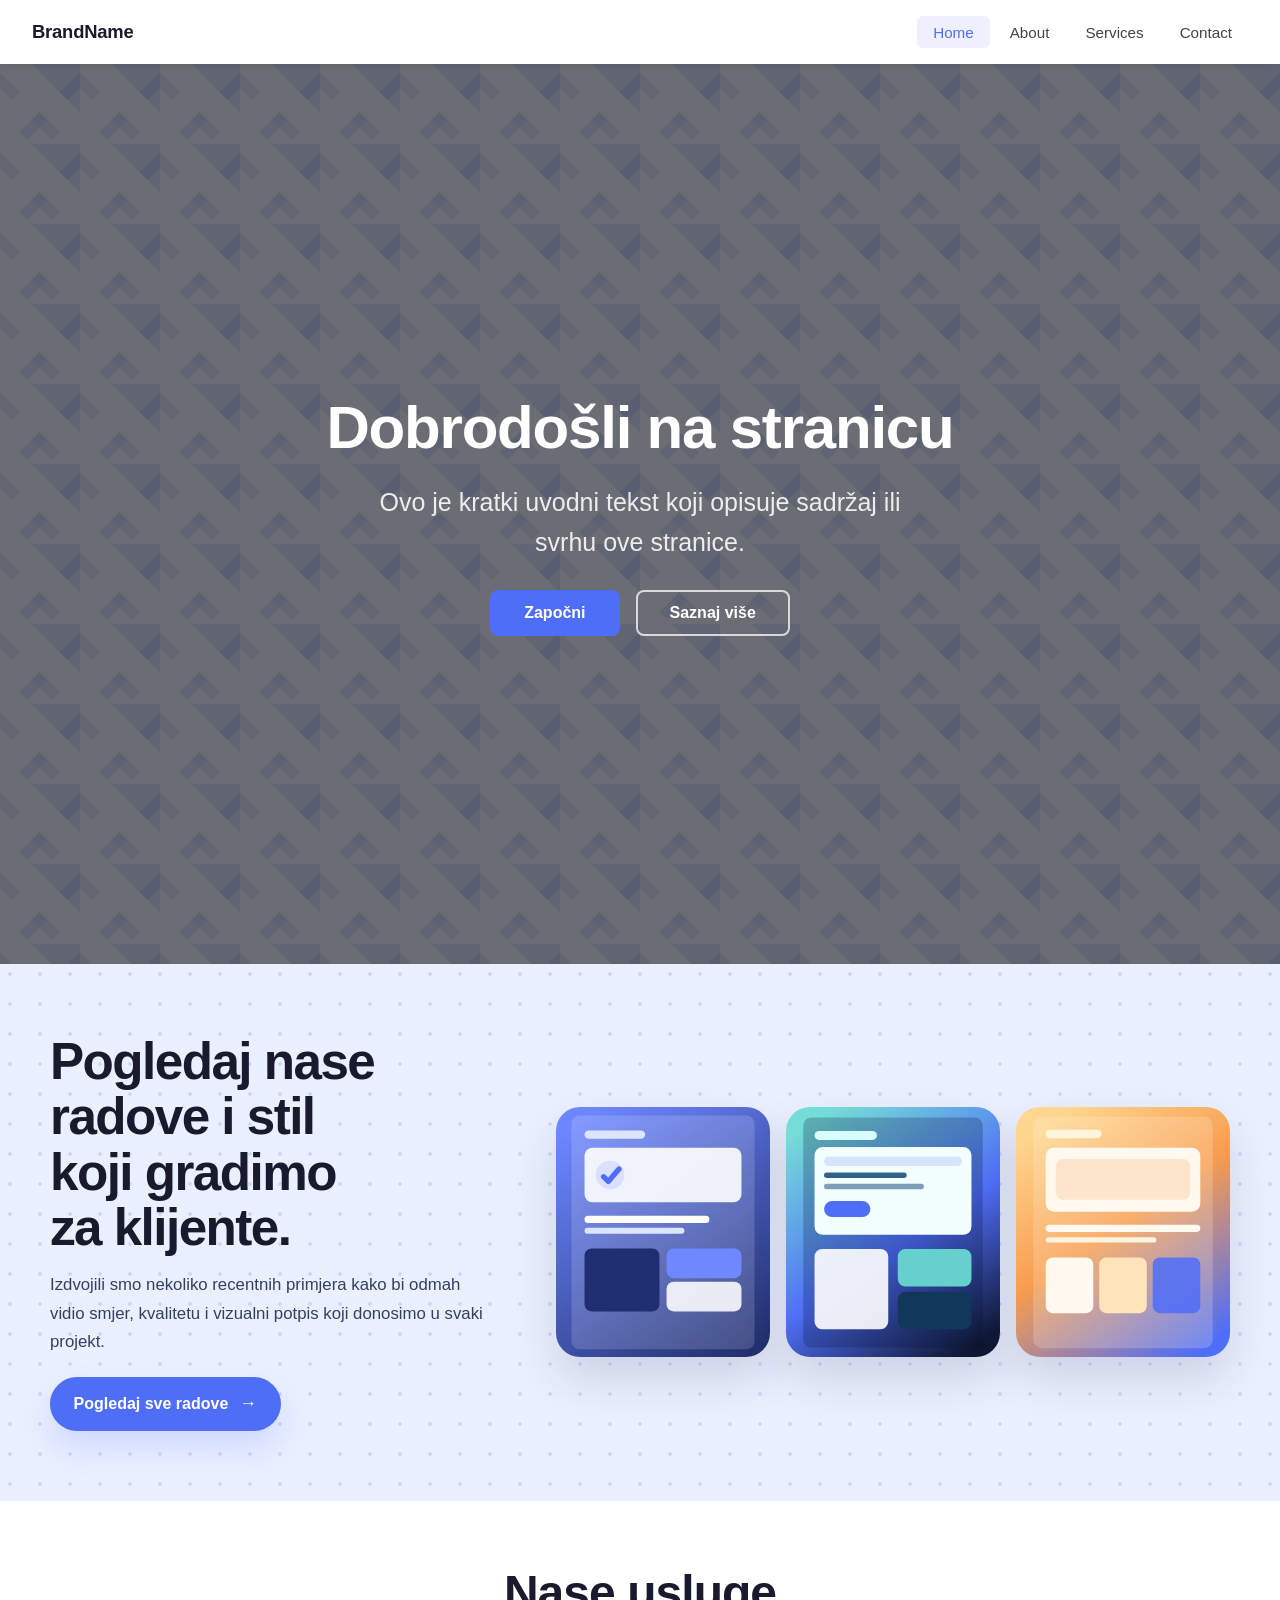
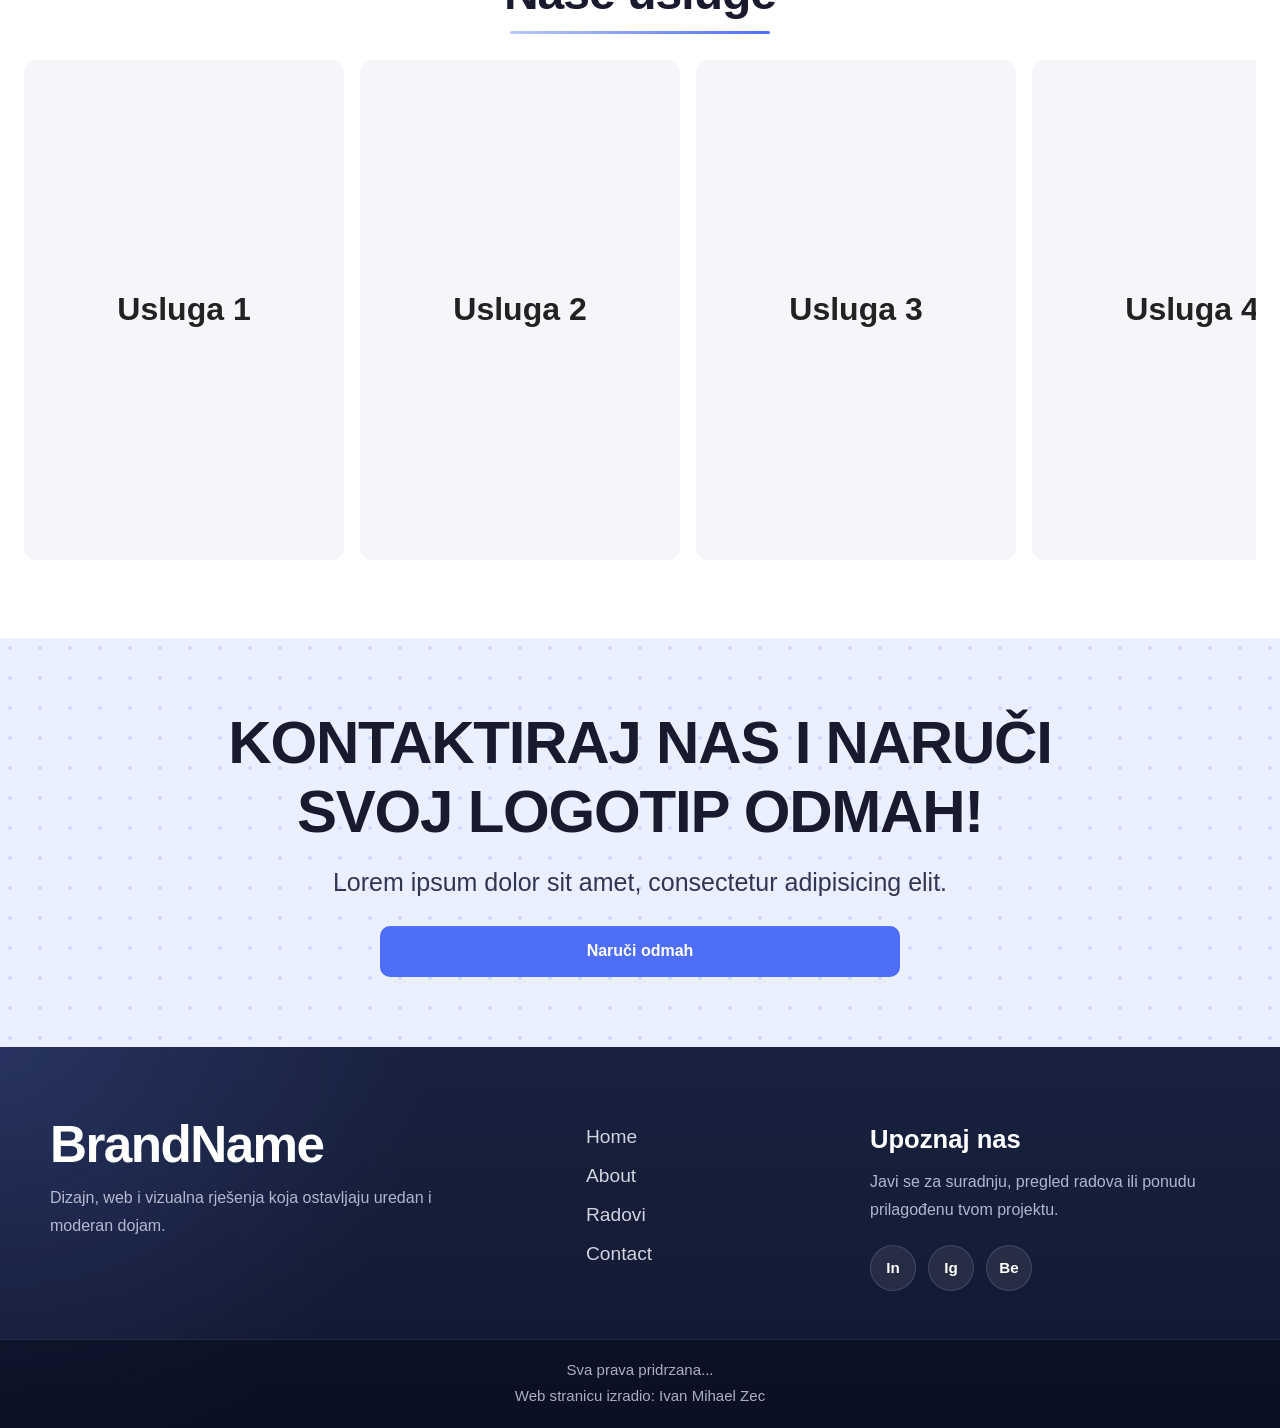
==== index.html @ 3fd078e8 "Add files via upload" ====
<!doctype html>
<html lang="en">
  <head>
    <meta charset="UTF-8" />
    <meta name="viewport" content="width=device-width, initial-scale=1.0" />
    <title>Simple Page</title>
    <link rel="stylesheet" href="src/index.css" />
  </head>
  <body>
    <!-- Navigation Bar -->
    <nav class="navbar">
      <div class="navbar__brand">
        <span class="navbar__brand-name">BrandName</span>
      </div>

      <ul class="navbar__links" id="navLinks">
        <li><a href="#" class="navbar__link active">Home</a></li>
        <li><a href="#" class="navbar__link">About</a></li>
        <li><a href="#" class="navbar__link">Services</a></li>
        <li><a href="#" class="navbar__link">Contact</a></li>
      </ul>

      <button
        class="navbar__hamburger"
        id="hamburgerBtn"
        aria-label="Open navigation"
        aria-expanded="false"
        aria-controls="navOverlay"
      >
        <span></span>
        <span></span>
        <span></span>
      </button>
      <div class="nav-overlay" id="navOverlay" aria-hidden="true">
        <button
          class="nav-overlay__close"
          id="closeOverlay"
          aria-label="Close navigation"
        >
          &times;
        </button>
        <ul class="nav-overlay__links">
          <li><a href="#" class="nav-overlay__link active">Home</a></li>
          <li><a href="#" class="nav-overlay__link">About</a></li>
          <li><a href="#" class="nav-overlay__link">Services</a></li>
          <li><a href="#" class="nav-overlay__link">Contact</a></li>
        </ul>
      </div>
    </nav>
    <!--Dobrodosli sekcija-->
    <div class="dobrodosli">
      <div class="dobrodosli__overlay">
        <div class="dobrodosli__content">
          <h1 class="dobrodosli__title">Dobrodošli na stranicu</h1>
          <p class="dobrodosli__text">
            Ovo je kratki uvodni tekst koji opisuje sadržaj ili svrhu ove
            stranice.
          </p>
          <div class="dobrodosli__actions">
            <a href="#" class="btn btn--primary">Započni</a>
            <a href="#" class="btn btn--outline">Saznaj više</a>
          </div>
        </div>
      </div>
    </div>
    <!--Link na stranicu s radovima-->
    <div class="pog_radove">
      <div class="pog_radove__content">
        <!--Tekst s gumbom-->
        <div class="pog_radove__intro">
          <h2 class="pog_radove__title">
            Pogledaj nase radove i stil koji gradimo za klijente.
          </h2>
          <p class="pog_radove__text">
            Izdvojili smo nekoliko recentnih primjera kako bi odmah vidio smjer,
            kvalitetu i vizualni potpis koji donosimo u svaki projekt.
          </p>
          <a href="radovi.html" class="pog_radove__button">
            Pogledaj sve radove
            <span class="pog_radove__button-arrow" aria-hidden="true"
              >&rarr;</span
            >
          </a>
        </div>
        <!--Galerija radova-->
        <div class="pog_radove__gallery" aria-label="Primjeri radova">
          <!--Slika br. 1-->
          <div class="pog_radove__card">
            <img
              class="pog_radove__image"
              src="src/assets/rad-1.svg"
              alt="Preview rada za vizualni identitet"
            />
          </div>
          <!--Slika br. 2-->
          <div class="pog_radove__card">
            <img
              class="pog_radove__image"
              src="src/assets/rad-2.svg"
              alt="Preview rada za web landing stranicu"
            />
          </div>
          <!--Slika br. 3-->
          <div class="pog_radove__card pog_radove__card--print">
            <img
              class="pog_radove__image"
              src="src/assets/rad-3.svg"
              alt="Preview rada za promotivne materijale"
            />
          </div>
        </div>
      </div>
    </div>
    <!--Usluge sekijca-->
    <div class="usluge">
      <h1 class="usluge__title">Nase usluge</h1>
      <hr class="usluge__line" />
      <div class="usluge__track">
        <div class="kartica">
          <h1>Usluga 1</h1>
        </div>
        <div class="kartica">
          <h1>Usluga 2</h1>
        </div>
        <div class="kartica">
          <h1>Usluga 3</h1>
        </div>
        <div class="kartica">
          <h1>Usluga 4</h1>
        </div>
        <div class="kartica">
          <h1>Usluga 5</h1>
        </div>
        <div class="kartica">
          <h1>Usluga 6</h1>
        </div>
      </div>
    </div>
    <!--Naruci sekcija-->
    <div class="naruci">
      <h1>KONTAKTIRAJ NAS I NARUČI SVOJ LOGOTIP ODMAH!</h1>
      <p>Lorem ipsum dolor sit amet, consectetur adipisicing elit.</p>
      <a href=""> Naruči odmah </a>
    </div>

    <footer class="footer">
      <div class="footer__main">
        <div class="footer__content">
          <div class="footer__brand-block">
            <h2 class="footer__brand">BrandName</h2>
            <p class="footer__brand-text">
              Dizajn, web i vizualna rješenja koja ostavljaju uredan i moderan dojam.
            </p>
          </div>

          <nav class="footer__nav" aria-label="Footer navigacija">
            <a href="#" class="footer__link">Home</a>
            <a href="#" class="footer__link">About</a>
            <a href="radovi.html" class="footer__link">Radovi</a>
            <a href="#" class="footer__link">Contact</a>
          </nav>

          <div class="footer__connect">
            <h3 class="footer__title">Upoznaj nas</h3>
            <p class="footer__connect-text">
              Javi se za suradnju, pregled radova ili ponudu prilagođenu tvom projektu.
            </p>
            <div class="footer__socials" aria-label="Društvene mreže">
              <a href="#" class="footer__social">In</a>
              <a href="#" class="footer__social">Ig</a>
              <a href="#" class="footer__social">Be</a>
            </div>
          </div>
        </div>
      </div>

      <div class="footer__bottom">
        <p>Sva prava pridrzana...</p>
        <p>Web stranicu izradio: Ivan Mihael Zec</p>
      </div>
    </footer>
  </body>

  <script src="src/navbar.js" defer></script>
</html>
---- src/index.css ----
* {
  box-sizing: border-box;
  margin: 0;
  padding: 0;
}

body {
  font-family:
    -apple-system, BlinkMacSystemFont, "Segoe UI", Roboto, sans-serif;
  background: #f5f6fa;
  color: #222;
}

/* ─── Navbar ───────────────────────────────────────────── */
.navbar {
  display: flex;
  align-items: center;
  justify-content: space-between;
  padding: 0 2rem;
  height: 64px;
  background: #ffffff;
  box-shadow: 0 2px 8px rgba(0, 0, 0, 0.08);
  position: sticky;
  top: 0;
  z-index: 100;
}

.navbar__brand {
  display: flex;
  align-items: center;
  gap: 0.6rem;
  text-decoration: none;
}

.navbar__logo {
  flex-shrink: 0;
}

.navbar__brand-name {
  font-size: 1.15rem;
  font-weight: 700;
  color: #1a1a2e;
  letter-spacing: -0.01em;
  white-space: nowrap;
}

/* Desktop links */
.navbar__links {
  display: flex;
  align-items: center;
  gap: 0.25rem;
  list-style: none;
}

.navbar__link {
  display: block;
  padding: 0.45rem 1rem;
  font-size: 0.95rem;
  font-weight: 500;
  color: #444;
  text-decoration: none;
  border-radius: 6px;
  transition:
    background 0.18s,
    color 0.18s;
}

.navbar__link:hover {
  background: #f0f2ff;
  color: #4f6ef7;
}

.navbar__link.active {
  color: #4f6ef7;
  background: #eef0fd;
}

/* Hamburger button — hidden on desktop */
.navbar__hamburger {
  display: none;
  flex-direction: column;
  justify-content: center;
  gap: 5px;
  width: 40px;
  height: 40px;
  padding: 8px;
  background: none;
  border: none;
  cursor: pointer;
  border-radius: 6px;
  transition: background 0.18s;
}

.navbar__hamburger:hover {
  background: #f0f2ff;
}

.navbar__hamburger span {
  display: block;
  width: 100%;
  height: 2px;
  background: #1a1a2e;
  border-radius: 2px;
  transition:
    transform 0.25s,
    opacity 0.25s;
}

/* ─── Overlay navigation ───────────────────────────────── */
.nav-overlay {
  position: fixed;
  inset: 0;
  background: rgba(0, 0, 0, 0.82);
  backdrop-filter: blur(4px);
  -webkit-backdrop-filter: blur(4px);
  display: flex;
  flex-direction: column;
  align-items: center;
  justify-content: center;
  gap: 1.5rem;
  z-index: 200;

  /* Hidden by default */
  opacity: 0;
  pointer-events: none;
  transition: opacity 0.25s ease;
}

.nav-overlay.is-open {
  opacity: 1;
  pointer-events: all;
}

.nav-overlay__close {
  position: absolute;
  top: 1.25rem;
  right: 1.5rem;
  font-size: 2rem;
  line-height: 1;
  color: #fff;
  background: none;
  border: none;
  cursor: pointer;
  padding: 0.25rem 0.5rem;
  border-radius: 4px;
  transition: color 0.18s;
}

.nav-overlay__close:hover {
  color: #4f6ef7;
}

.nav-overlay__links {
  list-style: none;
  display: flex;
  flex-direction: column;
  align-items: center;
  gap: 0.5rem;
}

.nav-overlay__link {
  display: block;
  padding: 0.75rem 2rem;
  font-size: 1.4rem;
  font-weight: 600;
  color: #fff;
  text-decoration: none;
  border-radius: 8px;
  letter-spacing: 0.01em;
  transition:
    background 0.18s,
    color 0.18s;
}

.nav-overlay__link:hover,
.nav-overlay__link.active {
  color: #4f6ef7;
  background: rgba(79, 110, 247, 0.12);
}

.dobrodosli {
  min-height: 100vh;
  width: 100%;
  position: relative;
  --size: 80px;
  --color: #edf2ff;
  --l: var(--color) 20%, #0000 0;
  --bg: 35%, #b7c8ff66 0 45%, var(--color) 0;
  background:
    linear-gradient(45deg, var(--l) 45%, var(--color) 0 70%, #4f6ef722 0),
    linear-gradient(-45deg, var(--l) var(--bg) 70%, #0000 0),
    linear-gradient(45deg, var(--color) var(--bg));
  background-size: var(--size) var(--size);
}

.dobrodosli__overlay {
  position: absolute;
  inset: 0;
  background: rgba(0, 0, 0, 0.55);
  display: flex;
  align-items: center;
  justify-content: center;
  padding: 2rem 1.5rem;
}

.dobrodosli__content {
  display: flex;
  flex-direction: column;
  align-items: center;
  text-align: center;
  gap: 1.25rem;
  max-width: 760px;
  width: 100%;
}

.dobrodosli__title {
  font-size: clamp(
    2rem,
    6vw,
    3.75rem
  ); /* ~60px at large screens, scales down */
  font-weight: 800;
  color: #ffffff;
  line-height: 1.15;
  letter-spacing: -0.02em;
}

.dobrodosli__text {
  font-size: clamp(1rem, 2.5vw, 1.5625rem); /* ~25px at large screens */
  color: rgba(255, 255, 255, 0.88);
  line-height: 1.6;
  max-width: 580px;
}

.dobrodosli__actions {
  display: flex;
  flex-wrap: wrap;
  gap: 1rem;
  justify-content: center;
  margin-top: 0.5rem;
}

/* Buttons */
.btn {
  display: inline-block;
  padding: 0.75rem 2rem;
  font-size: 1rem;
  font-weight: 600;
  border-radius: 8px;
  text-decoration: none;
  cursor: pointer;
  transition:
    background 0.2s,
    color 0.2s,
    border-color 0.2s,
    transform 0.15s;
}

.btn:hover {
  transform: translateY(-2px);
}

.btn--primary {
  background: #4f6ef7;
  color: #fff;
  border: 2px solid #4f6ef7;
}

.btn--primary:hover {
  background: #3a57e8;
  border-color: #3a57e8;
}

.btn--outline {
  background: transparent;
  color: #fff;
  border: 2px solid rgba(255, 255, 255, 0.75);
}

.btn--outline:hover {
  background: rgba(255, 255, 255, 0.12);
  border-color: #fff;
}
/* ─── Pogledajte naše radove sekcija ──────────────────────────────── */
.pog_radove {
  width: 100%;
  height: auto;
  padding: 70px 1.5rem;
  background-color: #eaf0ff;
  background-image: radial-gradient(
    rgba(79, 110, 247, 0.18) 2px,
    transparent 0
  );
  background-size: 30px 30px;
  background-position: -5px -5px;
}

.pog_radove__content {
  width: min(1180px, 100%);
  margin: 0 auto;
  display: grid;
  grid-template-columns: minmax(260px, 0.95fr) minmax(0, 1.35fr);
  gap: 2rem;
  align-items: center;
}

.pog_radove__intro {
  display: flex;
  flex-direction: column;
  align-items: flex-start;
  gap: 1rem;
}

.pog_radove__eyebrow {
  display: inline-flex;
  align-items: center;
  padding: 0.45rem 0.9rem;
  border-radius: 999px;
  background: rgba(79, 110, 247, 0.1);
  color: #3b55cb;
  font-size: 0.85rem;
  font-weight: 700;
  letter-spacing: 0.08em;
  text-transform: uppercase;
}

.pog_radove__title {
  font-size: clamp(2rem, 4vw, 3.2rem);
  line-height: 1.08;
  letter-spacing: -0.03em;
  color: #1a1a2e;
  max-width: 12ch;
}

.pog_radove__text {
  font-size: 1.05rem;
  line-height: 1.7;
  color: #33405f;
  max-width: 48ch;
}

.pog_radove__button {
  display: inline-flex;
  align-items: center;
  gap: 0.7rem;
  margin-top: 0.25rem;
  padding: 0.9rem 1.35rem;
  border-radius: 999px;
  background: #4f6ef7;
  color: #fff;
  border: 2px solid #4f6ef7;
  text-decoration: none;
  font-weight: 700;
  transition:
    background 0.2s,
    border-color 0.2s,
    transform 0.2s,
    box-shadow 0.2s;
  box-shadow: 0 16px 32px rgba(79, 110, 247, 0.18);
}

.pog_radove__button:hover {
  background: #3a57e8;
  border-color: #3a57e8;
  transform: translateY(-2px);
}

.pog_radove__button-arrow {
  font-size: 1.1rem;
  transition: transform 0.2s ease;
}

.pog_radove__button:hover .pog_radove__button-arrow {
  transform: translateX(6px);
}

.pog_radove__gallery {
  display: grid;
  grid-template-columns: repeat(3, minmax(0, 1fr));
  gap: 1rem;
}

.pog_radove__card {
  min-height: 250px;
  max-height: 320px;
  max-width: 400px;
  border-radius: 24px;
  padding: 0.8rem;
  display: flex;
  align-items: flex-end;
  position: relative;
  overflow: hidden;
  box-shadow: 0 22px 45px rgba(26, 34, 66, 0.14);
}

.pog_radove__image {
  position: absolute;
  inset: 0;
  width: 100%;
  height: 100%;
  object-fit: cover;
}
/* ─── Usluge sekcija ───────────────────────────────── */
.usluge {
  width: 100%;
  padding: 4rem 1.5rem;
  background-color: #fff;
}

.usluge__title {
  font-size: clamp(1.8rem, 4.5vw, 3rem);
  font-weight: 800;
  color: #1a1a2e;
  line-height: 1.15;
  letter-spacing: -0.02em;
  text-align: center;
}

.usluge__line {
  width: min(260px, 70%);
  height: 3px;
  border: 0;
  margin: 0.7rem auto 1.6rem;
  border-radius: 999px;
  background: linear-gradient(90deg, #b7c8ff 0%, #4f6ef7 100%);
}

.usluge__track {
  display: flex;
  flex-wrap: nowrap;
  gap: 1rem;
  overflow-x: auto;
  overflow-y: hidden;
  scroll-behavior: smooth;
  padding-bottom: 0.9rem;
  scrollbar-width: thin;
  scrollbar-color: #4f6ef7 #dfe6ff;
}

.usluge__track::-webkit-scrollbar {
  height: 12px;
}

.usluge__track::-webkit-scrollbar-track {
  background: #dfe6ff;
  border-radius: 999px;
}

.usluge__track::-webkit-scrollbar-thumb {
  background: linear-gradient(90deg, #4f6ef7, #6d86fb);
  border-radius: 999px;
  border: 2px solid #dfe6ff;
}

.usluge .kartica {
  position: relative;
  flex: 0 0 320px;
  min-height: 500px;
  background-color: #f5f6fa;
  border-radius: 12px;
  padding: 1.5rem;
  display: flex;
  flex-direction: column;
  align-items: center;
  justify-content: center;
  text-align: center;
  gap: 0.75rem;
}


.naruci {
  width: 100%;
  height: auto;
  padding: 70px 1.5rem;
  background-color: #eaf0ff;
  background-image: radial-gradient(
    rgba(79, 110, 247, 0.18) 2px,
    transparent 0
  );
  background-size: 30px 30px;
  background-position: -5px -5px;
  display: flex;
  flex-direction: column;
  align-items: center;
  justify-content: center;
  text-align: center;
  gap: 1rem;
}

.naruci h1 {
  font-size: clamp(2rem, 6vw, 3.75rem);
  font-weight: 800;
  color: #1a1a2e;
  line-height: 1.15;
  letter-spacing: -0.02em;
  max-width: 900px;
}

.naruci p {
  font-size: clamp(1rem, 2.5vw, 1.5625rem);
  color: #303652;
  line-height: 1.6;
  max-width: 680px;
}

.naruci a {
  width: 60vw;
  max-width: 520px;
  min-width: 220px;
  display: inline-block;
  padding: 0.9rem 1.2rem;
  margin-top: 0.5rem;
  border-radius: 10px;
  text-decoration: none;
  background: #4f6ef7;
  border: 2px solid #4f6ef7;
  color: #fff;
  font-size: 1rem;
  font-weight: 700;
  transition:
    background 0.2s,
    border-color 0.2s,
    transform 0.15s;
}

.naruci a:hover {
  background: #3a57e8;
  border-color: #3a57e8;
  transform: translateY(-2px);
}

.radovi-page {
  min-height: calc(100vh - 64px);
  padding: 3rem 1.5rem 4.5rem;
  background:
    radial-gradient(circle at top, rgba(79, 110, 247, 0.12), transparent 35%),
    linear-gradient(180deg, #f7f9ff 0%, #edf2ff 100%);
}

.radovi-hero {
  width: min(1040px, 100%);
  margin: 0 auto 2.5rem;
  text-align: center;
}

.radovi-hero__eyebrow {
  display: inline-flex;
  padding: 0.45rem 0.9rem;
  margin-bottom: 1rem;
  border-radius: 999px;
  background: rgba(79, 110, 247, 0.1);
  color: #3b55cb;
  font-size: 0.85rem;
  font-weight: 700;
  letter-spacing: 0.08em;
  text-transform: uppercase;
}

.radovi-hero h1 {
  font-size: clamp(2.1rem, 5vw, 4rem);
  line-height: 1.08;
  letter-spacing: -0.03em;
  color: #1a1a2e;
  max-width: 14ch;
  margin: 0 auto 1rem;
}

.radovi-hero p {
  max-width: 60ch;
  margin: 0 auto;
  font-size: 1.05rem;
  line-height: 1.7;
  color: #33405f;
}

.radovi-grid {
  width: min(1040px, 100%);
  margin: 0 auto;
  display: grid;
  grid-template-columns: repeat(12, minmax(0, 1fr));
  gap: 1rem;
}

.radovi-tile {
  min-height: 260px;
  padding: 1.5rem;
  border-radius: 26px;
  box-shadow: 0 22px 44px rgba(26, 34, 66, 0.12);
  color: #fff;
  display: flex;
  flex-direction: column;
  justify-content: flex-end;
}

.radovi-tile__tag {
  display: inline-flex;
  width: fit-content;
  margin-bottom: 0.9rem;
  padding: 0.38rem 0.72rem;
  border-radius: 999px;
  background: rgba(255, 255, 255, 0.18);
  font-size: 0.72rem;
  letter-spacing: 0.08em;
  text-transform: uppercase;
  font-weight: 700;
}

.radovi-tile h2 {
  font-size: 1.5rem;
  line-height: 1.14;
  margin-bottom: 0.6rem;
}

.radovi-tile p {
  font-size: 0.98rem;
  line-height: 1.6;
  max-width: 34ch;
  color: rgba(255, 255, 255, 0.84);
}

.radovi-tile--large {
  grid-column: span 7;
  background:
    radial-gradient(circle at top left, rgba(255, 255, 255, 0.25), transparent 32%),
    linear-gradient(155deg, #4f6ef7 0%, #24398f 100%);
}

.radovi-tile--accent {
  grid-column: span 5;
  background:
    radial-gradient(circle at top right, rgba(255, 255, 255, 0.25), transparent 35%),
    linear-gradient(155deg, #58c7c3 0%, #245f93 100%);
}

.radovi-tile--light {
  grid-column: span 4;
  color: #1a1a2e;
  background:
    radial-gradient(circle at top left, rgba(255, 255, 255, 0.55), transparent 34%),
    linear-gradient(160deg, #fff4dd 0%, #ffd89e 100%);
}

.radovi-tile--light .radovi-tile__tag {
  background: rgba(255, 255, 255, 0.58);
}

.radovi-tile--light p {
  color: rgba(26, 26, 46, 0.78);
}

.radovi-tile--dark {
  grid-column: span 8;
  background:
    radial-gradient(circle at top right, rgba(255, 255, 255, 0.12), transparent 30%),
    linear-gradient(145deg, #1b2448 0%, #4f6ef7 100%);
}

.footer {
  width: 100%;
  color: #f5f7ff;
  background:
    radial-gradient(circle at top left, rgba(109, 134, 251, 0.18), transparent 32%),
    linear-gradient(180deg, #18213f 0%, #11182f 100%);
}

.footer__main {
  padding: 4.5rem 1.5rem 3rem;
}

.footer__content {
  width: min(1180px, 100%);
  margin: 0 auto;
  display: grid;
  grid-template-columns: minmax(0, 1.4fr) minmax(160px, 0.7fr) minmax(0, 1fr);
  gap: 2rem;
  align-items: start;
}

.footer__brand-block {
  max-width: 440px;
}

.footer__brand {
  font-size: clamp(2rem, 4vw, 3.3rem);
  line-height: 1;
  letter-spacing: -0.03em;
  color: #ffffff;
  margin-bottom: 0.9rem;
}

.footer__brand-text,
.footer__connect-text {
  font-size: 1rem;
  line-height: 1.75;
  color: rgba(231, 236, 255, 0.74);
}

.footer__nav {
  display: flex;
  flex-direction: column;
  gap: 1rem;
  padding-top: 0.4rem;
}

.footer__link {
  width: fit-content;
  color: rgba(245, 247, 255, 0.84);
  text-decoration: none;
  font-size: 1.2rem;
  line-height: 1.2;
  transition: color 0.18s ease, transform 0.18s ease;
}

.footer__link:hover {
  color: #8ea4ff;
  transform: translateX(4px);
}

.footer__connect {
  padding-top: 0.4rem;
}

.footer__title {
  font-size: 1.6rem;
  font-weight: 700;
  color: #ffffff;
  margin-bottom: 0.85rem;
}

.footer__socials {
  display: flex;
  flex-wrap: wrap;
  gap: 0.75rem;
  margin-top: 1.3rem;
}

.footer__social {
  width: 46px;
  height: 46px;
  border-radius: 50%;
  display: inline-flex;
  align-items: center;
  justify-content: center;
  text-decoration: none;
  color: #ffffff;
  font-size: 0.95rem;
  font-weight: 700;
  background: rgba(255, 255, 255, 0.08);
  border: 1px solid rgba(183, 200, 255, 0.18);
  transition:
    transform 0.18s ease,
    background 0.18s ease,
    border-color 0.18s ease;
}

.footer__social:hover {
  transform: translateY(-2px);
  background: rgba(79, 110, 247, 0.3);
  border-color: rgba(142, 164, 255, 0.6);
}

.footer__bottom {
  padding: 1.1rem 1.5rem 1.25rem;
  background: rgba(6, 10, 22, 0.48);
  border-top: 1px solid rgba(183, 200, 255, 0.12);
  text-align: center;
}

.footer__bottom p {
  width: min(1180px, 100%);
  margin: 0 auto;
  font-size: 0.94rem;
  line-height: 1.7;
  color: rgba(231, 236, 255, 0.72);
}

/* ─── Responsive — below 768 px ───────────────────────── */
@media (max-width: 767px) {
  .navbar__links {
    display: none;
  }

  .navbar__hamburger {
    display: flex;
  }

  .naruci {
    padding: 56px 1rem;
  }

  .pog_radove {
    padding: 56px 1rem;
  }

  .pog_radove__content {
    grid-template-columns: 1fr;
    gap: 1.5rem;
  }

  .pog_radove__title {
    max-width: none;
  }

  .pog_radove__gallery {
    display: flex;
    width: 100%;
    flex-direction: row;
    align-items: center;
    justify-content: center;
    gap: 1.5rem;
  }

  .pog_radove__card {
    min-height: 280px;
    width: 25%;
  }

  .naruci a {
    width: 60vw;
  }

  .usluge {
    padding: 3rem 1rem;
  }

  .usluge__line {
    margin-bottom: 1.2rem;
  }

  .usluge__track {
    scrollbar-width: none;
    -ms-overflow-style: none;
  }

  .usluge__track::-webkit-scrollbar {
    display: none;
  }

  .radovi-page {
    padding: 2rem 1rem 3rem;
  }

  .radovi-grid {
    grid-template-columns: 1fr;
  }

  .radovi-tile,
  .radovi-tile--large,
  .radovi-tile--accent,
  .radovi-tile--light,
  .radovi-tile--dark {
    grid-column: auto;
    min-height: 220px;
  }

  .footer__main {
    padding: 3rem 1rem 2rem;
  }

  .footer__content {
    grid-template-columns: 1fr;
    gap: 2rem;
  }

  .footer__nav {
    gap: 0.85rem;
  }

  .footer__link {
    font-size: 1.05rem;
  }

  .footer__bottom {
    padding: 1rem;
  }
}
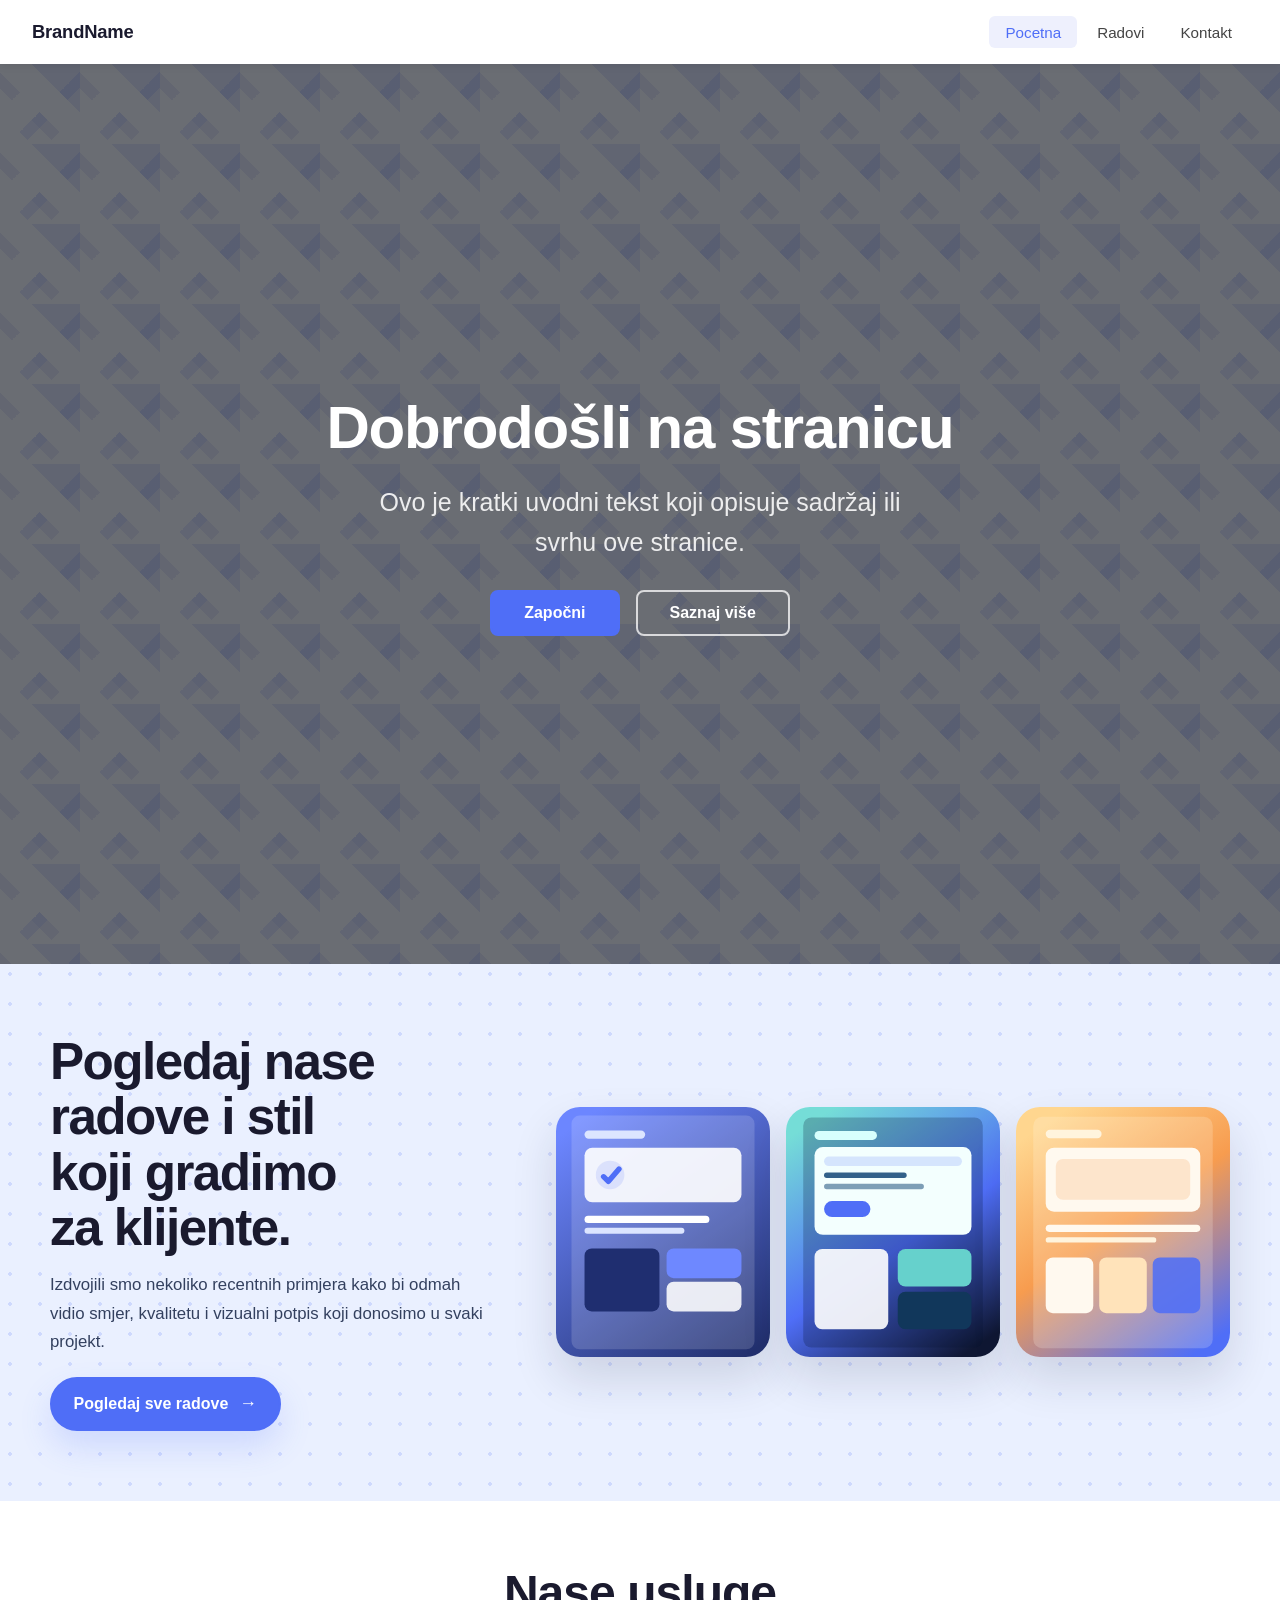
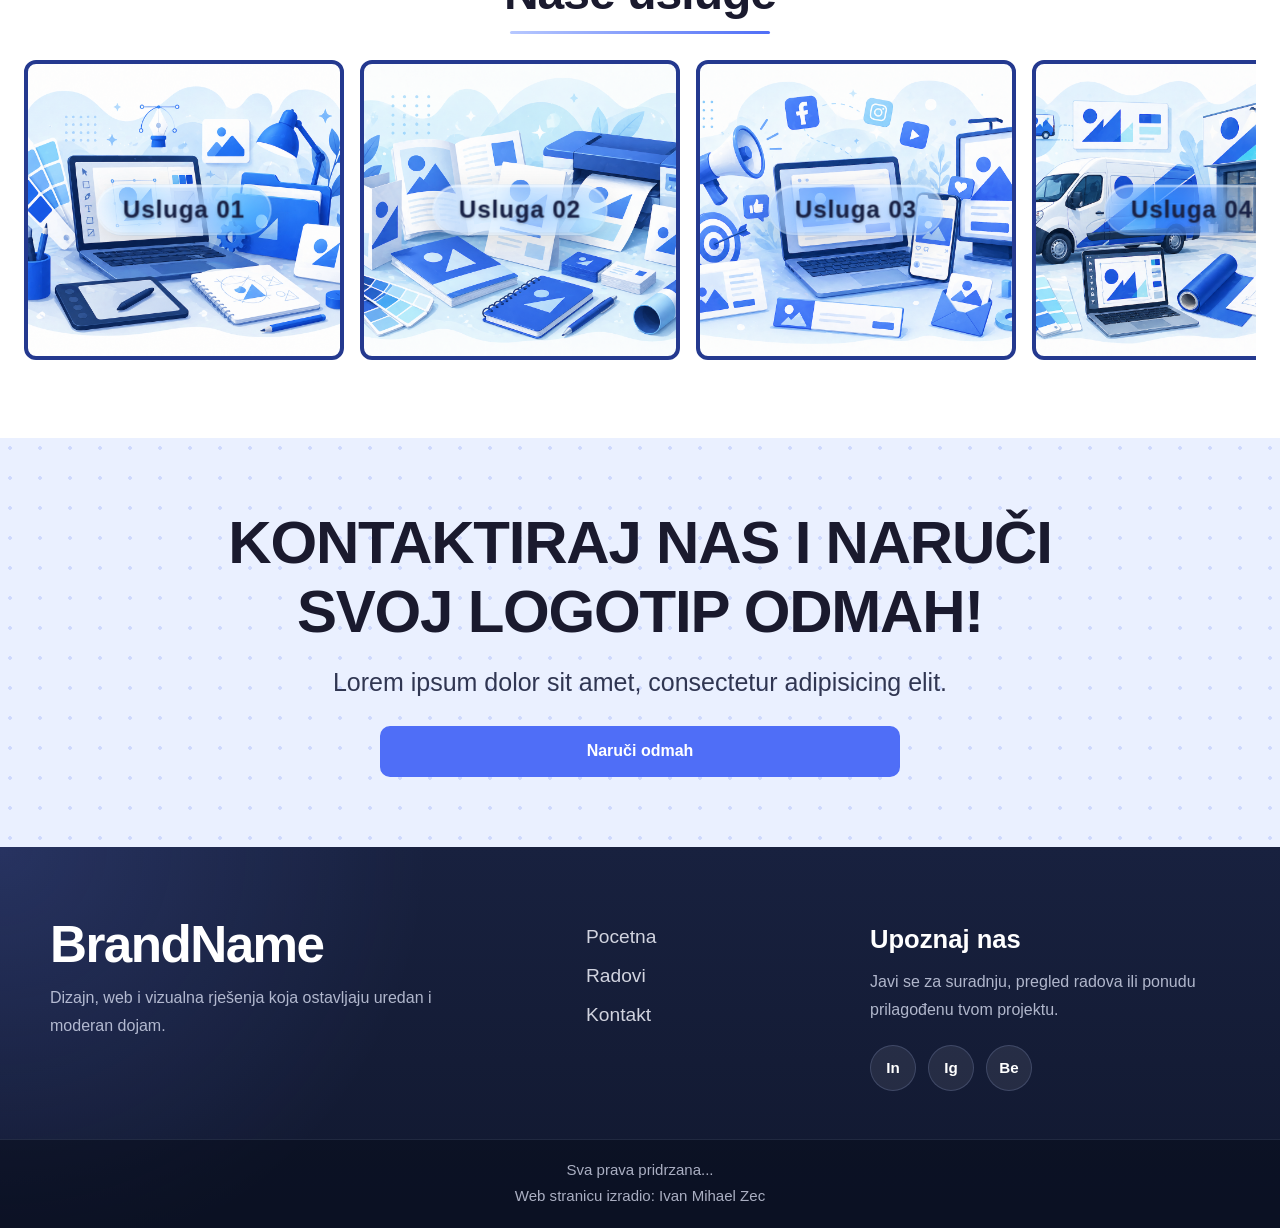
==== commit 47446c02: "Add files via upload" ====
--- a/index.html
+++ b/index.html
@@ -1,5 +1,5 @@
 <!doctype html>
-<html lang="en">
+<html lang="hr">
   <head>
     <meta charset="UTF-8" />
     <meta name="viewport" content="width=device-width, initial-scale=1.0" />
@@ -12,14 +12,13 @@
       <div class="navbar__brand">
         <span class="navbar__brand-name">BrandName</span>
       </div>
-
+      <!--NORMALNA NAVIGACIJA-->
       <ul class="navbar__links" id="navLinks">
-        <li><a href="#" class="navbar__link active">Home</a></li>
-        <li><a href="#" class="navbar__link">About</a></li>
-        <li><a href="#" class="navbar__link">Services</a></li>
-        <li><a href="#" class="navbar__link">Contact</a></li>
+        <li><a  class="navbar__link active">Pocetna</a></li>
+        <li><a href="radovi.html" class="navbar__link">Radovi</a></li>
+        <li><a href="kontakt.html" class="navbar__link">Kontakt</a></li>
       </ul>
-
+      <!--HAMBURGER MENU-->
       <button
         class="navbar__hamburger"
         id="hamburgerBtn"
@@ -40,10 +39,9 @@
           &times;
         </button>
         <ul class="nav-overlay__links">
-          <li><a href="#" class="nav-overlay__link active">Home</a></li>
-          <li><a href="#" class="nav-overlay__link">About</a></li>
-          <li><a href="#" class="nav-overlay__link">Services</a></li>
-          <li><a href="#" class="nav-overlay__link">Contact</a></li>
+          <li><a href="#" class="nav-overlay__link active">Pocetna</a></li>
+          <li><a href="radovi.html" class="nav-overlay__link">Radovi</a></li>
+          <li><a href="kontakt.html" class="nav-overlay__link">Kontakt</a></li>
         </ul>
       </div>
     </nav>
@@ -116,23 +114,35 @@
       <h1 class="usluge__title">Nase usluge</h1>
       <hr class="usluge__line" />
       <div class="usluge__track">
-        <div class="kartica">
-          <h1>Usluga 1</h1>
+        <div class="kartica" id="usluga1">
+          <section class="usluga-tekst">
+            <span>Usluga 01</span>
+          </section>
         </div>
-        <div class="kartica">
-          <h1>Usluga 2</h1>
+        <div class="kartica" id="usluga2">
+          <section class="usluga-tekst">
+            <span>Usluga 02</span>
+          </section>
         </div>
-        <div class="kartica">
-          <h1>Usluga 3</h1>
+        <div class="kartica" id="usluga3">
+          <section class="usluga-tekst">
+            <span>Usluga 03</span>
+          </section>
         </div>
-        <div class="kartica">
-          <h1>Usluga 4</h1>
+        <div class="kartica" id="usluga4">
+          <section class="usluga-tekst">
+            <span>Usluga 04</span>
+          </section>
         </div>
-        <div class="kartica">
-          <h1>Usluga 5</h1>
+        <div class="kartica" id="usluga5">
+          <section class="usluga-tekst">
+            <span>Usluga 05</span>
+          </section>
         </div>
-        <div class="kartica">
-          <h1>Usluga 6</h1>
+        <div class="kartica" id="usluga6">
+          <section class="usluga-tekst">
+            <span>Usluga 06</span>
+          </section>
         </div>
       </div>
     </div>
@@ -142,7 +152,6 @@
       <p>Lorem ipsum dolor sit amet, consectetur adipisicing elit.</p>
       <a href=""> Naruči odmah </a>
     </div>
-
     <footer class="footer">
       <div class="footer__main">
         <div class="footer__content">
@@ -154,10 +163,9 @@
           </div>
 
           <nav class="footer__nav" aria-label="Footer navigacija">
-            <a href="#" class="footer__link">Home</a>
-            <a href="#" class="footer__link">About</a>
+            <a href="#" class="footer__link">Pocetna</a>
             <a href="radovi.html" class="footer__link">Radovi</a>
-            <a href="#" class="footer__link">Contact</a>
+            <a href="kontakt.html" class="footer__link">Kontakt</a>
           </nav>
 
           <div class="footer__connect">
--- a/src/index.css
+++ b/src/index.css
@@ -455,7 +455,8 @@
 .usluge .kartica {
   position: relative;
   flex: 0 0 320px;
-  min-height: 500px;
+  min-height: 300px;
+  max-height: 400px;
   background-color: #f5f6fa;
   border-radius: 12px;
   padding: 1.5rem;
@@ -465,8 +466,72 @@
   justify-content: center;
   text-align: center;
   gap: 0.75rem;
-}
-
+  border: 4px solid #24398f;
+}
+.usluga-tekst {
+  position: absolute;
+  top: 50%;
+  left: 50%;
+  transform: translate(-50%, -50%);
+  padding: 0.65rem 1.6rem;
+  border-radius: 999px;
+
+  /* Liquid glass */
+  background: rgba(255, 255, 255, 0.18);
+  backdrop-filter: blur(18px) saturate(200%);
+  -webkit-backdrop-filter: blur(18px) saturate(200%);
+  border: 1px solid rgba(255, 255, 255, 0.4);
+  box-shadow:
+    0 8px 32px rgba(0, 0, 0, 0.14),
+    inset 0 1.5px 0 rgba(255, 255, 255, 0.55),
+    inset 0 -1px 0 rgba(0, 0, 0, 0.06);
+
+  display: flex;
+  align-items: center;
+  justify-content: center;
+  white-space: nowrap;
+  gap: 0.5rem;
+}
+.usluga-tekst span {
+  font-size: 1.5rem;
+  font-weight: 700;
+  color: #1b2448;
+  letter-spacing: 0.04em;
+  text-shadow: 0 1px 3px rgba(0, 0, 0, 0.25);
+} 
+#usluga1{
+  background-image: url(assets/usluga_priv1.png);
+  background-size: cover;
+  background-position: center;  
+}
+#usluga2{
+  background-image: url(assets/usluga_priv2.png);
+  background-size: cover;
+  background-position: center;  
+}
+#usluga3{
+  background-image: url(assets/usluga_priv3.png);
+  background-size: cover;
+  background-position: center;  
+}
+#usluga4
+{
+  background-image: url(assets/usluga_priv4.png);
+  background-size: cover;
+  background-position: center;  
+}
+#usluga5
+{
+  background-image: url(assets/usluga_priv5.png);
+  background-size: cover;
+  background-position: center;  
+}
+#usluga6
+{
+  background-image: url(assets/usluga_priv6.png);
+  background-size: cover;
+  background-position: center;  
+}
 
 .naruci {
   width: 100%;
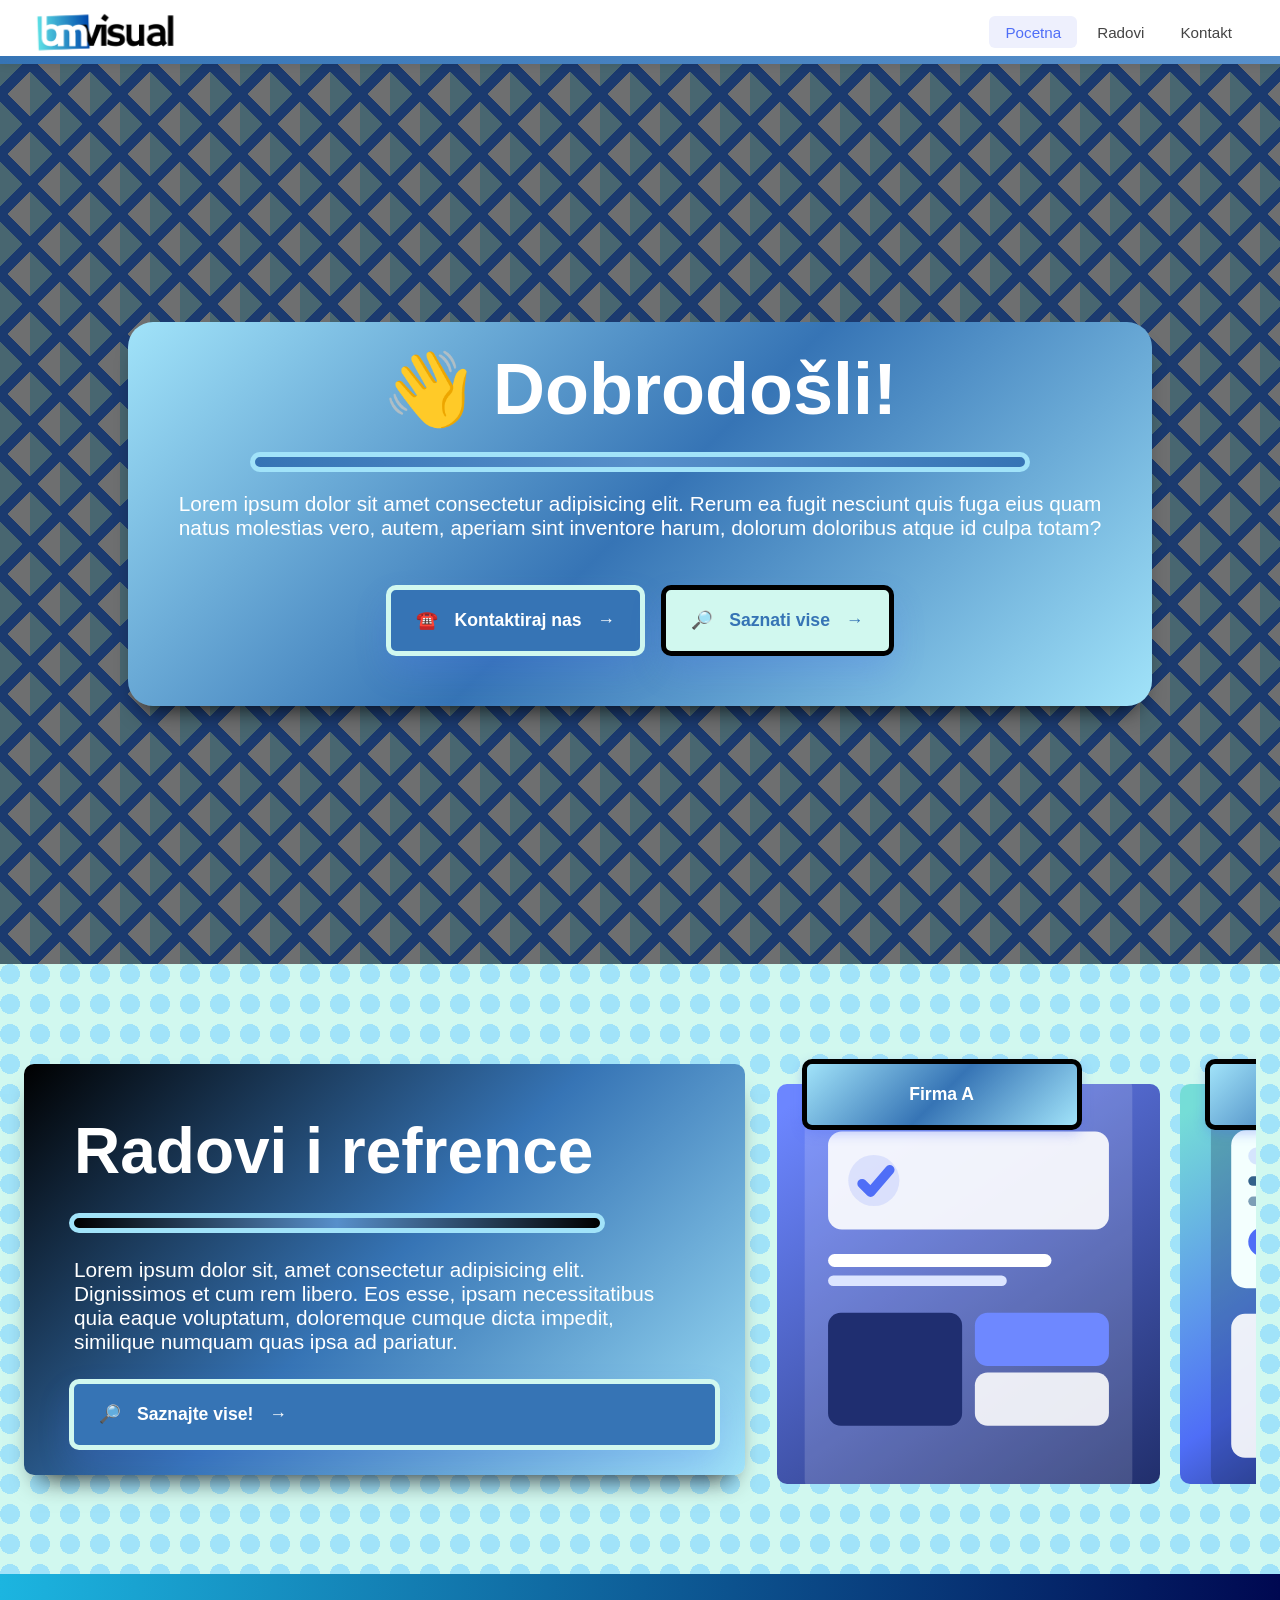
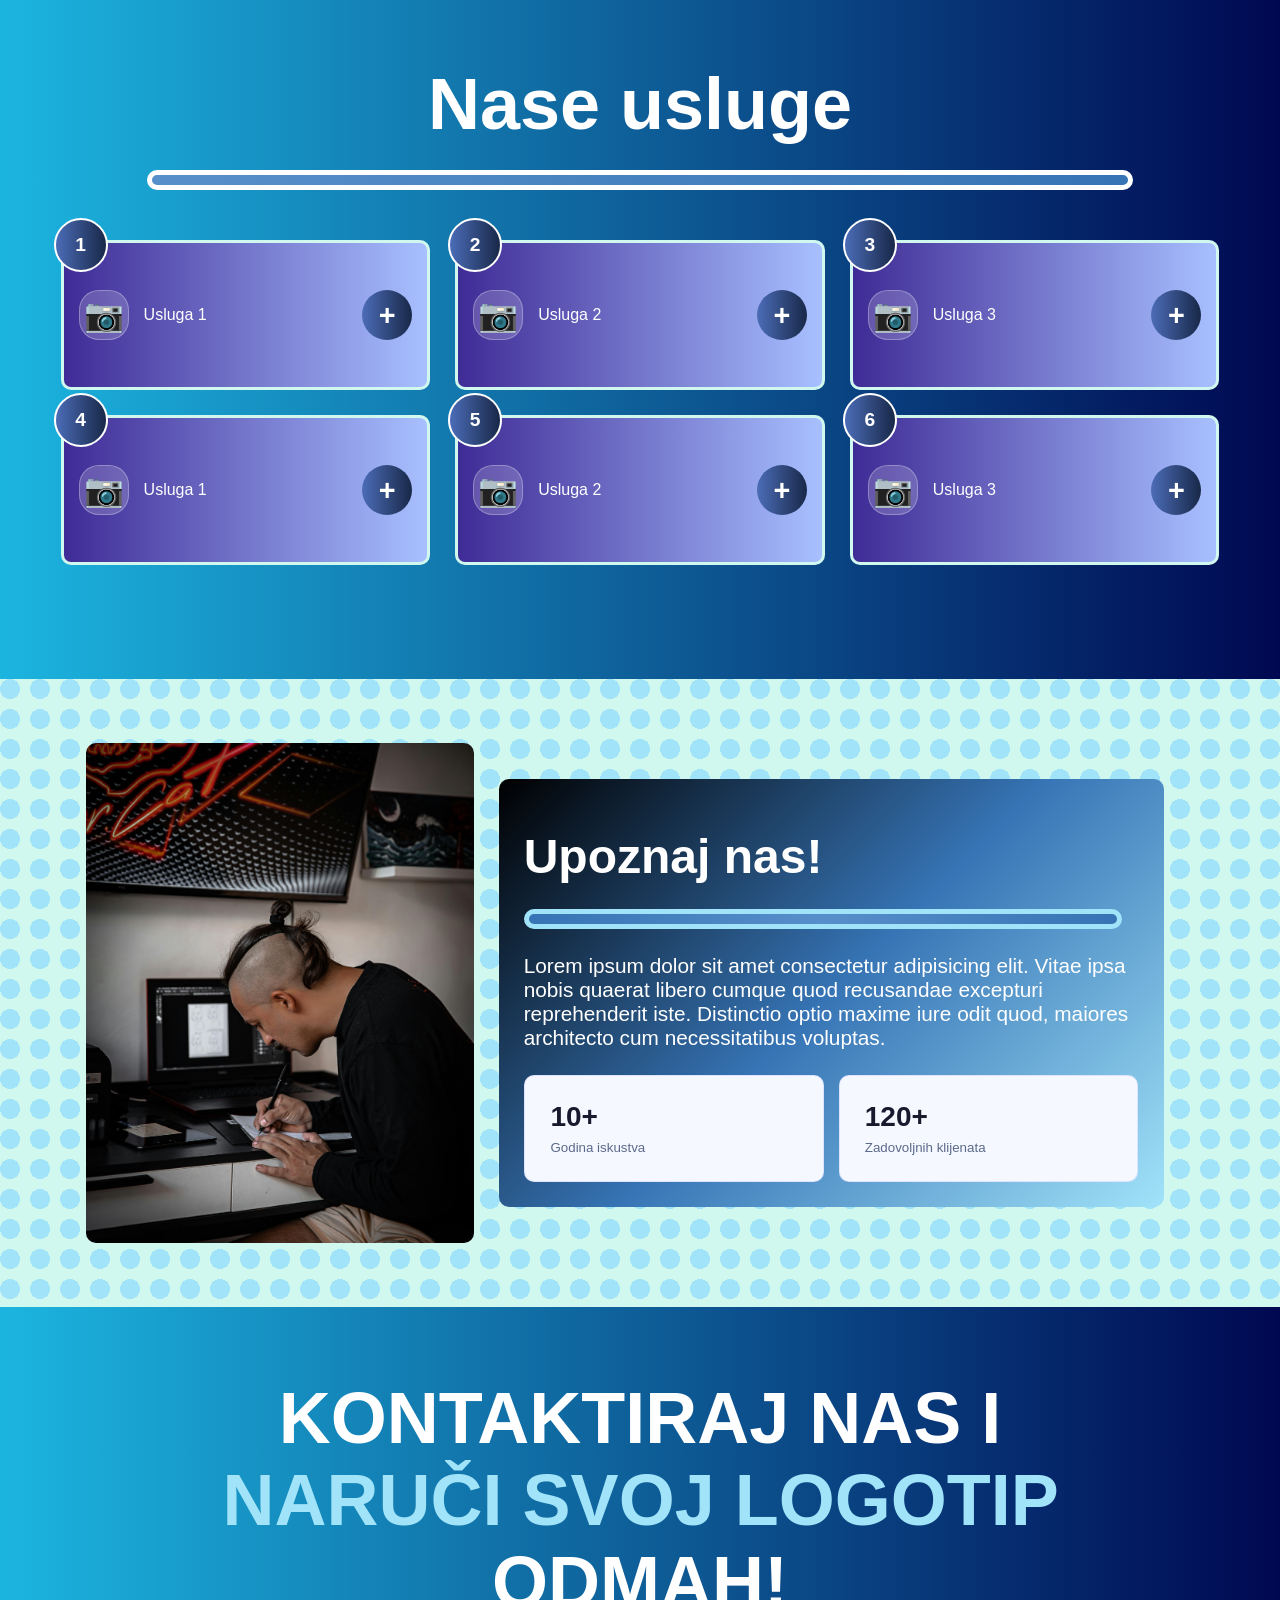
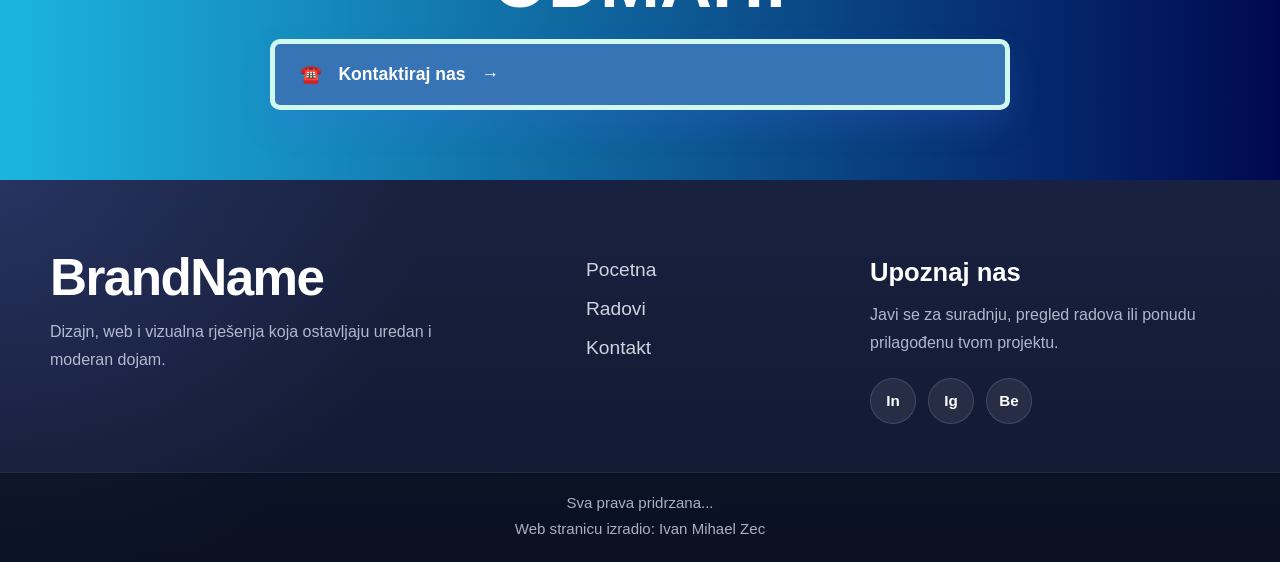
==== commit 61dc225f: "Add files via upload" ====
--- a/index.html
+++ b/index.html
@@ -3,18 +3,18 @@
   <head>
     <meta charset="UTF-8" />
     <meta name="viewport" content="width=device-width, initial-scale=1.0" />
-    <title>Simple Page</title>
+    <title>BMVisual</title>
     <link rel="stylesheet" href="src/index.css" />
   </head>
   <body>
     <!-- Navigation Bar -->
     <nav class="navbar">
       <div class="navbar__brand">
-        <span class="navbar__brand-name">BrandName</span>
+        <img src="src/assets/logo.jpeg" alt="Logo firem BMVisual" />
       </div>
       <!--NORMALNA NAVIGACIJA-->
       <ul class="navbar__links" id="navLinks">
-        <li><a  class="navbar__link active">Pocetna</a></li>
+        <li><a class="navbar__link active">Pocetna</a></li>
         <li><a href="radovi.html" class="navbar__link">Radovi</a></li>
         <li><a href="kontakt.html" class="navbar__link">Kontakt</a></li>
       </ul>
@@ -49,14 +49,26 @@
     <div class="dobrodosli">
       <div class="dobrodosli__overlay">
         <div class="dobrodosli__content">
-          <h1 class="dobrodosli__title">Dobrodošli na stranicu</h1>
+          <h1 class="dobrodosli__title">👋 Dobrodošli!</h1>
+          <hr />
           <p class="dobrodosli__text">
-            Ovo je kratki uvodni tekst koji opisuje sadržaj ili svrhu ove
-            stranice.
+            Lorem ipsum dolor sit amet consectetur adipisicing elit. Rerum ea
+            fugit nesciunt quis fuga eius quam natus molestias vero, autem,
+            aperiam sint inventore harum, dolorum doloribus atque id culpa
+            totam?
           </p>
           <div class="dobrodosli__actions">
-            <a href="#" class="btn btn--primary">Započni</a>
-            <a href="#" class="btn btn--outline">Saznaj više</a>
+            <!--Gumb 1-->
+            <a href="radovi.html" class="gumb1">
+              <span>☎️</span>
+              Kontaktiraj nas
+              <span class="gumb-strelica" aria-hidden="true">&rarr;</span>
+            </a>
+            <a href="radovi.html" class="gumb2">
+              <span>🔎</span>
+              Saznati vise
+              <span class="gumb-strelica" aria-hidden="true">&rarr;</span>
+            </a>
           </div>
         </div>
       </div>
@@ -66,91 +78,121 @@
       <div class="pog_radove__content">
         <!--Tekst s gumbom-->
         <div class="pog_radove__intro">
-          <h2 class="pog_radove__title">
-            Pogledaj nase radove i stil koji gradimo za klijente.
-          </h2>
-          <p class="pog_radove__text">
-            Izdvojili smo nekoliko recentnih primjera kako bi odmah vidio smjer,
-            kvalitetu i vizualni potpis koji donosimo u svaki projekt.
+          <h2 class="pog_radove__title">Radovi i <span>refrence</span></h2>
+          <hr />
+          <p>
+            Lorem ipsum dolor sit, amet consectetur adipisicing elit.
+            Dignissimos et cum rem libero. Eos esse, ipsam necessitatibus quia
+            eaque voluptatum, doloremque cumque dicta impedit, similique numquam
+            quas ipsa ad pariatur.
           </p>
-          <a href="radovi.html" class="pog_radove__button">
-            Pogledaj sve radove
-            <span class="pog_radove__button-arrow" aria-hidden="true"
-              >&rarr;</span
-            >
+          <a href="radovi.html" class="gumb1">
+            <span>🔎</span>Saznajte vise!
+            <span class="gumb-strelica" aria-hidden="true">&rarr;</span>
           </a>
         </div>
         <!--Galerija radova-->
         <div class="pog_radove__gallery" aria-label="Primjeri radova">
-          <!--Slika br. 1-->
-          <div class="pog_radove__card">
-            <img
-              class="pog_radove__image"
-              src="src/assets/rad-1.svg"
-              alt="Preview rada za vizualni identitet"
-            />
-          </div>
-          <!--Slika br. 2-->
-          <div class="pog_radove__card">
-            <img
-              class="pog_radove__image"
-              src="src/assets/rad-2.svg"
-              alt="Preview rada za web landing stranicu"
-            />
-          </div>
-          <!--Slika br. 3-->
-          <div class="pog_radove__card pog_radove__card--print">
-            <img
-              class="pog_radove__image"
-              src="src/assets/rad-3.svg"
-              alt="Preview rada za promotivne materijale"
-            />
+          <div class="pog_radove_track">
+            <a href="radovi.html#rad1" class="radovi_card" data-label="Firma A">
+              <img src="src/assets/rad-1.svg" alt="Primjer rada" />
+            </a>
+            <a href="radovi.html#rad2" class="radovi_card" data-label="Firma B">
+              <img src="src/assets/rad-2.svg" alt="Primjer rada" />
+            </a>
+            <a href="radovi.html#rad3" class="radovi_card" data-label="Firma C">
+              <img src="src/assets/rad-3.svg" alt="Primjer rada" />
+            </a>
           </div>
         </div>
       </div>
     </div>
     <!--Usluge sekijca-->
     <div class="usluge">
-      <h1 class="usluge__title">Nase usluge</h1>
-      <hr class="usluge__line" />
-      <div class="usluge__track">
-        <div class="kartica" id="usluga1">
-          <section class="usluga-tekst">
-            <span>Usluga 01</span>
-          </section>
-        </div>
-        <div class="kartica" id="usluga2">
-          <section class="usluga-tekst">
-            <span>Usluga 02</span>
-          </section>
-        </div>
-        <div class="kartica" id="usluga3">
-          <section class="usluga-tekst">
-            <span>Usluga 03</span>
-          </section>
-        </div>
-        <div class="kartica" id="usluga4">
-          <section class="usluga-tekst">
-            <span>Usluga 04</span>
-          </section>
-        </div>
-        <div class="kartica" id="usluga5">
-          <section class="usluga-tekst">
-            <span>Usluga 05</span>
-          </section>
-        </div>
-        <div class="kartica" id="usluga6">
-          <section class="usluga-tekst">
-            <span>Usluga 06</span>
-          </section>
+      <h1>Nase usluge</h1>
+      <hr />
+      <!--Red 1-->
+      <section class="usluge_red">
+        <div class="usluge_card" data-label="1">
+          <div class="usluge_card__left">
+            <span class="usluge_ikona">📷</span>
+            <span class="usluge_naziv">Usluga 1</span>
+          </div>
+          <button class="usluge_card__plus">+</button>
+        </div>
+        <div class="usluge_card" data-label="2">
+          <div class="usluge_card__left">
+            <span class="usluge_ikona">📷</span>
+            <span class="usluge_naziv">Usluga 2</span>
+          </div>
+          <button class="usluge_card__plus">+</button>
+        </div>
+        <div class="usluge_card" data-label="3">
+          <div class="usluge_card__left">
+            <span class="usluge_ikona">📷</span>
+            <span class="usluge_naziv">Usluga 3</span>
+          </div>
+          <button class="usluge_card__plus">+</button>
+        </div>
+        <div class="usluge_card" data-label="4">
+          <div class="usluge_card__left">
+            <span class="usluge_ikona">📷</span>
+            <span class="usluge_naziv">Usluga 1</span>
+          </div>
+          <button class="usluge_card__plus">+</button>
+        </div>
+        <div class="usluge_card" data-label="5">
+          <div class="usluge_card__left">
+            <span class="usluge_ikona">📷</span>
+            <span class="usluge_naziv">Usluga 2</span>
+          </div>
+          <button class="usluge_card__plus">+</button>
+        </div>
+        <div class="usluge_card" data-label="6">
+          <div class="usluge_card__left">
+            <span class="usluge_ikona">📷</span>
+            <span class="usluge_naziv">Usluga 3</span>
+          </div>
+          <button class="usluge_card__plus">+</button>
+        </div>
+      </section>
+    </div>
+    <!--O nama -->
+    <div class="about">
+      <div class="about__content">
+        <div class="about__slika">
+          <img src="src/assets/onama.jpg" alt="O nama" />
+        </div>
+        <div class="about__text">
+          <h3>Upoznaj nas!</h3>
+          <hr />
+          <p>
+            Lorem ipsum dolor sit amet consectetur adipisicing elit. Vitae ipsa
+            nobis quaerat libero cumque quod recusandae excepturi reprehenderit
+            iste. Distinctio optio maxime iure odit quod, maiores architecto cum
+            necessitatibus voluptas.
+          </p>
+          <div class="about__stats">
+            <div class="about__stat">
+              <span>10+</span>
+              <small>Godina iskustva</small>
+            </div>
+            <div class="about__stat">
+              <span>120+</span>
+              <small>Zadovoljnih klijenata</small>
+            </div>
+          </div>
         </div>
       </div>
     </div>
     <!--Naruci sekcija-->
     <div class="naruci">
-      <h1>KONTAKTIRAJ NAS I NARUČI SVOJ LOGOTIP ODMAH!</h1>
-      <p>Lorem ipsum dolor sit amet, consectetur adipisicing elit.</p>
-      <a href=""> Naruči odmah </a>
+      <h1>KONTAKTIRAJ NAS I <span class="kontrast">NARUČI SVOJ LOGOTIP</span> ODMAH!</h1>
+      <a href="radovi.html" class="gumb1">
+        <span>☎️</span>
+        Kontaktiraj nas
+        <span class="gumb-strelica" aria-hidden="true">&rarr;</span>
+      </a>
     </div>
     <footer class="footer">
       <div class="footer__main">
@@ -158,7 +200,8 @@
           <div class="footer__brand-block">
             <h2 class="footer__brand">BrandName</h2>
             <p class="footer__brand-text">
-              Dizajn, web i vizualna rješenja koja ostavljaju uredan i moderan dojam.
+              Dizajn, web i vizualna rješenja koja ostavljaju uredan i moderan
+              dojam.
             </p>
           </div>
 
@@ -171,7 +214,8 @@
           <div class="footer__connect">
             <h3 class="footer__title">Upoznaj nas</h3>
             <p class="footer__connect-text">
-              Javi se za suradnju, pregled radova ili ponudu prilagođenu tvom projektu.
+              Javi se za suradnju, pregled radova ili ponudu prilagođenu tvom
+              projektu.
             </p>
             <div class="footer__socials" aria-label="Društvene mreže">
               <a href="#" class="footer__social">In</a>
--- a/src/index.css
+++ b/src/index.css
@@ -2,6 +2,70 @@
   box-sizing: border-box;
   margin: 0;
   padding: 0;
+}
+:root {
+  --tamna: #3674b5;
+  --srednja: #578fca;
+  --svjetla: #a1e3f9;
+  --minimalna: #d1f8ef;
+  --bijela: #fff;
+  --crna: #000;
+  --gradijent1: linear-gradient(90deg, #1cb5e0 0%, #000851 100%);
+  --gradijent2: linear-gradient(90deg, #3f2b96 0%, #a8c0ff 100%);
+  --gradijent3: linear-gradient(90deg, #4b6cb7 0%, #182848 100%);
+  --gradijent4: linear-gradient(90deg, #efd5ff 0%, #515ada 100%);
+}
+.gumb1,
+.gumb2 {
+  display: inline-flex;
+  align-items: center;
+  min-width: 200px;
+  gap: 1rem;
+  padding: 20px 25px;
+  border-radius: 10px;
+  font-size: 1.1rem;
+  text-decoration: none;
+  font-weight: 700;
+  transition:
+    background 0.2s,
+    border-color 0.2s,
+    transform 0.2s,
+    box-shadow 0.2s;
+  box-shadow: 0 16px 32px rgba(79, 110, 247, 0.18);
+}
+.gumb1 {
+  color: var(--bijela);
+  background: var(--tamna);
+  border: 5px solid var(--minimalna);
+}
+.gumb2 {
+  background: var(--minimalna);
+  color: var(--tamna);
+  border: 5px solid var(--crna);
+}
+.gumb1:hover,
+.gumb2:hover {
+  transform: translateY(-2px);
+}
+.gumb-strelica {
+  font-size: 1.1rem;
+  transition: transform 0.2s ease;
+}
+.gumb1:hover .gumb-strelica,
+.gumb2:hover .gumb-strelica {
+  transform: translateX(6px);
+}
+h1 {
+  font-size: 4.5rem;
+}
+h2 {
+  font-size: 4rem;
+}
+h3 {
+  font-size: 3rem;
+}
+p {
+  font-size: 1.3rem;
 }
 
 body {
@@ -18,32 +82,55 @@
   justify-content: space-between;
   padding: 0 2rem;
   height: 64px;
-  background: #ffffff;
+  background: #fff;
   box-shadow: 0 2px 8px rgba(0, 0, 0, 0.08);
   position: sticky;
   top: 0;
   z-index: 100;
-}
-
+  overflow: hidden;
+}
+.navbar::after {
+  position: absolute;
+  bottom: 0;
+  left: 0;
+  width: 100%;
+  height: 8px;
+  content: "";
+  background: linear-gradient(
+    270deg,
+    #3674b5,
+    #578fca,
+    #a1e3f9,
+    #578fca,
+    #3674b5
+  );
+  background-size: 400% 400%;
+  animation: gradientMove 8s ease infinite;
+}
+/* Definiranje animacije pomicanja pozadine */
+@keyframes gradientMove {
+  0% {
+    background-position: 0% 50%;
+  }
+  50% {
+    background-position: 100% 50%;
+  }
+  100% {
+    background-position: 0% 50%;
+  }
+}
 .navbar__brand {
   display: flex;
   align-items: center;
   gap: 0.6rem;
   text-decoration: none;
 }
-
-.navbar__logo {
-  flex-shrink: 0;
-}
-
-.navbar__brand-name {
-  font-size: 1.15rem;
-  font-weight: 700;
-  color: #1a1a2e;
-  letter-spacing: -0.01em;
-  white-space: nowrap;
-}
-
+.navbar__brand img {
+  max-width: 400px;
+  max-height: 150px;
+  border-radius: 6px;
+  object-fit: cover;
+}
 /* Desktop links */
 .navbar__links {
   display: flex;
@@ -94,7 +181,6 @@
 .navbar__hamburger:hover {
   background: #f0f2ff;
 }
-
 .navbar__hamburger span {
   display: block;
   width: 100%;
@@ -105,7 +191,6 @@
     transform 0.25s,
     opacity 0.25s;
 }
-
 /* ─── Overlay navigation ───────────────────────────────── */
 .nav-overlay {
   position: fixed;
@@ -125,12 +210,10 @@
   pointer-events: none;
   transition: opacity 0.25s ease;
 }
-
 .nav-overlay.is-open {
   opacity: 1;
   pointer-events: all;
 }
-
 .nav-overlay__close {
   position: absolute;
   top: 1.25rem;
@@ -157,7 +240,6 @@
   align-items: center;
   gap: 0.5rem;
 }
-
 .nav-overlay__link {
   display: block;
   padding: 0.75rem 2rem;
@@ -171,28 +253,39 @@
     background 0.18s,
     color 0.18s;
 }
-
 .nav-overlay__link:hover,
 .nav-overlay__link.active {
   color: #4f6ef7;
   background: rgba(79, 110, 247, 0.12);
 }
-
 .dobrodosli {
   min-height: 100vh;
   width: 100%;
   position: relative;
-  --size: 80px;
-  --color: #edf2ff;
-  --l: var(--color) 20%, #0000 0;
-  --bg: 35%, #b7c8ff66 0 45%, var(--color) 0;
+  background-color: #a1e3f9;
   background:
-    linear-gradient(45deg, var(--l) 45%, var(--color) 0 70%, #4f6ef722 0),
-    linear-gradient(-45deg, var(--l) var(--bg) 70%, #0000 0),
-    linear-gradient(45deg, var(--color) var(--bg));
-  background-size: var(--size) var(--size);
-}
-
+    linear-gradient(135deg, #a1e3f9 18.75%, #3b82f6 0 31.25%, #0000 0),
+    linear-gradient(45deg, #a1e3f9 18.75%, #3b82f6 0 31.25%, #0000 0),
+    linear-gradient(135deg, #a1e3f9 18.75%, #3b82f6 0 31.25%, #0000 0),
+    linear-gradient(45deg, #a1e3f9 18.75%, #3b82f6 0 31.25%, #0000 0);
+  background-size: 60px 60px;
+  background-position:
+    0 0,
+    0 0,
+    30px 30px,
+    30px 30px;
+  animation: slide 4s linear infinite;
+}
+/* Animation for the background */
+@keyframes slide {
+  to {
+    background-position:
+      60px 0,
+      60px 0,
+      90px 30px,
+      90px 30px;
+  }
+}
 .dobrodosli__overlay {
   position: absolute;
   inset: 0;
@@ -200,350 +293,397 @@
   display: flex;
   align-items: center;
   justify-content: center;
-  padding: 2rem 1.5rem;
-}
-
+}
 .dobrodosli__content {
   display: flex;
   flex-direction: column;
   align-items: center;
   text-align: center;
   gap: 1.25rem;
-  max-width: 760px;
-  width: 100%;
-}
-
-.dobrodosli__title {
-  font-size: clamp(
-    2rem,
-    6vw,
-    3.75rem
-  ); /* ~60px at large screens, scales down */
-  font-weight: 800;
-  color: #ffffff;
-  line-height: 1.15;
-  letter-spacing: -0.02em;
-}
-
-.dobrodosli__text {
-  font-size: clamp(1rem, 2.5vw, 1.5625rem); /* ~25px at large screens */
-  color: rgba(255, 255, 255, 0.88);
-  line-height: 1.6;
-  max-width: 580px;
-}
-
+  width: 80%;
+  background: linear-gradient(135deg, #a1e3f9, #3674b5, #a1e3f9);
+  padding: 25px;
+  border-radius: 25px;
+  box-shadow: 0px 1rem 1.5rem -0.9rem #000000e1;
+}
+.dobrodosli hr {
+  width: 80%;
+  height: 20px;
+  border: 0;
+  border-radius: 999px;
+  background: linear-gradient(
+    90deg,
+    var(--tamna),
+    var(--srednja),
+    var(--tamna)
+  );
+  border: 5px solid var(--svjetla);
+}
 .dobrodosli__actions {
-  display: flex;
-  flex-wrap: wrap;
+  width: 100%;
+  padding: 25px;
+  display: flex;
   gap: 1rem;
   justify-content: center;
-  margin-top: 0.5rem;
-}
-
-/* Buttons */
-.btn {
-  display: inline-block;
-  padding: 0.75rem 2rem;
-  font-size: 1rem;
-  font-weight: 600;
-  border-radius: 8px;
-  text-decoration: none;
-  cursor: pointer;
-  transition:
-    background 0.2s,
-    color 0.2s,
-    border-color 0.2s,
-    transform 0.15s;
-}
-
-.btn:hover {
-  transform: translateY(-2px);
-}
-
-.btn--primary {
-  background: #4f6ef7;
-  color: #fff;
-  border: 2px solid #4f6ef7;
-}
-
-.btn--primary:hover {
-  background: #3a57e8;
-  border-color: #3a57e8;
-}
-
-.btn--outline {
-  background: transparent;
-  color: #fff;
-  border: 2px solid rgba(255, 255, 255, 0.75);
-}
-
-.btn--outline:hover {
-  background: rgba(255, 255, 255, 0.12);
-  border-color: #fff;
-}
+}
+.dobrodosli h1 {
+  color: var(--bijela);
+}
+.dobrodosli p {
+  color: var(--bijela);
+}
+
 /* ─── Pogledajte naše radove sekcija ──────────────────────────────── */
 .pog_radove {
   width: 100%;
   height: auto;
   padding: 70px 1.5rem;
-  background-color: #eaf0ff;
-  background-image: radial-gradient(
-    rgba(79, 110, 247, 0.18) 2px,
-    transparent 0
-  );
+  background-color: var(--minimalna);
+  background-image: radial-gradient(#a1e3f9 10px, transparent 10px);
   background-size: 30px 30px;
   background-position: -5px -5px;
 }
-
 .pog_radove__content {
-  width: min(1180px, 100%);
+  width: 100%;
   margin: 0 auto;
-  display: grid;
-  grid-template-columns: minmax(260px, 0.95fr) minmax(0, 1.35fr);
+  display: flex;
+  flex-direction: row;
   gap: 2rem;
   align-items: center;
 }
-
 .pog_radove__intro {
+  width: auto;
+  width: 60%;
+  background: linear-gradient(135deg, var(--crna), #3674b5, #a1e3f9);
+  padding: 25px;
+  border-radius: 10px;
+  box-shadow: 0px 1rem 1.5rem -0.9rem #000000e1;
   display: flex;
   flex-direction: column;
-  align-items: flex-start;
-  gap: 1rem;
-}
-
-.pog_radove__eyebrow {
-  display: inline-flex;
-  align-items: center;
-  padding: 0.45rem 0.9rem;
+}
+.pog_radove__content h2 {
+  color: var(--bijela);
+  padding: 25px;
+}
+.pog_radove hr {
+  width: 80%;
+  margin-left: 20px;
+  height: 20px;
+  border: 0;
   border-radius: 999px;
-  background: rgba(79, 110, 247, 0.1);
-  color: #3b55cb;
-  font-size: 0.85rem;
+  background: linear-gradient(90deg, var(--crna), var(--srednja), var(--crna));
+  border: 5px solid var(--svjetla);
+}
+.pog_radove p {
+  color: var(--bijela);
+  padding: 25px;
+}
+.pog_radove__gallery {
+  width: 40%;
+}
+.pog_radove .gumb1 {
+  margin-left: 20px;
+}
+/* Kontejner koji drži kartice */
+.pog_radove_track {
+  display: flex; /* Omogućuje poravnanje kartica u red */
+  overflow-x: auto; /* Aktivira horizontalni scroll */
+  overflow-y: hidden; /* Sprječava vertikalni scroll */
+  gap: 20px; /* Razmak između kartica */
+  padding: 50px 0;
+  padding-bottom: 20px; /* Prostor za scrollbar da ne dodiruje kartice */
+  scroll-behavior: smooth; /* Glatko skrolanje */
+  -webkit-overflow-scrolling: touch; /* Glatko skrolanje na iOS uređajima */
+}
+/* Individualna kartica */
+.radovi_card {
+  text-decoration: none;
+  position: relative;
+  flex: 0 0 80%;
+  min-height: 250px;
+  max-height: 400px;
+  border-radius: 10px; /* Zaobljeni rubovi kao na slici */
+  display: inline-block; /* Backup za starije browsere */
+}
+.radovi_card::after {
+  content: attr(data-label);
+  position: absolute;
+  top: -25px;
+  left: 25px;
+  margin: 0 auto;
+  width: 60%;
+  max-width: 70%;
+  padding: 20px;
+  background: linear-gradient(135deg, #a1e3f9, #3674b5, #a1e3f9);
+  border: 5px solid var(--crna);
+  border-radius: 10px;
+  display: flex;
+  align-items: center;
+  justify-content: center;
+  color: #fff;
   font-weight: 700;
-  letter-spacing: 0.08em;
-  text-transform: uppercase;
-}
-
-.pog_radove__title {
-  font-size: clamp(2rem, 4vw, 3.2rem);
-  line-height: 1.08;
-  letter-spacing: -0.03em;
-  color: #1a1a2e;
-  max-width: 12ch;
-}
-
-.pog_radove__text {
-  font-size: 1.05rem;
-  line-height: 1.7;
-  color: #33405f;
-  max-width: 48ch;
-}
-
-.pog_radove__button {
-  display: inline-flex;
-  align-items: center;
-  gap: 0.7rem;
-  margin-top: 0.25rem;
-  padding: 0.9rem 1.35rem;
-  border-radius: 999px;
-  background: #4f6ef7;
-  color: #fff;
-  border: 2px solid #4f6ef7;
-  text-decoration: none;
-  font-weight: 700;
-  transition:
-    background 0.2s,
-    border-color 0.2s,
-    transform 0.2s,
-    box-shadow 0.2s;
-  box-shadow: 0 16px 32px rgba(79, 110, 247, 0.18);
-}
-
-.pog_radove__button:hover {
-  background: #3a57e8;
-  border-color: #3a57e8;
-  transform: translateY(-2px);
-}
-
-.pog_radove__button-arrow {
   font-size: 1.1rem;
-  transition: transform 0.2s ease;
-}
-
-.pog_radove__button:hover .pog_radove__button-arrow {
-  transform: translateX(6px);
-}
-
-.pog_radove__gallery {
-  display: grid;
-  grid-template-columns: repeat(3, minmax(0, 1fr));
-  gap: 1rem;
-}
-
-.pog_radove__card {
-  min-height: 250px;
-  max-height: 320px;
-  max-width: 400px;
-  border-radius: 24px;
-  padding: 0.8rem;
-  display: flex;
-  align-items: flex-end;
-  position: relative;
-  overflow: hidden;
-  box-shadow: 0 22px 45px rgba(26, 34, 66, 0.14);
-}
-
-.pog_radove__image {
-  position: absolute;
-  inset: 0;
+  box-shadow: 0 4px 12px rgba(79, 110, 247, 0.3);
+}
+.radovi_card img {
   width: 100%;
   height: 100%;
-  object-fit: cover;
+  object-fit: cover; /* Održava proporcije slike i popunjava karticu */
+  border-radius: 10px; /* Usklađuje zaobljenje slike s karticom */
+}
+/* --- STILIZACIJA SCROLLBARA --- */
+/* 1. Za Chrome, Safari i Edge (Webkit) */
+.pog_radove_track::-webkit-scrollbar {
+  height: 8px; /* Visina horizontalnog scrollbara */
+}
+.pog_radove_track::-webkit-scrollbar-track {
+  background: rgba(255, 255, 255, 0.1); /* Tamnija staza scrollbara */
+  border-radius: 10px;
+}
+.pog_radove_track::-webkit-scrollbar-thumb {
+  /* Gradijent koji odgovara tvom dizajnu */
+  background: linear-gradient(to right, #0f172a, #3b82f6);
+  border-radius: 10px;
+  border: 1px solid rgba(255, 255, 255, 0.1);
+}
+.pog_radove_track::-webkit-scrollbar-thumb:hover {
+  background: #60a5fa; /* Svjetlija boja pri hoveru */
+}
+/* 2. Za Firefox */
+.pog_radove_track {
+  scrollbar-width: thin; /* Tanji scrollbar */
+  scrollbar-color: #3b82f6 rgba(255, 255, 255, 0.1); /* Boja klizača i pozadine */
 }
 /* ─── Usluge sekcija ───────────────────────────────── */
 .usluge {
   width: 100%;
+  height: auto;
+  background: linear-gradient(90deg, #1cb5e0 0%, #000851 100%);
   padding: 4rem 1.5rem;
-  background-color: #fff;
-}
-
-.usluge__title {
-  font-size: clamp(1.8rem, 4.5vw, 3rem);
+}
+.usluge-wrapper {
+  width: 100%;
+  height: 100%;
+}
+
+.usluge h1 {
+  color: var(--bijela);
+  text-align: center;
+  padding: 25px;
+}
+.usluge hr {
+  width: 80%;
+  margin: 0 auto;
+  height: 20px;
+  margin-bottom: 25px;
+  border: 5px solid var(--bijela);
+  border-radius: 999px;
+  background: linear-gradient(90deg, var(--srednja) 0%, var(--tamna) 100%);
+}
+.usluge_red {
+  display: flex;
+  flex-direction: row;
+  flex-wrap: wrap;
+  gap: 25px;
+  margin: 0 auto;
+  align-items: center;
+  justify-content: center;
+  width: 100%;
+  margin: 50px auto;
+}
+.usluge_card {
+  display: flex;
+  flex-direction: row;
+  align-items: center;
+  justify-content: space-between;
+  flex: 0 0 30%;
+  height: 150px;
+  padding: 25px 15px;
+  font-size: 1.1rem;
+  font-weight: 500;
+  border-radius: 10px;
+  background: linear-gradient(90deg, #3f2b96 0%, #a8c0ff 100%);
+  color: var(--bijela);
+  position: relative;
+  border: 3px solid var(--minimalna);
+}
+.usluge_card::after {
+  position: absolute;
+  display: flex;
+  align-items: center;
+  justify-content: center;
+  content: attr(data-label);
+  border: 2px solid var(--bijela);
+  top: -25px;
+  left: -10px;
+  width: 50px;
+  height: 50px;
+  font-weight: 900;
+  border-radius: 50%;
+  font-size: 1.2rem;
+  background: linear-gradient(90deg, #4b6cb7 0%, #182848 100%);
+}
+.usluge_ikona {
+  width: 50px;
+  height: 50px;
+  border-radius: 20px;
+  font-size: 25px;
+  font-weight: 900;
+  font-size: 2rem;
+  display: grid;
+  place-items: center;
+  background: rgba(255, 255, 255, 0.18);
+  box-shadow: inset 0 0 0 1px rgba(255, 255, 255, 0.28);
+}
+.usluge_info {
+  text-decoration: none;
+  border-radius: 10px;
+  position: absolute;
+  bottom: -15px;
+  right: 0;
+  padding: 15px;
+  background: linear-gradient(135deg, #a1e3f9, #3674b5, #a1e3f9);
+  font-size: 1rem;
+  font-weight: 700;
+  color: var(--minimalna);
+  background-color: #000;
+}
+.usluge_card__left {
+  display: flex;
+  align-items: center;
+  gap: 15px;
+}
+.usluge_naziv {
+  font-size: 1rem;
+}
+.usluge_card__plus {
+  width: 50px;
+  height: 50px;
+  border-radius: 50%;
+  border: none;
+  background: linear-gradient(90deg, #4b6cb7 0%, #182848 100%);
+  color: var(--bijela);
+  font-size: 1.8rem;
+  font-weight: bold;
+  cursor: pointer;
+  display: flex;
+  align-items: center;
+  justify-content: center;
+  transition: all 0.3s ease;
+  flex-shrink: 0;
+}
+.usluge_card__plus:hover {
+  transform: scale(1.1);
+}
+/* ---O nama kartica --- */
+.about {
+  width: 100%;
+  padding: 4rem 1.5rem;
+  background-color: var(--minimalna);
+  background-image: radial-gradient(#a1e3f9 10px, transparent 10px);
+  background-size: 30px 30px;
+  background-position: -5px -5px;
+}
+.about h1 {
+  font-weight: 800;
+  color: var(--crna);
+  text-align: center;
+}
+
+.about__content {
+  width: 90%;
+  margin: 0 auto;
+  display: flex;
+  flex-direction: row;
+  align-items: center;
+  gap: 25px;
+  height: auto;
+}
+.about__slika {
+  height: auto;
+  flex: 0 0 35%;
+  border-radius: 10px;
+  overflow: hidden;
+}
+.about__slika img {
+  width: 100%;
+  max-height: 500px;
+  object-fit: cover;
+  display: block;
+}
+.about__text {
+  padding: 25px 0;
+  flex: 0 0 60%;
+  height: auto;
+  background: linear-gradient(135deg, var(--crna), #3674b5, #a1e3f9);
+  display: flex;
+  flex-direction: column;
+  justify-content: center;
+  border-radius: 10px;
+}
+.about__text h3 {
+  color: var(--bijela);
+  padding: 25px;
+}
+.about__text p {
+  color: var(--bijela);
+  padding: 25px;
+}
+.about__text hr {
+  min-width: 60%;
+  max-width: 90%;
+  margin-left: 25px;
+  height: 20px;
+  border: 0;
+  border-radius: 999px;
+  background: linear-gradient(
+    90deg,
+    var(--tamna),
+    var(--srednja),
+    var(--tamna)
+  );
+  border: 5px solid var(--svjetla);
+}
+.about__stats {
+  display: flex;
+  width: 100%;
+  margin: 0 auto;
+  align-items: center;
+  justify-content: center;
+  flex-direction: row;
+  gap: 15px;
+}
+.about__stat {
+  flex: 0 0 45%;
+  border-radius: 10px;
+  padding: 25px;
+  background: #f6f8ff;
+  border: 1px solid rgba(79, 110, 247, 0.14);
+}
+.about__stat span {
+  display: block;
+  font-size: 1.75rem;
   font-weight: 800;
   color: #1a1a2e;
-  line-height: 1.15;
-  letter-spacing: -0.02em;
-  text-align: center;
-}
-
-.usluge__line {
-  width: min(260px, 70%);
-  height: 3px;
-  border: 0;
-  margin: 0.7rem auto 1.6rem;
-  border-radius: 999px;
-  background: linear-gradient(90deg, #b7c8ff 0%, #4f6ef7 100%);
-}
-
-.usluge__track {
-  display: flex;
-  flex-wrap: nowrap;
-  gap: 1rem;
-  overflow-x: auto;
-  overflow-y: hidden;
-  scroll-behavior: smooth;
-  padding-bottom: 0.9rem;
-  scrollbar-width: thin;
-  scrollbar-color: #4f6ef7 #dfe6ff;
-}
-
-.usluge__track::-webkit-scrollbar {
-  height: 12px;
-}
-
-.usluge__track::-webkit-scrollbar-track {
-  background: #dfe6ff;
-  border-radius: 999px;
-}
-
-.usluge__track::-webkit-scrollbar-thumb {
-  background: linear-gradient(90deg, #4f6ef7, #6d86fb);
-  border-radius: 999px;
-  border: 2px solid #dfe6ff;
-}
-
-.usluge .kartica {
-  position: relative;
-  flex: 0 0 320px;
-  min-height: 300px;
-  max-height: 400px;
-  background-color: #f5f6fa;
-  border-radius: 12px;
-  padding: 1.5rem;
-  display: flex;
-  flex-direction: column;
-  align-items: center;
-  justify-content: center;
-  text-align: center;
-  gap: 0.75rem;
-  border: 4px solid #24398f;
-}
-.usluga-tekst {
-  position: absolute;
-  top: 50%;
-  left: 50%;
-  transform: translate(-50%, -50%);
-  padding: 0.65rem 1.6rem;
-  border-radius: 999px;
-
-  /* Liquid glass */
-  background: rgba(255, 255, 255, 0.18);
-  backdrop-filter: blur(18px) saturate(200%);
-  -webkit-backdrop-filter: blur(18px) saturate(200%);
-  border: 1px solid rgba(255, 255, 255, 0.4);
-  box-shadow:
-    0 8px 32px rgba(0, 0, 0, 0.14),
-    inset 0 1.5px 0 rgba(255, 255, 255, 0.55),
-    inset 0 -1px 0 rgba(0, 0, 0, 0.06);
-
-  display: flex;
-  align-items: center;
-  justify-content: center;
-  white-space: nowrap;
-  gap: 0.5rem;
-}
-.usluga-tekst span {
-  font-size: 1.5rem;
-  font-weight: 700;
-  color: #1b2448;
-  letter-spacing: 0.04em;
-  text-shadow: 0 1px 3px rgba(0, 0, 0, 0.25);
-} 
-#usluga1{
-  background-image: url(assets/usluga_priv1.png);
-  background-size: cover;
-  background-position: center;  
-}
-#usluga2{
-  background-image: url(assets/usluga_priv2.png);
-  background-size: cover;
-  background-position: center;  
-}
-#usluga3{
-  background-image: url(assets/usluga_priv3.png);
-  background-size: cover;
-  background-position: center;  
-}
-#usluga4
-{
-  background-image: url(assets/usluga_priv4.png);
-  background-size: cover;
-  background-position: center;  
-}
-#usluga5
-{
-  background-image: url(assets/usluga_priv5.png);
-  background-size: cover;
-  background-position: center;  
-}
-#usluga6
-{
-  background-image: url(assets/usluga_priv6.png);
-  background-size: cover;
-  background-position: center;  
-}
-
+  margin-bottom: 0.35rem;
+}
+.about__stat small {
+  color: #5b6a8a;
+}
+.about__text .gumb2 {
+  width: calc(100% - 30px);
+  background: var(--gradijent4);
+  color: var(--crna);
+  margin: 25px auto;
+  border: none;
+}
+
+/*-----------------------------------------------------------------------------------------------*/
 .naruci {
   width: 100%;
   height: auto;
   padding: 70px 1.5rem;
-  background-color: #eaf0ff;
-  background-image: radial-gradient(
-    rgba(79, 110, 247, 0.18) 2px,
-    transparent 0
-  );
-  background-size: 30px 30px;
-  background-position: -5px -5px;
+  background: linear-gradient(90deg, #1cb5e0 0%, #000851 100%);
   display: flex;
   flex-direction: column;
   align-items: center;
@@ -553,178 +693,28 @@
 }
 
 .naruci h1 {
-  font-size: clamp(2rem, 6vw, 3.75rem);
+  color: var(--bijela);
   font-weight: 800;
-  color: #1a1a2e;
-  line-height: 1.15;
-  letter-spacing: -0.02em;
-  max-width: 900px;
-}
-
-.naruci p {
-  font-size: clamp(1rem, 2.5vw, 1.5625rem);
-  color: #303652;
-  line-height: 1.6;
-  max-width: 680px;
-}
-
-.naruci a {
-  width: 60vw;
-  max-width: 520px;
-  min-width: 220px;
-  display: inline-block;
-  padding: 0.9rem 1.2rem;
-  margin-top: 0.5rem;
-  border-radius: 10px;
-  text-decoration: none;
-  background: #4f6ef7;
-  border: 2px solid #4f6ef7;
-  color: #fff;
-  font-size: 1rem;
-  font-weight: 700;
-  transition:
-    background 0.2s,
-    border-color 0.2s,
-    transform 0.15s;
-}
-
-.naruci a:hover {
-  background: #3a57e8;
-  border-color: #3a57e8;
-  transform: translateY(-2px);
-}
-
-.radovi-page {
-  min-height: calc(100vh - 64px);
-  padding: 3rem 1.5rem 4.5rem;
-  background:
-    radial-gradient(circle at top, rgba(79, 110, 247, 0.12), transparent 35%),
-    linear-gradient(180deg, #f7f9ff 0%, #edf2ff 100%);
-}
-
-.radovi-hero {
-  width: min(1040px, 100%);
-  margin: 0 auto 2.5rem;
+  max-width: 80%;
   text-align: center;
 }
-
-.radovi-hero__eyebrow {
-  display: inline-flex;
-  padding: 0.45rem 0.9rem;
-  margin-bottom: 1rem;
-  border-radius: 999px;
-  background: rgba(79, 110, 247, 0.1);
-  color: #3b55cb;
-  font-size: 0.85rem;
-  font-weight: 700;
-  letter-spacing: 0.08em;
-  text-transform: uppercase;
-}
-
-.radovi-hero h1 {
-  font-size: clamp(2.1rem, 5vw, 4rem);
-  line-height: 1.08;
-  letter-spacing: -0.03em;
-  color: #1a1a2e;
-  max-width: 14ch;
-  margin: 0 auto 1rem;
-}
-
-.radovi-hero p {
-  max-width: 60ch;
-  margin: 0 auto;
-  font-size: 1.05rem;
-  line-height: 1.7;
-  color: #33405f;
-}
-
-.radovi-grid {
-  width: min(1040px, 100%);
-  margin: 0 auto;
-  display: grid;
-  grid-template-columns: repeat(12, minmax(0, 1fr));
-  gap: 1rem;
-}
-
-.radovi-tile {
-  min-height: 260px;
-  padding: 1.5rem;
-  border-radius: 26px;
-  box-shadow: 0 22px 44px rgba(26, 34, 66, 0.12);
-  color: #fff;
-  display: flex;
-  flex-direction: column;
-  justify-content: flex-end;
-}
-
-.radovi-tile__tag {
-  display: inline-flex;
-  width: fit-content;
-  margin-bottom: 0.9rem;
-  padding: 0.38rem 0.72rem;
-  border-radius: 999px;
-  background: rgba(255, 255, 255, 0.18);
-  font-size: 0.72rem;
-  letter-spacing: 0.08em;
-  text-transform: uppercase;
-  font-weight: 700;
-}
-
-.radovi-tile h2 {
-  font-size: 1.5rem;
-  line-height: 1.14;
-  margin-bottom: 0.6rem;
-}
-
-.radovi-tile p {
-  font-size: 0.98rem;
-  line-height: 1.6;
-  max-width: 34ch;
-  color: rgba(255, 255, 255, 0.84);
-}
-
-.radovi-tile--large {
-  grid-column: span 7;
-  background:
-    radial-gradient(circle at top left, rgba(255, 255, 255, 0.25), transparent 32%),
-    linear-gradient(155deg, #4f6ef7 0%, #24398f 100%);
-}
-
-.radovi-tile--accent {
-  grid-column: span 5;
-  background:
-    radial-gradient(circle at top right, rgba(255, 255, 255, 0.25), transparent 35%),
-    linear-gradient(155deg, #58c7c3 0%, #245f93 100%);
-}
-
-.radovi-tile--light {
-  grid-column: span 4;
-  color: #1a1a2e;
-  background:
-    radial-gradient(circle at top left, rgba(255, 255, 255, 0.55), transparent 34%),
-    linear-gradient(160deg, #fff4dd 0%, #ffd89e 100%);
-}
-
-.radovi-tile--light .radovi-tile__tag {
-  background: rgba(255, 255, 255, 0.58);
-}
-
-.radovi-tile--light p {
-  color: rgba(26, 26, 46, 0.78);
-}
-
-.radovi-tile--dark {
-  grid-column: span 8;
-  background:
-    radial-gradient(circle at top right, rgba(255, 255, 255, 0.12), transparent 30%),
-    linear-gradient(145deg, #1b2448 0%, #4f6ef7 100%);
-}
+.naruci .kontrast{
+  color: var(--svjetla);
+}
+.naruci .gumb1{
+  width: 60%;
+}
+
 
 .footer {
   width: 100%;
   color: #f5f7ff;
   background:
-    radial-gradient(circle at top left, rgba(109, 134, 251, 0.18), transparent 32%),
+    radial-gradient(
+      circle at top left,
+      rgba(109, 134, 251, 0.18),
+      transparent 32%
+    ),
     linear-gradient(180deg, #18213f 0%, #11182f 100%);
 }
 
@@ -773,7 +763,9 @@
   text-decoration: none;
   font-size: 1.2rem;
   line-height: 1.2;
-  transition: color 0.18s ease, transform 0.18s ease;
+  transition:
+    color 0.18s ease,
+    transform 0.18s ease;
 }
 
 .footer__link:hover {
@@ -839,8 +831,43 @@
   color: rgba(231, 236, 255, 0.72);
 }
 
+/* ─── Responsive — below 1024 px ───────────────────────── */
+@media (max-width: 1024px) {
+  .about__content {
+    grid-template-columns: 1fr;
+  }
+
+  .about__image-card {
+    min-height: 380px;
+  }
+
+  .about__stats {
+    grid-template-columns: 1fr 1fr;
+  }
+}
+
+@media (max-width: 850px) {
+  .usluge_red {
+    gap: 20px;
+  }
+  .usluge_card {
+    flex: 0 0 45%;
+  }
+}
 /* ─── Responsive — below 768 px ───────────────────────── */
-@media (max-width: 767px) {
+@media (max-width: 768px) {
+  h1 {
+    font-size: 3.5rem;
+  }
+  h2 {
+    font-size: 3rem;
+  }
+  h3 {
+    font-size: 2.5rem;
+  }
+  p {
+    font-size: 1.1rem;
+  }
   .navbar__links {
     display: none;
   }
@@ -852,44 +879,111 @@
   .naruci {
     padding: 56px 1rem;
   }
-
-  .pog_radove {
-    padding: 56px 1rem;
-  }
-
-  .pog_radove__content {
-    grid-template-columns: 1fr;
-    gap: 1.5rem;
-  }
-
-  .pog_radove__title {
-    max-width: none;
-  }
-
-  .pog_radove__gallery {
+  .dobrodosli__actions {
+    flex-direction: column;
+    align-items: center;
+    gap: 25px;
+  }
+  .gumb1,
+  .gumb2 {
+    width: 80%;
+  }
+  .radovi_card {
+    flex: 0 0 70%;
+    min-height: 300px;
+  }
+  .radovi_card::before {
+    width: 55px;
+    height: 55px;
+    font-size: 0.8rem;
+    top: -12px;
+    left: 15px;
+  }
+  /*---------------------------*/
+  .usluge h1 {
+    padding: 20px;
+  }
+  .usluge hr {
+    width: 80%;
+    margin: 0 auto;
+    height: 15px;
+    margin-bottom: 20px;
+    border: 4px solid var(--bijela);
+  }
+  .usluge_red {
+    gap: 20px;
+    width: 100%;
+    margin: 25px auto;
+  }
+  .usluge_card {
+    flex: 0 0 45%;
+    padding: 20px 15px;
+    font-size: 1rem;
+  }
+  .usluge_card::after {
+    width: 50px;
+    height: 50px;
+    font-weight: 900;
+    border-radius: 50%;
+    font-size: 1.1rem;
+  }
+  .usluge_ikona {
+    font-weight: 900;
+    font-size: 1.5rem;
+  }
+  .usluge_info {
+    text-decoration: none;
+    border-radius: 10px;
+    position: absolute;
+    bottom: -15px;
+    right: 0;
+    padding: 15px;
+    background: linear-gradient(135deg, #a1e3f9, #3674b5, #a1e3f9);
+    font-size: 1rem;
+    font-weight: 700;
+    color: var(--minimalna);
+    background-color: #000;
+  }
+  .usluge_card__left {
     display: flex;
-    width: 100%;
-    flex-direction: row;
     align-items: center;
-    justify-content: center;
-    gap: 1.5rem;
-  }
-
-  .pog_radove__card {
-    min-height: 280px;
-    width: 25%;
-  }
-
+    gap: 15px;
+  }
+  .usluge_naziv {
+    font-size: 1rem;
+  }
+  .usluge_card__plus {
+    width: 50px;
+    height: 50px;
+    border-radius: 50%;
+    font-size: 1.5rem;
+  }
+  .usluge_card__plus:hover {
+    transform: scale(1.1);
+  }
+  .about__slika {
+    display: none;
+  }
+  .about__text {
+    flex: 0 0 100%;
+  }
   .naruci a {
     width: 60vw;
   }
-
-  .usluge {
+  .about {
     padding: 3rem 1rem;
   }
 
-  .usluge__line {
-    margin-bottom: 1.2rem;
+  .about__content {
+    gap: 1.25rem;
+  }
+
+  .about__image-card {
+    min-height: 320px;
+  }
+
+  .about__stats {
+    grid-template-columns: 1fr;
   }
 
   .usluge__track {
@@ -903,6 +997,12 @@
 
   .radovi-page {
     padding: 2rem 1rem 3rem;
+  }
+
+  @media (max-width: 500px) {
+    .usluge__item {
+      flex: 1 1 100%;
+    }
   }
 
   .radovi-grid {
@@ -939,3 +1039,109 @@
     padding: 1rem;
   }
 }
+
+@media (max-width: 650px) {
+  .pog_radove__content {
+    flex-direction: column;
+  }
+  .pog_radove__intro,
+  .pog_radove__gallery {
+    width: 90%;
+  }
+  .radovi_card {
+    flex: 0 0 60%;
+    min-height: 200px;
+    max-height: 300px;
+  }
+  .radovi_card::before {
+    width: 50px;
+    height: 50px;
+    font-size: 0.75rem;
+    top: -10px;
+    left: 12px;
+  }
+}
+
+@media (max-width: 600px) {
+  .usluge_card {
+    flex: 0 0 90%;
+  }
+  .usluge_naziv {
+    font-size: 1rem;
+  }
+}
+
+@media (max-width: 500px) {
+  h1 {
+    font-size: 2.5rem;
+  }
+  h2 {
+    font-size: 2rem;
+  }
+  h3 {
+    font-size: 1.75rem;
+  }
+  p {
+    font-size: 1rem;
+  }
+  .dobrodosli__actions {
+    gap: 10px;
+    width: 100%;
+  }
+  .gumb1,
+  .gumb2 {
+    width: 90%;
+    font-size: 1rem;
+    font-weight: 500;
+    padding: 10px;
+  }
+  .dobrodosli hr {
+    width: 90%;
+    height: 5px;
+  }
+  .pog_radove__content {
+    width: 100%;
+    gap: 1.5rem;
+  }
+  .pog_radove__intro,
+  .pog_radove__gallery {
+    width: auto;
+    width: 100%;
+  }
+  .pog_radove__content h2 {
+    padding: 15px;
+  }
+  .pog_radove hr {
+    width: 80%;
+    margin-left: 15px;
+    height: 15px;
+  }
+  .pog_radove p {
+    color: var(--bijela);
+    padding: 15px;
+  }
+
+  .pog_radove .gumb1 {
+    margin: 0 auto;
+  }
+  .radovi_card::after {
+    top: -25px;
+    left: 15px;
+    padding: 10px;
+    font-weight: 500;
+    font-size: 0.875rem;
+  }
+  .about__text hr {
+    margin-left: 0;
+    margin: 0 auto;
+    width: 90%;
+  }
+  .about__stats {
+    flex-direction: column;
+  }
+  .about__stat {
+    flex: unset;
+    width: 90%;
+    margin: 0 auto;
+  }
+}
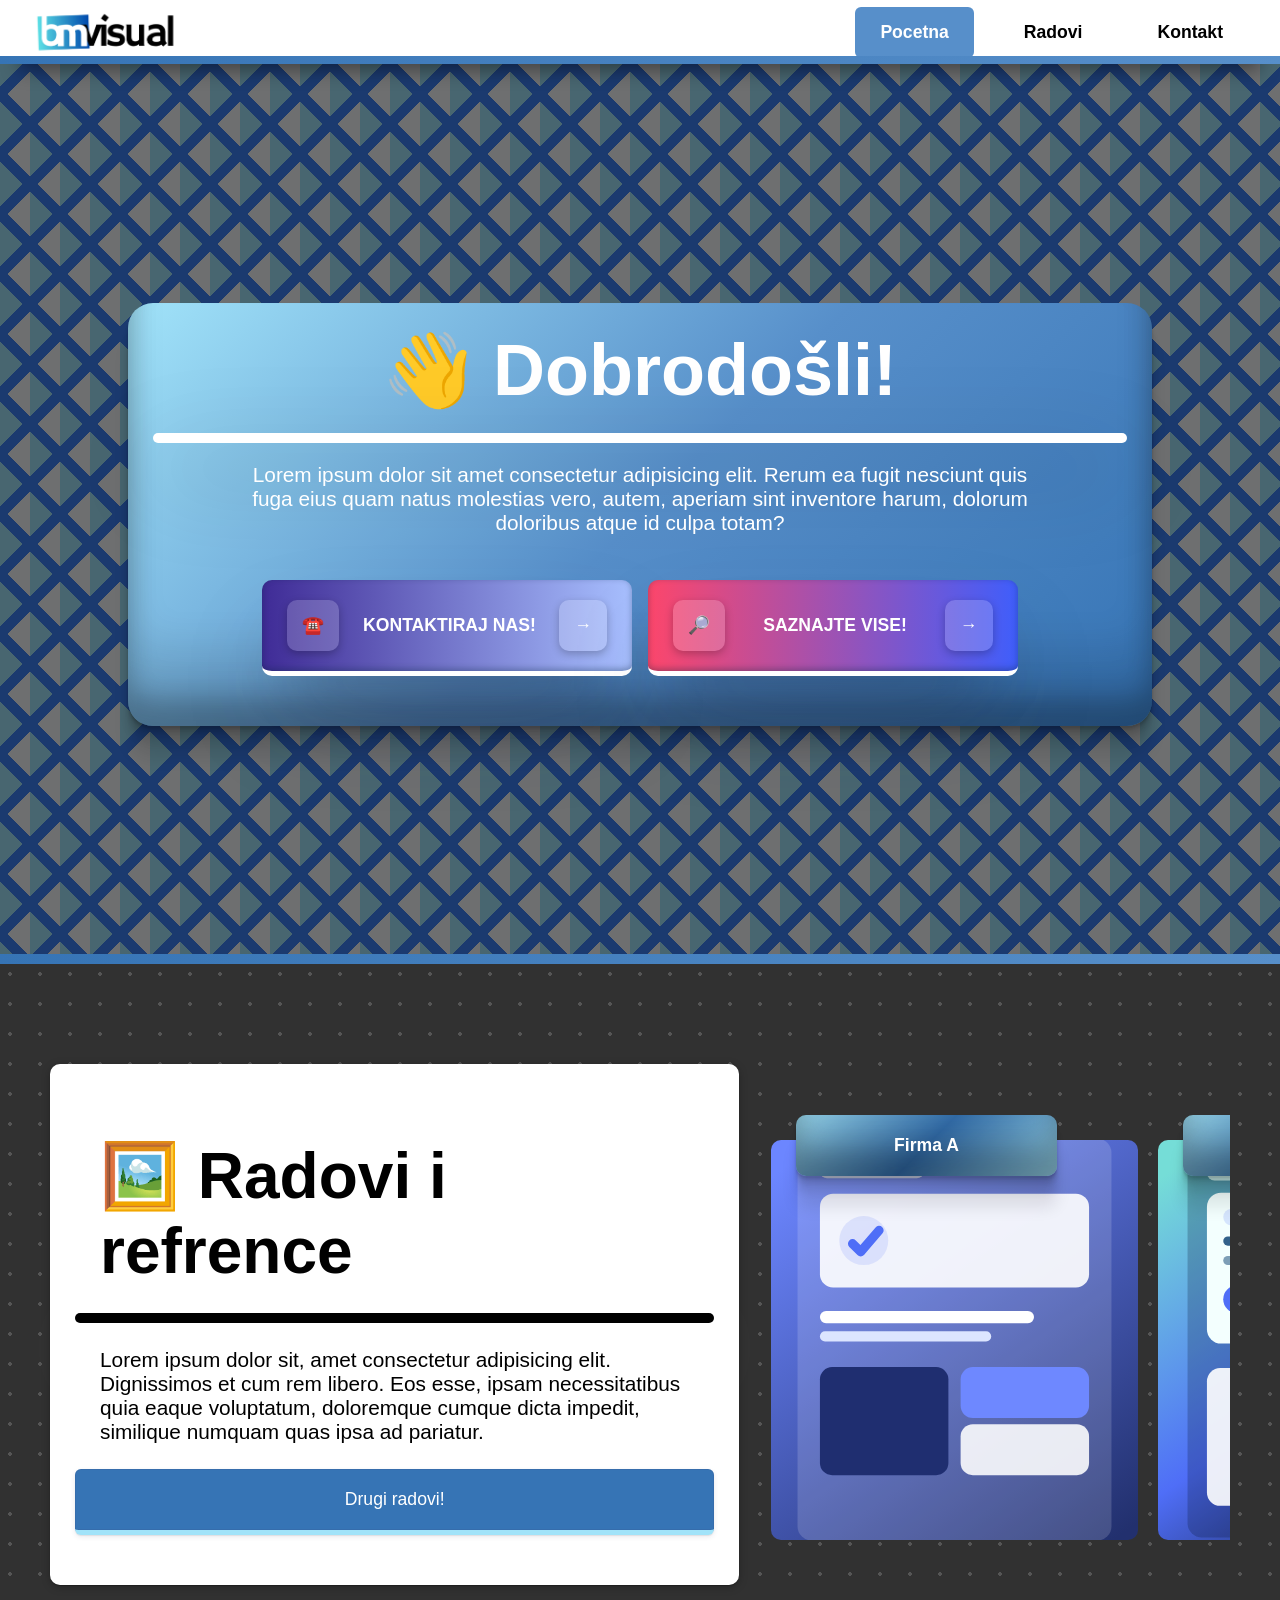
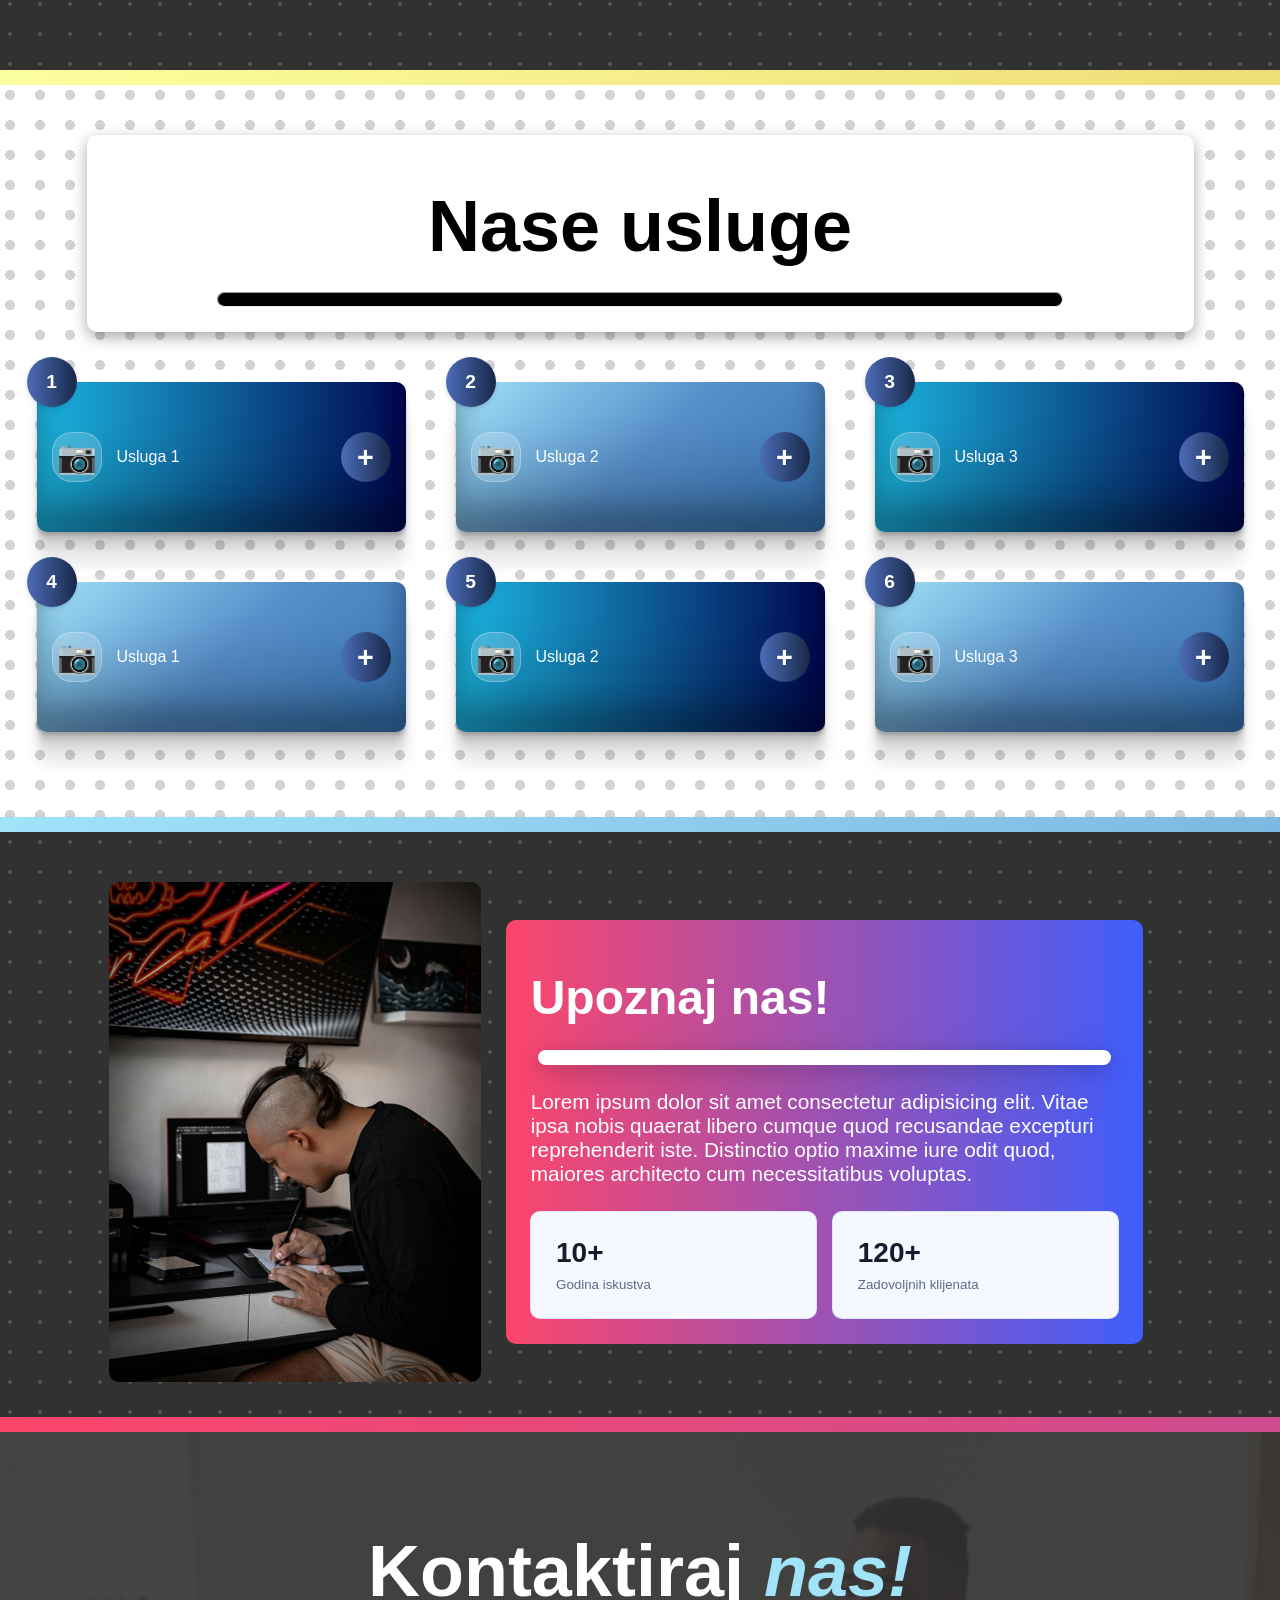
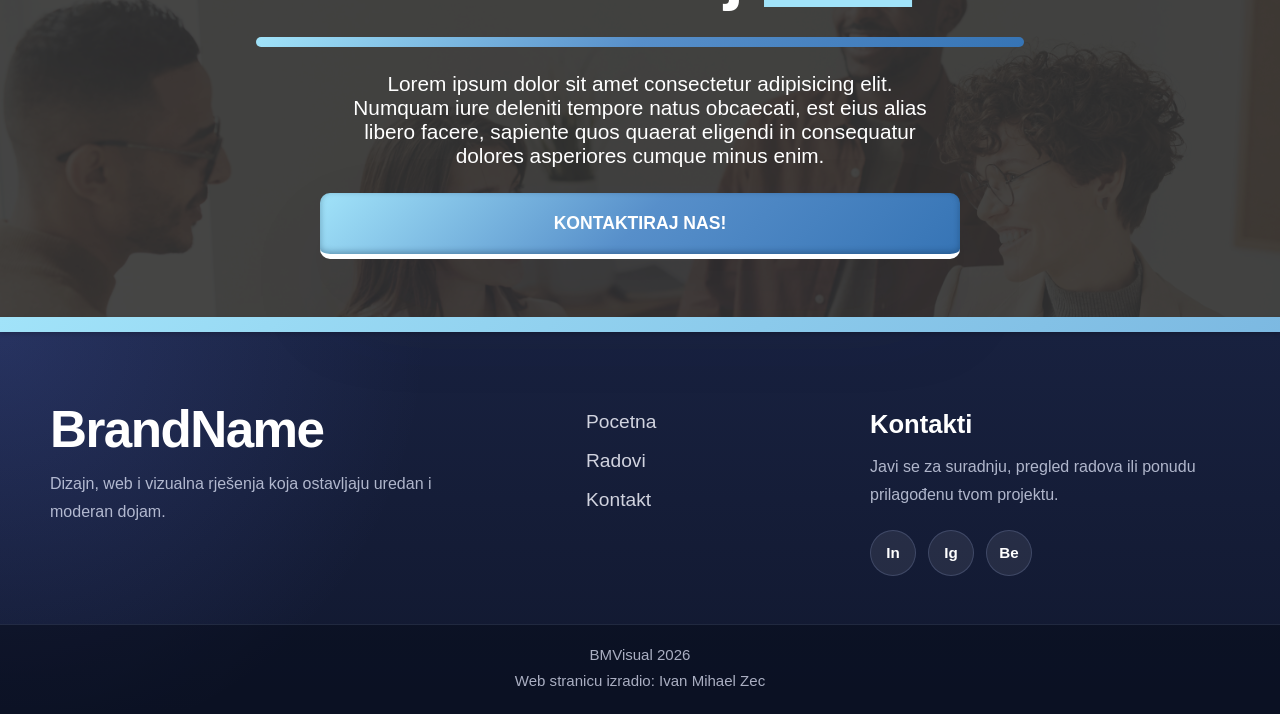
==== commit d3355168: "Add files via upload" ====
--- a/index.html
+++ b/index.html
@@ -3,8 +3,26 @@
   <head>
     <meta charset="UTF-8" />
     <meta name="viewport" content="width=device-width, initial-scale=1.0" />
-    <title>BMVisual</title>
+    <title>BMVisual - Pocetna</title>
     <link rel="stylesheet" href="src/index.css" />
+    <link
+      rel="icon"
+      type="image/png"
+      sizes="16x16"
+      href="src/assets/16x16.png"
+    />
+    <link
+      rel="icon"
+      type="image/png"
+      sizes="16x16"
+      href="src/assets/32x32.png"
+    />
+    <link
+      rel="icon"
+      type="image/png"
+      sizes="16x16"
+      href="src/assets/64x64.png"
+    />
   </head>
   <body>
     <!-- Navigation Bar -->
@@ -60,14 +78,18 @@
           <div class="dobrodosli__actions">
             <!--Gumb 1-->
             <a href="radovi.html" class="gumb1">
-              <span>☎️</span>
-              Kontaktiraj nas
-              <span class="gumb-strelica" aria-hidden="true">&rarr;</span>
+              <span id="gumb1">☎️</span>
+              Kontaktiraj nas!
+              <span class="gumb-strelica" id="strelica" aria-hidden="true"
+                >&rarr;</span
+              >
             </a>
             <a href="radovi.html" class="gumb2">
-              <span>🔎</span>
-              Saznati vise
-              <span class="gumb-strelica" aria-hidden="true">&rarr;</span>
+              <span id="gumb2">🔎</span>
+              Saznajte vise!
+              <span class="gumb-strelica" id="strelica" aria-hidden="true"
+                >&rarr;</span
+              >
             </a>
           </div>
         </div>
@@ -78,18 +100,15 @@
       <div class="pog_radove__content">
         <!--Tekst s gumbom-->
         <div class="pog_radove__intro">
-          <h2 class="pog_radove__title">Radovi i <span>refrence</span></h2>
-          <hr />
+          <h2 class="pog_radove__title">🖼️ Radovi i <span>refrence</span></h2>
+          <hr class="linija_tamna" />
           <p>
             Lorem ipsum dolor sit, amet consectetur adipisicing elit.
             Dignissimos et cum rem libero. Eos esse, ipsam necessitatibus quia
             eaque voluptatum, doloremque cumque dicta impedit, similique numquam
             quas ipsa ad pariatur.
           </p>
-          <a href="radovi.html" class="gumb1">
-            <span>🔎</span>Saznajte vise!
-            <span class="gumb-strelica" aria-hidden="true">&rarr;</span>
-          </a>
+          <a href="radovi.html" class="gumb3"> Drugi radovi! </a>
         </div>
         <!--Galerija radova-->
         <div class="pog_radove__gallery" aria-label="Primjeri radova">
@@ -109,39 +128,42 @@
     </div>
     <!--Usluge sekijca-->
     <div class="usluge">
-      <h1>Nase usluge</h1>
-      <hr />
+      <section class="usluge-naslov">
+        <h1>Nase usluge</h1>
+        <hr />
+      </section>
+
       <!--Red 1-->
       <section class="usluge_red">
-        <div class="usluge_card" data-label="1">
+        <div class="usluge_card" id="usluga1" data-label="1">
           <div class="usluge_card__left">
             <span class="usluge_ikona">📷</span>
             <span class="usluge_naziv">Usluga 1</span>
           </div>
           <button class="usluge_card__plus">+</button>
         </div>
-        <div class="usluge_card" data-label="2">
+        <div class="usluge_card" id="usluga2" data-label="2">
           <div class="usluge_card__left">
             <span class="usluge_ikona">📷</span>
             <span class="usluge_naziv">Usluga 2</span>
           </div>
           <button class="usluge_card__plus">+</button>
         </div>
-        <div class="usluge_card" data-label="3">
+        <div class="usluge_card" id="usluga3" data-label="3">
           <div class="usluge_card__left">
             <span class="usluge_ikona">📷</span>
             <span class="usluge_naziv">Usluga 3</span>
           </div>
           <button class="usluge_card__plus">+</button>
         </div>
-        <div class="usluge_card" data-label="4">
+        <div class="usluge_card" id="usluga4" data-label="4">
           <div class="usluge_card__left">
             <span class="usluge_ikona">📷</span>
             <span class="usluge_naziv">Usluga 1</span>
           </div>
           <button class="usluge_card__plus">+</button>
         </div>
-        <div class="usluge_card" data-label="5">
+        <div class="usluge_card" id="usluga5" data-label="5">
           <div class="usluge_card__left">
             <span class="usluge_ikona">📷</span>
             <span class="usluge_naziv">Usluga 2</span>
@@ -187,12 +209,17 @@
     </div>
     <!--Naruci sekcija-->
     <div class="naruci">
-      <h1>KONTAKTIRAJ NAS I <span class="kontrast">NARUČI SVOJ LOGOTIP</span> ODMAH!</h1>
-      <a href="radovi.html" class="gumb1">
-        <span>☎️</span>
-        Kontaktiraj nas
-        <span class="gumb-strelica" aria-hidden="true">&rarr;</span>
-      </a>
+      <div class="naruci-content">
+        <h1>Kontaktiraj <span>nas!</span></h1>
+        <hr />
+        <p>
+          Lorem ipsum dolor sit amet consectetur adipisicing elit. Numquam iure
+          deleniti tempore natus obcaecati, est eius alias libero facere,
+          sapiente quos quaerat eligendi in consequatur dolores asperiores
+          cumque minus enim.
+        </p>
+        <a href="kontakt.html" class="gumb1">Kontaktiraj nas!</a>
+      </div>
     </div>
     <footer class="footer">
       <div class="footer__main">
@@ -212,7 +239,7 @@
           </nav>
 
           <div class="footer__connect">
-            <h3 class="footer__title">Upoznaj nas</h3>
+            <h3 class="footer__title">Kontakti</h3>
             <p class="footer__connect-text">
               Javi se za suradnju, pregled radova ili ponudu prilagođenu tvom
               projektu.
@@ -227,7 +254,7 @@
       </div>
 
       <div class="footer__bottom">
-        <p>Sva prava pridrzana...</p>
+        <p>BMVisual 2026</p>
         <p>Web stranicu izradio: Ivan Mihael Zec</p>
       </div>
     </footer>
--- a/src/index.css
+++ b/src/index.css
@@ -14,12 +14,22 @@
   --gradijent2: linear-gradient(90deg, #3f2b96 0%, #a8c0ff 100%);
   --gradijent3: linear-gradient(90deg, #4b6cb7 0%, #182848 100%);
   --gradijent4: linear-gradient(90deg, #efd5ff 0%, #515ada 100%);
+  --gradijent5: linear-gradient(90deg, #fcff9e 0%, #c67700 100%);
+  --gradijent6: linear-gradient(90deg, #fc466b 0%, #3f5efb 100%);
+  --gradijent_main: linear-gradient(
+    135deg,
+    var(--svjetla),
+    var(--srednja),
+    var(--tamna)
+  );
 }
 .gumb1,
 .gumb2 {
   display: inline-flex;
   align-items: center;
-  min-width: 200px;
+  text-transform: uppercase;
+  justify-content: space-between;
+  min-width: 40%;
   gap: 1rem;
   padding: 20px 25px;
   border-radius: 10px;
@@ -31,17 +41,73 @@
     border-color 0.2s,
     transform 0.2s,
     box-shadow 0.2s;
-  box-shadow: 0 16px 32px rgba(79, 110, 247, 0.18);
+  box-shadow:
+    rgba(50, 50, 93, 0.25) 0px 50px 100px -20px,
+    rgba(0, 0, 0, 0.3) 0px 30px 60px -30px,
+    rgba(10, 37, 64, 0.35) 0px -2px 6px 0px inset;
+}
+.gumb3 {
+  text-decoration: none;
+  background-color: var(--tamna);
+  color: var(--bijela);
+  border-radius: 6px;
+  border-width: 0;
+  box-shadow:
+    rgba(50, 50, 93, 0.1) 0 0 0 1px inset,
+    rgba(50, 50, 93, 0.1) 0 2px 5px 0,
+    rgba(0, 0, 0, 0.07) 0 1px 1px 0;
+  box-sizing: border-box;
+  cursor: pointer;
+  font-size: 1.1rem;
+  outline: none;
+  overflow: hidden;
+  padding: 20px 25px;
+  position: relative;
+  text-align: center;
+  text-transform: none;
+  width: 100%;
+  border-bottom: 5px solid var(--svjetla);
+  transition: 0.25s ease-in-out;
+}
+.gumb3:hover {
+  background-color: var(--crna);
+}
+.linija_bijela {
+  width: 100%;
+  height: 10px;
+  background: var(--bijela);
+  border-radius: 999px;
+  border: 0;
+  box-shadow: rgba(0, 0, 0, 0.4) 0px 30px 90px;
+}
+.linija_tamna {
+  width: 100%;
+  height: 10px;
+  background: var(--crna);
+  border-radius: 999px;
+  border: 0;
+  box-shadow: rgba(255, 255, 255, 0.4) 0px 30px 90px;
+}
+.gumb1 span,
+.gumb2 span {
+  min-width: 40px;
+  min-height: 40px;
+  padding: 15px;
+  border-radius: 10px;
+  display: grid;
+  place-items: center;
+  background: rgba(255, 255, 255, 0.18);
+  box-shadow: rgba(0, 0, 0, 0.24) 0px 3px 8px;
 }
 .gumb1 {
   color: var(--bijela);
-  background: var(--tamna);
-  border: 5px solid var(--minimalna);
+  background: var(--gradijent2);
+  border-bottom: 5px solid var(--bijela);
 }
 .gumb2 {
-  background: var(--minimalna);
-  color: var(--tamna);
-  border: 5px solid var(--crna);
+  color: var(--bijela);
+  background: var(--gradijent6);
+  border-bottom: 5px solid var(--bijela);
 }
 .gumb1:hover,
 .gumb2:hover {
@@ -67,14 +133,12 @@
 p {
   font-size: 1.3rem;
 }
-
 body {
   font-family:
     -apple-system, BlinkMacSystemFont, "Segoe UI", Roboto, sans-serif;
   background: #f5f6fa;
   color: #222;
 }
-
 /* ─── Navbar ───────────────────────────────────────────── */
 .navbar {
   display: flex;
@@ -83,11 +147,11 @@
   padding: 0 2rem;
   height: 64px;
   background: #fff;
-  box-shadow: 0 2px 8px rgba(0, 0, 0, 0.08);
   position: sticky;
   top: 0;
   z-index: 100;
   overflow: hidden;
+  box-shadow: rgba(0, 0, 0, 0.45) 0px 25px 20px -20px;
 }
 .navbar::after {
   position: absolute;
@@ -135,34 +199,30 @@
 .navbar__links {
   display: flex;
   align-items: center;
-  gap: 0.25rem;
+  gap: 25px;
   list-style: none;
 }
-
 .navbar__link {
+  cursor: pointer;
   display: block;
-  padding: 0.45rem 1rem;
-  font-size: 0.95rem;
-  font-weight: 500;
-  color: #444;
+  padding: 15px 25px;
+  font-size: 1.1rem;
+  font-weight: 700;
+  color: var(--crna);
   text-decoration: none;
   border-radius: 6px;
   transition:
     background 0.18s,
     color 0.18s;
 }
-
 .navbar__link:hover {
-  background: #f0f2ff;
-  color: #4f6ef7;
-}
-
+  background: var(--srednja);
+  color: var(--bijela);
+}
 .navbar__link.active {
-  color: #4f6ef7;
-  background: #eef0fd;
-}
-
-/* Hamburger button — hidden on desktop */
+  background: var(--srednja);
+  color: var(--bijela);
+}
 .navbar__hamburger {
   display: none;
   flex-direction: column;
@@ -177,7 +237,6 @@
   border-radius: 6px;
   transition: background 0.18s;
 }
-
 .navbar__hamburger:hover {
   background: #f0f2ff;
 }
@@ -276,6 +335,25 @@
     30px 30px;
   animation: slide 4s linear infinite;
 }
+.dobrodosli::after {
+  content: "";
+  width: 100%;
+  background: var(--srednja);
+  height: 10px;
+  position: absolute;
+  left: 0;
+  bottom: 0;
+  background: linear-gradient(
+    270deg,
+    #3674b5,
+    #578fca,
+    #a1e3f9,
+    #578fca,
+    #3674b5
+  );
+  background-size: 400% 400%;
+  animation: gradientMove 8s ease infinite;
+}
 /* Animation for the background */
 @keyframes slide {
   to {
@@ -301,24 +379,25 @@
   text-align: center;
   gap: 1.25rem;
   width: 80%;
-  background: linear-gradient(135deg, #a1e3f9, #3674b5, #a1e3f9);
-  padding: 25px;
-  border-radius: 25px;
-  box-shadow: 0px 1rem 1.5rem -0.9rem #000000e1;
-}
-.dobrodosli hr {
-  width: 80%;
-  height: 20px;
-  border: 0;
-  border-radius: 999px;
   background: linear-gradient(
-    90deg,
-    var(--tamna),
+    135deg,
+    var(--svjetla),
     var(--srednja),
     var(--tamna)
   );
-  border: 5px solid var(--svjetla);
-}
+  padding: 25px;
+  border-radius: 25px;
+  box-shadow:
+    rgba(0, 0, 0, 0.17) 0px -23px 25px 0px inset,
+    rgba(0, 0, 0, 0.15) 0px -36px 30px 0px inset,
+    rgba(0, 0, 0, 0.1) 0px -79px 40px 0px inset,
+    rgba(0, 0, 0, 0.06) 0px 2px 1px,
+    rgba(0, 0, 0, 0.09) 0px 4px 2px,
+    rgba(0, 0, 0, 0.09) 0px 8px 4px,
+    rgba(0, 0, 0, 0.09) 0px 16px 8px,
+    rgba(0, 0, 0, 0.09) 0px 32px 16px;
+}
+
 .dobrodosli__actions {
   width: 100%;
   padding: 25px;
@@ -331,17 +410,41 @@
 }
 .dobrodosli p {
   color: var(--bijela);
-}
-
+  width: 80%;
+}
+.dobrodosli hr {
+  width: 100%;
+  height: 10px;
+  background: var(--bijela);
+  border-radius: 999px;
+  border: 0;
+  box-shadow: rgba(0, 0, 0, 0.4) 0px 30px 90px;
+}
 /* ─── Pogledajte naše radove sekcija ──────────────────────────────── */
 .pog_radove {
   width: 100%;
   height: auto;
-  padding: 70px 1.5rem;
-  background-color: var(--minimalna);
-  background-image: radial-gradient(#a1e3f9 10px, transparent 10px);
+  padding: 100px 50px;
+  background-color: #313131;
+  background-image: radial-gradient(
+    rgba(255, 255, 255, 0.171) 2px,
+    transparent 0
+  );
   background-size: 30px 30px;
   background-position: -5px -5px;
+  position: relative;
+}
+.pog_radove::after {
+  position: absolute;
+  bottom: 0;
+  left: 0;
+  width: 100%;
+  height: 15px;
+  content: "";
+  background: var(--gradijent5);
+  background-size: 400% 400%;
+  box-shadow: rgba(0, 0, 0, 0.18) 0px 2px 4px;
+  animation: gradientMove 8s ease infinite;
 }
 .pog_radove__content {
   width: 100%;
@@ -354,28 +457,23 @@
 .pog_radove__intro {
   width: auto;
   width: 60%;
-  background: linear-gradient(135deg, var(--crna), #3674b5, #a1e3f9);
+  background: var(--bijela);
+  padding: 50px 25px;
+  border-radius: 10px;
+  box-shadow:
+    rgba(0, 0, 0, 0.25) 0px 0.0625em 0.0625em,
+    rgba(0, 0, 0, 0.25) 0px 0.125em 0.5em,
+    rgba(255, 255, 255, 0.1) 0px 0px 0px 1px inset;
+  display: flex;
+  flex-direction: column;
+}
+.pog_radove__content h2 {
+  color: var(--crna);
+  font-weight: 800;
   padding: 25px;
-  border-radius: 10px;
-  box-shadow: 0px 1rem 1.5rem -0.9rem #000000e1;
-  display: flex;
-  flex-direction: column;
-}
-.pog_radove__content h2 {
-  color: var(--bijela);
-  padding: 25px;
-}
-.pog_radove hr {
-  width: 80%;
-  margin-left: 20px;
-  height: 20px;
-  border: 0;
-  border-radius: 999px;
-  background: linear-gradient(90deg, var(--crna), var(--srednja), var(--crna));
-  border: 5px solid var(--svjetla);
-}
-.pog_radove p {
-  color: var(--bijela);
+}
+.pog_radove__content p {
+  color: var(--crna);
   padding: 25px;
 }
 .pog_radove__gallery {
@@ -415,7 +513,6 @@
   max-width: 70%;
   padding: 20px;
   background: linear-gradient(135deg, #a1e3f9, #3674b5, #a1e3f9);
-  border: 5px solid var(--crna);
   border-radius: 10px;
   display: flex;
   align-items: center;
@@ -423,7 +520,15 @@
   color: #fff;
   font-weight: 700;
   font-size: 1.1rem;
-  box-shadow: 0 4px 12px rgba(79, 110, 247, 0.3);
+  box-shadow:
+    rgba(0, 0, 0, 0.17) 0px -23px 25px 0px inset,
+    rgba(0, 0, 0, 0.15) 0px -36px 30px 0px inset,
+    rgba(0, 0, 0, 0.1) 0px -79px 40px 0px inset,
+    rgba(0, 0, 0, 0.06) 0px 2px 1px,
+    rgba(0, 0, 0, 0.09) 0px 4px 2px,
+    rgba(0, 0, 0, 0.09) 0px 8px 4px,
+    rgba(0, 0, 0, 0.09) 0px 16px 8px,
+    rgba(0, 0, 0, 0.09) 0px 32px 16px;
 }
 .radovi_card img {
   width: 100%;
@@ -431,60 +536,73 @@
   object-fit: cover; /* Održava proporcije slike i popunjava karticu */
   border-radius: 10px; /* Usklađuje zaobljenje slike s karticom */
 }
-/* --- STILIZACIJA SCROLLBARA --- */
-/* 1. Za Chrome, Safari i Edge (Webkit) */
 .pog_radove_track::-webkit-scrollbar {
-  height: 8px; /* Visina horizontalnog scrollbara */
+  height: 15px;
 }
 .pog_radove_track::-webkit-scrollbar-track {
-  background: rgba(255, 255, 255, 0.1); /* Tamnija staza scrollbara */
+  background: rgba(255, 255, 255, 0.1);
   border-radius: 10px;
 }
 .pog_radove_track::-webkit-scrollbar-thumb {
-  /* Gradijent koji odgovara tvom dizajnu */
-  background: linear-gradient(to right, #0f172a, #3b82f6);
   border-radius: 10px;
-  border: 1px solid rgba(255, 255, 255, 0.1);
-}
-.pog_radove_track::-webkit-scrollbar-thumb:hover {
-  background: #60a5fa; /* Svjetlija boja pri hoveru */
-}
-/* 2. Za Firefox */
+  background: var(--gradijent5);
+}
 .pog_radove_track {
-  scrollbar-width: thin; /* Tanji scrollbar */
-  scrollbar-color: #3b82f6 rgba(255, 255, 255, 0.1); /* Boja klizača i pozadine */
+  scrollbar-width: 100%;
 }
 /* ─── Usluge sekcija ───────────────────────────────── */
 .usluge {
   width: 100%;
   height: auto;
-  background: linear-gradient(90deg, #1cb5e0 0%, #000851 100%);
-  padding: 4rem 1.5rem;
+  background-color: var(--bijela);
+  background-image: radial-gradient(rgba(0, 0, 0, 0.171) 5px, transparent 0);
+  background-size: 30px 30px;
+  background-position: -5px -5px;
+  position: relative;
+  padding: 50px 25px;
+}
+.usluge-naslov {
+  width: 90%;
+  margin: 0 auto;
+  padding: 25px;
+  background-color: var(--bijela);
+  border-radius: 10px;
+  box-shadow: rgba(0, 0, 0, 0.35) 0px 5px 15px;
+  margin-bottom: 50px;
+}
+.usluge::after {
+  position: absolute;
+  bottom: 0;
+  left: 0;
+  width: 100%;
+  height: 15px;
+  content: "";
+  background: var(--gradijent_main);
+  background-size: 400% 400%;
+  box-shadow: rgba(0, 0, 0, 0.18) 0px 2px 4px;
+  animation: gradientMove 8s ease infinite;
 }
 .usluge-wrapper {
   width: 100%;
   height: 100%;
 }
-
 .usluge h1 {
-  color: var(--bijela);
+  color: var(--crna);
   text-align: center;
   padding: 25px;
 }
 .usluge hr {
   width: 80%;
   margin: 0 auto;
-  height: 20px;
-  margin-bottom: 25px;
-  border: 5px solid var(--bijela);
-  border-radius: 999px;
-  background: linear-gradient(90deg, var(--srednja) 0%, var(--tamna) 100%);
+  height: 15px;
+  background-color: var(--crna);
+  border-radius: 10px;
 }
 .usluge_red {
   display: flex;
   flex-direction: row;
   flex-wrap: wrap;
-  gap: 25px;
+  gap: 50px;
   margin: 0 auto;
   align-items: center;
   justify-content: center;
@@ -502,10 +620,28 @@
   font-size: 1.1rem;
   font-weight: 500;
   border-radius: 10px;
-  background: linear-gradient(90deg, #3f2b96 0%, #a8c0ff 100%);
+  background: var(--gradijent_main);
   color: var(--bijela);
+  box-shadow:
+    rgba(0, 0, 0, 0.17) 0px -23px 25px 0px inset,
+    rgba(0, 0, 0, 0.15) 0px -36px 30px 0px inset,
+    rgba(0, 0, 0, 0.1) 0px -79px 40px 0px inset,
+    rgba(0, 0, 0, 0.06) 0px 2px 1px,
+    rgba(0, 0, 0, 0.09) 0px 4px 2px,
+    rgba(0, 0, 0, 0.09) 0px 8px 4px,
+    rgba(0, 0, 0, 0.09) 0px 16px 8px,
+    rgba(0, 0, 0, 0.09) 0px 32px 16px;
   position: relative;
-  border: 3px solid var(--minimalna);
+}
+#usluga1,
+#usluga3,
+#usluga5 {
+  background: var(--gradijent1);
+}
+#usluga2,
+#usluga4,
+#usluga6 {
+  background: var(--gradijent_main);
 }
 .usluge_card::after {
   position: absolute;
@@ -513,7 +649,6 @@
   align-items: center;
   justify-content: center;
   content: attr(data-label);
-  border: 2px solid var(--bijela);
   top: -25px;
   left: -10px;
   width: 50px;
@@ -522,6 +657,9 @@
   border-radius: 50%;
   font-size: 1.2rem;
   background: linear-gradient(90deg, #4b6cb7 0%, #182848 100%);
+  box-shadow:
+    rgba(50, 50, 105, 0.15) 0px 2px 5px 0px,
+    rgba(0, 0, 0, 0.05) 0px 1px 1px 0px;
 }
 .usluge_ikona {
   width: 50px;
@@ -578,18 +716,34 @@
 /* ---O nama kartica --- */
 .about {
   width: 100%;
-  padding: 4rem 1.5rem;
+  padding: 50px;
   background-color: var(--minimalna);
-  background-image: radial-gradient(#a1e3f9 10px, transparent 10px);
+  background-color: #313131;
+  background-image: radial-gradient(
+    rgba(255, 255, 255, 0.171) 2px,
+    transparent 0
+  );
   background-size: 30px 30px;
   background-position: -5px -5px;
+  position: relative;
+}
+.about::after {
+  position: absolute;
+  bottom: 0;
+  left: 0;
+  width: 100%;
+  height: 15px;
+  content: "";
+  background: var(--gradijent6);
+  background-size: 400% 400%;
+  box-shadow: rgba(0, 0, 0, 0.18) 0px 2px 4px;
+  animation: gradientMove 8s ease infinite;
 }
 .about h1 {
   font-weight: 800;
   color: var(--crna);
   text-align: center;
 }
-
 .about__content {
   width: 90%;
   margin: 0 auto;
@@ -615,7 +769,7 @@
   padding: 25px 0;
   flex: 0 0 60%;
   height: auto;
-  background: linear-gradient(135deg, var(--crna), #3674b5, #a1e3f9);
+  background: var(--gradijent6);
   display: flex;
   flex-direction: column;
   justify-content: center;
@@ -630,19 +784,16 @@
   padding: 25px;
 }
 .about__text hr {
-  min-width: 60%;
-  max-width: 90%;
-  margin-left: 25px;
-  height: 20px;
+  width: 90%;
+  margin: 0 auto;
+  height: 15px;
+  border-radius: 10px;
+  background-color: var(--bijela);
+  box-shadow:
+    rgba(17, 17, 26, 0.1) 0px 4px 16px,
+    rgba(17, 17, 26, 0.1) 0px 8px 24px,
+    rgba(17, 17, 26, 0.1) 0px 16px 56px;
   border: 0;
-  border-radius: 999px;
-  background: linear-gradient(
-    90deg,
-    var(--tamna),
-    var(--srednja),
-    var(--tamna)
-  );
-  border: 5px solid var(--svjetla);
 }
 .about__stats {
   display: flex;
@@ -677,34 +828,72 @@
   margin: 25px auto;
   border: none;
 }
-
 /*-----------------------------------------------------------------------------------------------*/
 .naruci {
   width: 100%;
-  height: auto;
-  padding: 70px 1.5rem;
-  background: linear-gradient(90deg, #1cb5e0 0%, #000851 100%);
+  min-height: 500px;
+  max-height: 800px;
+  background-image: url("assets/kontakt.jpg");
+  background-size: cover;
+  position: relative;
+}
+.naruci::after {
+  content: "";
+  position: absolute;
+  bottom: 0;
+  left: 0;
+  width: 100%;
+  background: var(--gradijent_main);
+  height: 15px;
+  background-size: 400% 400%;
+  box-shadow: rgba(0, 0, 0, 0.18) 0px 2px 4px;
+  animation: gradientMove 8s ease infinite;
+}
+.naruci-content {
+  position: absolute;
+  top: 0;
+  left: 0;
+  width: 100%;
+  height: 100%;
   display: flex;
   flex-direction: column;
   align-items: center;
   justify-content: center;
-  text-align: center;
-  gap: 1rem;
-}
-
+  background: rgb(49, 49, 49, 0.9);
+}
 .naruci h1 {
   color: var(--bijela);
   font-weight: 800;
-  max-width: 80%;
+  width: 80%;
+  padding: 25px;
   text-align: center;
 }
-.naruci .kontrast{
+.naruci h1 span {
+  font-style: italic;
+  text-decoration: underline;
   color: var(--svjetla);
 }
-.naruci .gumb1{
+.naruci .gumb1 {
   width: 60%;
 }
-
+.naruci hr {
+  width: 60%;
+  height: 10px;
+  border-radius: 10px;
+  background: var(--gradijent_main);
+  border: 0;
+}
+.naruci p {
+  width: 50%;
+  color: var(--bijela);
+  text-align: center;
+  padding: 25px;
+}
+.naruci .gumb1 {
+  justify-content: center;
+  width: 50%;
+  background: var(--gradijent_main);
+}
 
 .footer {
   width: 100%;
@@ -845,10 +1034,9 @@
     grid-template-columns: 1fr 1fr;
   }
 }
-
 @media (max-width: 850px) {
   .usluge_red {
-    gap: 20px;
+    gap: 50px;
   }
   .usluge_card {
     flex: 0 0 45%;
@@ -875,7 +1063,6 @@
   .navbar__hamburger {
     display: flex;
   }
-
   .naruci {
     padding: 56px 1rem;
   }
@@ -886,7 +1073,8 @@
   }
   .gumb1,
   .gumb2 {
-    width: 80%;
+    width: 100%;
+    font-size: 1rem;
   }
   .radovi_card {
     flex: 0 0 70%;
@@ -911,7 +1099,6 @@
     border: 4px solid var(--bijela);
   }
   .usluge_red {
-    gap: 20px;
     width: 100%;
     margin: 25px auto;
   }
@@ -994,28 +1181,26 @@
   .usluge__track::-webkit-scrollbar {
     display: none;
   }
-
-  .radovi-page {
-    padding: 2rem 1rem 3rem;
-  }
-
-  @media (max-width: 500px) {
-    .usluge__item {
-      flex: 1 1 100%;
-    }
-  }
-
-  .radovi-grid {
-    grid-template-columns: 1fr;
-  }
-
-  .radovi-tile,
-  .radovi-tile--large,
-  .radovi-tile--accent,
-  .radovi-tile--light,
-  .radovi-tile--dark {
-    grid-column: auto;
-    min-height: 220px;
+  .naruci::after {
+    height: 10px;
+  }
+  .naruci h1 {
+    padding: 20px;
+  }
+  .naruci hr {
+    width: 80%;
+    height: 10px;
+  }
+  .naruci p {
+    width: 70%;
+    color: var(--bijela);
+    text-align: center;
+    padding: 20px;
+  }
+  .naruci .gumb1 {
+    justify-content: center;
+    width: 70%;
+    background: var(--gradijent_main);
   }
 
   .footer__main {
@@ -1072,6 +1257,14 @@
 }
 
 @media (max-width: 500px) {
+  #gumb1,
+  #gumb2,
+  #strelica {
+    display: none;
+  }
+  .gumb3 {
+    font-size: 1rem;
+  }
   h1 {
     font-size: 2.5rem;
   }
@@ -1084,41 +1277,59 @@
   p {
     font-size: 1rem;
   }
+  .dobrodosli {
+    text-align: center;
+  }
+  .dobrodosli__content {
+    width: 95%;
+    padding: 25px 15px;
+  }
   .dobrodosli__actions {
-    gap: 10px;
+    gap: 15px;
+    padding: 0;
     width: 100%;
   }
   .gumb1,
   .gumb2 {
-    width: 90%;
+    min-width: unset;
+    width: 100%;
     font-size: 1rem;
     font-weight: 500;
-    padding: 10px;
+    padding: 20px;
+    justify-content: center;
+    border-bottom: 3px solid var(--bijela);
   }
   .dobrodosli hr {
-    width: 90%;
     height: 5px;
   }
+  .dobrodosli p {
+    width: 100%;
+  }
+  .pog_radove {
+    padding: 25px 0;
+  }
   .pog_radove__content {
-    width: 100%;
+    width: 95%;
+    margin: 0 auto;
     gap: 1.5rem;
   }
   .pog_radove__intro,
   .pog_radove__gallery {
-    width: auto;
     width: 100%;
   }
   .pog_radove__content h2 {
     padding: 15px;
+    text-align: center;
   }
   .pog_radove hr {
-    width: 80%;
-    margin-left: 15px;
-    height: 15px;
+    width: 100%;
+    margin: 0 auto;
+    height: 5px;
   }
   .pog_radove p {
-    color: var(--bijela);
+    color: var(--crna);
     padding: 15px;
+    text-align: center;
   }
 
   .pog_radove .gumb1 {
@@ -1131,9 +1342,37 @@
     font-weight: 500;
     font-size: 0.875rem;
   }
+  .pog_radove_track::-webkit-scrollbar {
+    height: 10px;
+  }
+  .pog_radove::after {
+    height: 10px;
+  }
+  .usluge {
+    padding: 25px 0;
+  }
+  .usluge::after {
+    height: 10px;
+  }
+  .usluge-naslov {
+    width: 95%;
+  }
+  /*--------------------------------------------------------------------------------------*/
+  /*---About sekcija----*/
+  .about {
+    padding: 25px 0;
+  }
+  .about__text {
+    text-align: center;
+    width: 100%;
+  }
+  .about::after {
+    height: 10px;
+  }
   .about__text hr {
     margin-left: 0;
     margin: 0 auto;
+    height: 5px;
     width: 90%;
   }
   .about__stats {
@@ -1144,4 +1383,28 @@
     width: 90%;
     margin: 0 auto;
   }
-}
+  .naruci
+  .naruci::after {
+    height: 5px;
+  }
+  .naruci h1 {
+    padding: 15px;
+    width: 80%;
+  }
+  .naruci hr {
+    width: 90%;
+    height: 5px;
+  }
+  .naruci p {
+    width: 80%;
+    color: var(--bijela);
+    text-align: center;
+    padding: 15px;
+  }
+  .naruci .gumb1 {
+    justify-content: center;
+    width: 90%;
+    font-weight: 700;
+    background: var(--gradijent_main);
+  }
+}
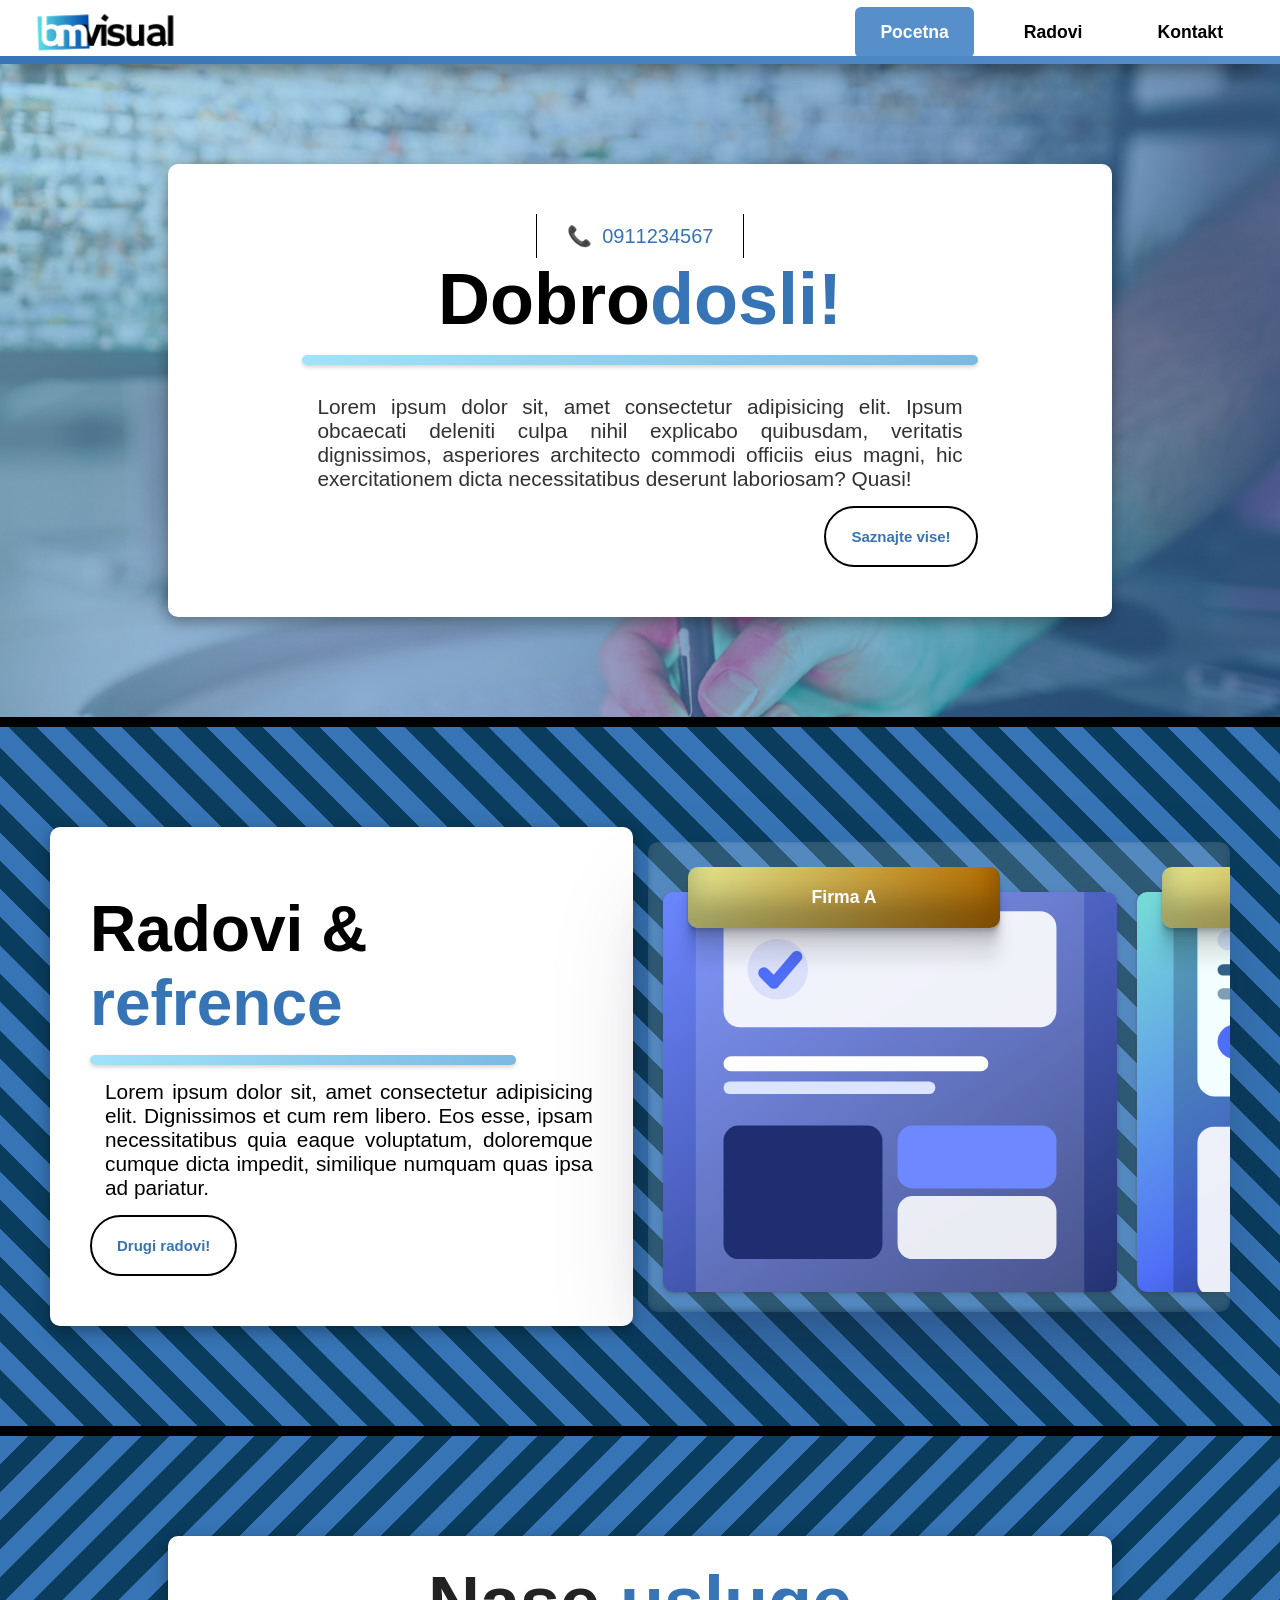
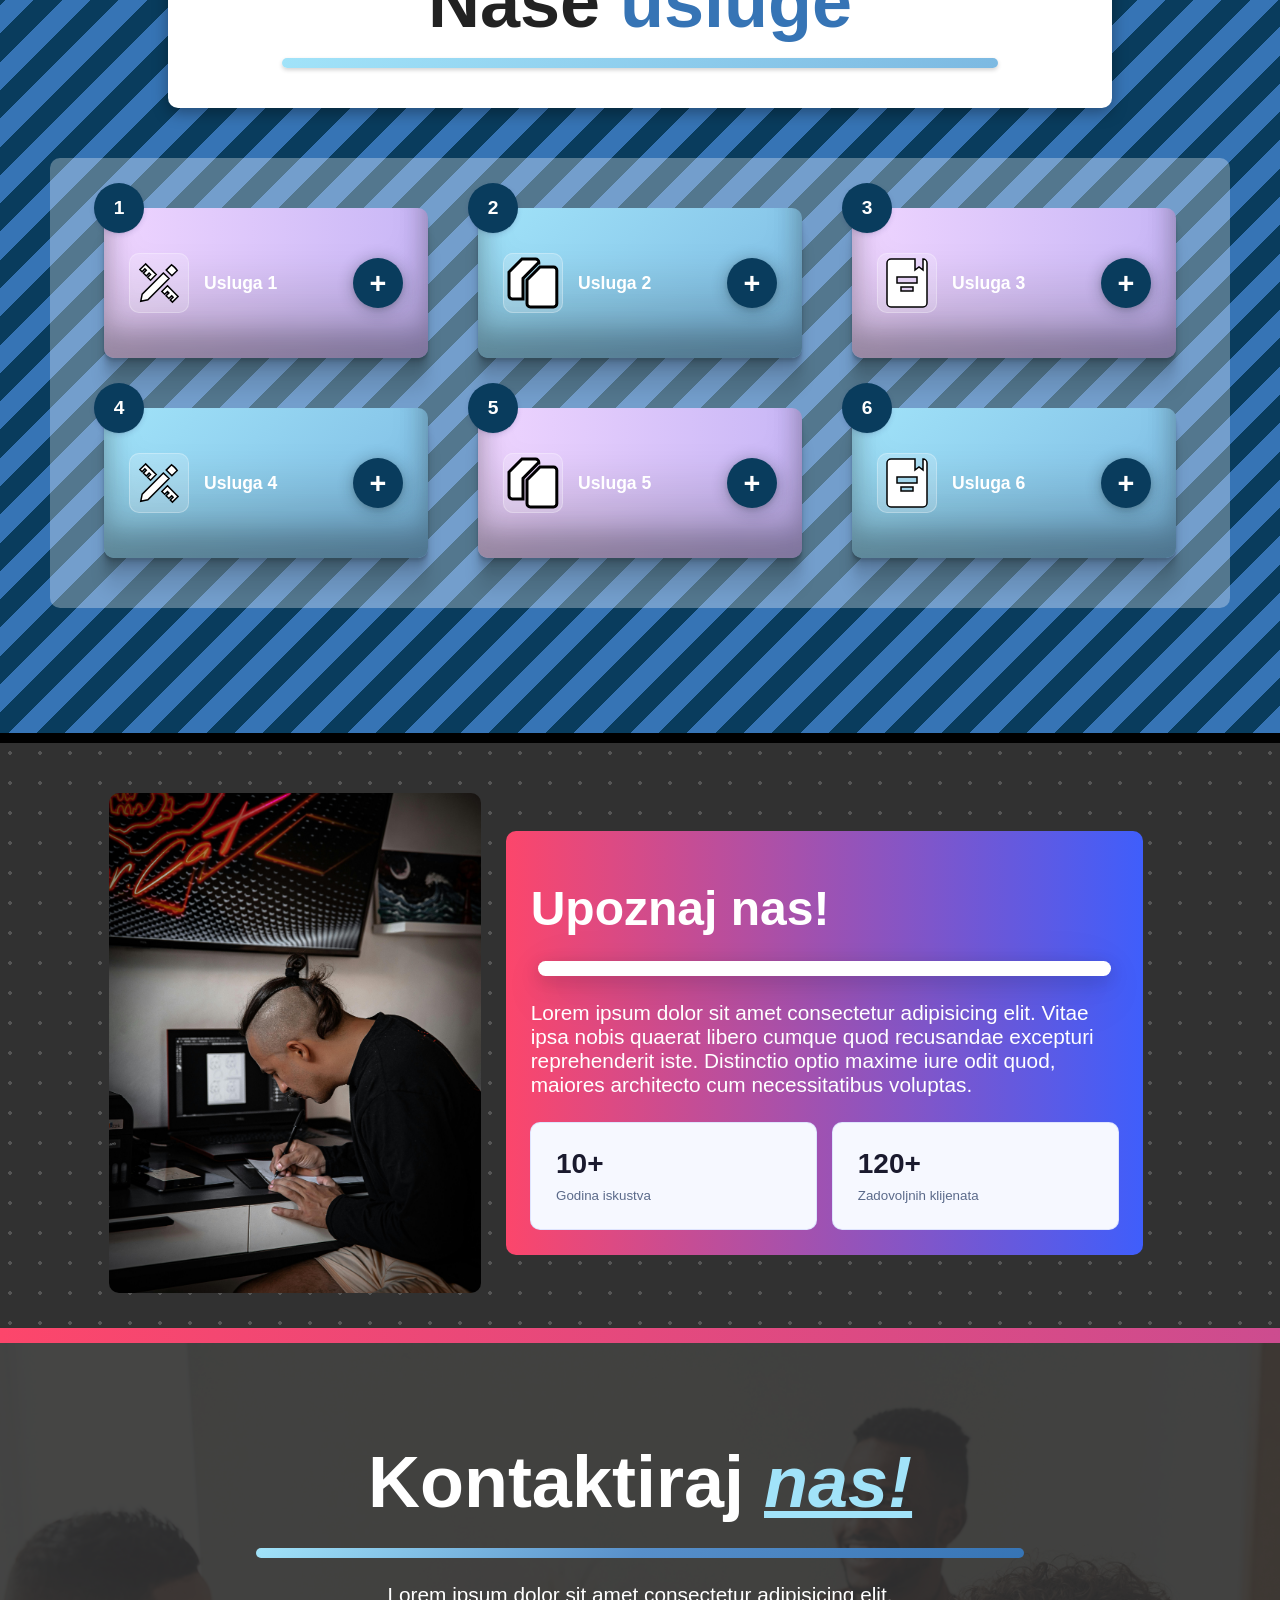
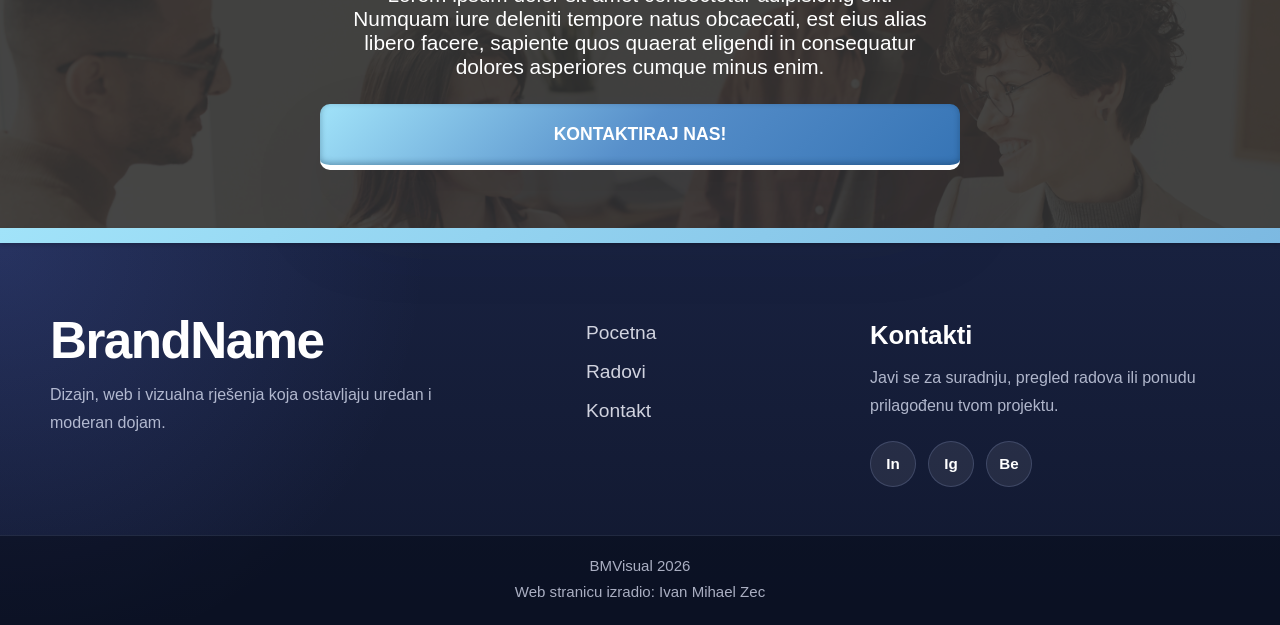
==== commit da3402a8: "Add files via upload" ====
--- a/index.html
+++ b/index.html
@@ -25,7 +25,6 @@
     />
   </head>
   <body>
-    <!-- Navigation Bar -->
     <nav class="navbar">
       <div class="navbar__brand">
         <img src="src/assets/logo.jpeg" alt="Logo firem BMVisual" />
@@ -63,52 +62,43 @@
         </ul>
       </div>
     </nav>
-    <!--Dobrodosli sekcija-->
+    <!-------------------------------------------------------->
+    <!-------------------------------------------------------->
+    <!-------------------------------------------------------->
     <div class="dobrodosli">
-      <div class="dobrodosli__overlay">
-        <div class="dobrodosli__content">
-          <h1 class="dobrodosli__title">👋 Dobrodošli!</h1>
-          <hr />
-          <p class="dobrodosli__text">
-            Lorem ipsum dolor sit amet consectetur adipisicing elit. Rerum ea
-            fugit nesciunt quis fuga eius quam natus molestias vero, autem,
-            aperiam sint inventore harum, dolorum doloribus atque id culpa
-            totam?
-          </p>
-          <div class="dobrodosli__actions">
-            <!--Gumb 1-->
-            <a href="radovi.html" class="gumb1">
-              <span id="gumb1">☎️</span>
-              Kontaktiraj nas!
-              <span class="gumb-strelica" id="strelica" aria-hidden="true"
-                >&rarr;</span
-              >
-            </a>
-            <a href="radovi.html" class="gumb2">
-              <span id="gumb2">🔎</span>
-              Saznajte vise!
-              <span class="gumb-strelica" id="strelica" aria-hidden="true"
-                >&rarr;</span
-              >
-            </a>
-          </div>
-        </div>
-      </div>
-    </div>
-    <!--Link na stranicu s radovima-->
+      <div class="content">
+        <section class="tel">
+          <a href="#"><span>📞</span> 0911234567</a>
+        </section>
+        <h1>Dobro<span>dosli!</span></h1>
+        <hr />
+        <p>
+          Lorem ipsum dolor sit, amet consectetur adipisicing elit. Ipsum
+          obcaecati deleniti culpa nihil explicabo quibusdam, veritatis
+          dignissimos, asperiores architecto commodi officiis eius magni, hic
+          exercitationem dicta necessitatibus deserunt laboriosam? Quasi!
+        </p>
+        <section class="gumbi">
+          <button class="gumb4">Saznajte vise!</button>
+        </section>
+      </div>
+    </div>
+    <!-------------------------------------------------------->
+    <!-------------------------------------------------------->
+    <!-------------------------------------------------------->
     <div class="pog_radove">
       <div class="pog_radove__content">
         <!--Tekst s gumbom-->
         <div class="pog_radove__intro">
-          <h2 class="pog_radove__title">🖼️ Radovi i <span>refrence</span></h2>
-          <hr class="linija_tamna" />
+          <h2 class="pog_radove__title">Radovi & <span>refrence</span></h2>
+          <hr />
           <p>
             Lorem ipsum dolor sit, amet consectetur adipisicing elit.
             Dignissimos et cum rem libero. Eos esse, ipsam necessitatibus quia
             eaque voluptatum, doloremque cumque dicta impedit, similique numquam
             quas ipsa ad pariatur.
           </p>
-          <a href="radovi.html" class="gumb3"> Drugi radovi! </a>
+          <a href="radovi.html" class="gumb4"> Drugi radovi! </a>
         </div>
         <!--Galerija radova-->
         <div class="pog_radove__gallery" aria-label="Primjeri radova">
@@ -126,60 +116,179 @@
         </div>
       </div>
     </div>
-    <!--Usluge sekijca-->
+    <!-------------------------------------------------------->
+    <!-------------------------------------------------------->
+    <!-------------------------------------------------------->
     <div class="usluge">
       <section class="usluge-naslov">
-        <h1>Nase usluge</h1>
+        <h1>Nase <span>usluge</span></h1>
         <hr />
       </section>
-
-      <!--Red 1-->
       <section class="usluge_red">
+        <!--Usluga 1-->
         <div class="usluge_card" id="usluga1" data-label="1">
           <div class="usluge_card__left">
-            <span class="usluge_ikona">📷</span>
+            <span class="usluge_ikona"
+              ><img src="src/assets/usluga_s1.svg" alt="" srcset="" />
+            </span>
             <span class="usluge_naziv">Usluga 1</span>
           </div>
-          <button class="usluge_card__plus">+</button>
-        </div>
+          <button class="usluge_card__plus" data-modal-target="modal-usluga1">
+            +
+          </button>
+          <div id="modal-usluga1" class="usluge-modal" aria-hidden="true">
+            <div class="modal-content">
+              <span class="zatvori" role="button" aria-label="Close modal"
+                >&times;</span
+              >
+              <h2>Usluga 1</h2>
+              <hr />
+              <p>
+                Lorem ipsum dolor sit, amet consectetur adipisicing elit.
+                Veritatis, nulla quaerat accusamus modi sapiente doloribus
+                magnam quasi repellendus impedit debitis ea, temporibus ipsa
+                incidunt reiciendis nesciunt eligendi iusto quod? Fuga.
+              </p>
+            </div>
+          </div>
+        </div>
+        <!--Usluga 2-->
         <div class="usluge_card" id="usluga2" data-label="2">
           <div class="usluge_card__left">
-            <span class="usluge_ikona">📷</span>
+            <span class="usluge_ikona"
+              ><img src="src/assets/usluga_s4.svg" alt="" srcset=""
+            /></span>
             <span class="usluge_naziv">Usluga 2</span>
           </div>
-          <button class="usluge_card__plus">+</button>
-        </div>
+          <button class="usluge_card__plus" data-modal-target="modal-usluga2">
+            +
+          </button>
+          <div id="modal-usluga2" class="usluge-modal" aria-hidden="true">
+            <div class="modal-content">
+              <span class="zatvori" role="button" aria-label="Close modal"
+                >&times;</span
+              >
+              <h2>Usluga 2</h2>
+              <hr />
+              <p>
+                Lorem ipsum dolor sit, amet consectetur adipisicing elit.
+                Veritatis, nulla quaerat accusamus modi sapiente doloribus
+                magnam quasi repellendus impedit debitis ea, temporibus ipsa
+                incidunt reiciendis nesciunt eligendi iusto quod? Fuga.
+              </p>
+            </div>
+          </div>
+        </div>
+        <!--Usluga 3-->
         <div class="usluge_card" id="usluga3" data-label="3">
           <div class="usluge_card__left">
-            <span class="usluge_ikona">📷</span>
+            <span class="usluge_ikona"
+              ><img src="src/assets/usluga_s5.svg" alt=""
+            /></span>
             <span class="usluge_naziv">Usluga 3</span>
           </div>
-          <button class="usluge_card__plus">+</button>
-        </div>
+          <button class="usluge_card__plus" data-modal-target="modal-usluga3">
+            +
+          </button>
+          <div id="modal-usluga3" class="usluge-modal" aria-hidden="true">
+            <div class="modal-content">
+              <span class="zatvori" role="button" aria-label="Close modal"
+                >&times;</span
+              >
+              <h2>Usluga 3</h2>
+              <hr />
+              <p>
+                Lorem ipsum dolor sit, amet consectetur adipisicing elit.
+                Veritatis, nulla quaerat accusamus modi sapiente doloribus
+                magnam quasi repellendus impedit debitis ea, temporibus ipsa
+                incidunt reiciendis nesciunt eligendi iusto quod? Fuga.
+              </p>
+            </div>
+          </div>
+        </div>
+        <!--Usluga 4-->
         <div class="usluge_card" id="usluga4" data-label="4">
           <div class="usluge_card__left">
-            <span class="usluge_ikona">📷</span>
-            <span class="usluge_naziv">Usluga 1</span>
-          </div>
-          <button class="usluge_card__plus">+</button>
-        </div>
+            <span class="usluge_ikona"
+              ><img src="src/assets/usluga_s1.svg" alt=""
+            /></span>
+            <span class="usluge_naziv">Usluga 4</span>
+          </div>
+          <button class="usluge_card__plus" data-modal-target="modal-usluga4">
+            +
+          </button>
+          <div id="modal-usluga4" class="usluge-modal" aria-hidden="true">
+            <div class="modal-content">
+              <span class="zatvori" role="button" aria-label="Close modal"
+                >&times;</span
+              >
+              <h2>Usluga 4</h2>
+              <hr />
+              <p>
+                Lorem ipsum dolor sit, amet consectetur adipisicing elit.
+                Veritatis, nulla quaerat accusamus modi sapiente doloribus
+                magnam quasi repellendus impedit debitis ea, temporibus ipsa
+                incidunt reiciendis nesciunt eligendi iusto quod? Fuga.
+              </p>
+            </div>
+          </div>
+        </div>
+        <!--Usluga 5-->
         <div class="usluge_card" id="usluga5" data-label="5">
           <div class="usluge_card__left">
-            <span class="usluge_ikona">📷</span>
-            <span class="usluge_naziv">Usluga 2</span>
-          </div>
-          <button class="usluge_card__plus">+</button>
-        </div>
-        <div class="usluge_card" data-label="6">
-          <div class="usluge_card__left">
-            <span class="usluge_ikona">📷</span>
-            <span class="usluge_naziv">Usluga 3</span>
-          </div>
-          <button class="usluge_card__plus">+</button>
+            <span class="usluge_ikona"
+              ><img src="src/assets/usluga_s4.svg" alt="" srcset=""
+            /></span>
+            <span class="usluge_naziv">Usluga 5</span>
+          </div>
+          <button class="usluge_card__plus" data-modal-target="modal-usluga5">
+            +
+          </button>
+          <div id="modal-usluga5" class="usluge-modal" aria-hidden="true">
+            <div class="modal-content">
+              <span class="zatvori" role="button" aria-label="Close modal"
+                >&times;</span
+              >
+              <h2>Usluga 5</h2>
+              <hr />
+              <p>
+                Lorem ipsum dolor sit, amet consectetur adipisicing elit.
+                Veritatis, nulla quaerat accusamus modi sapiente doloribus
+                magnam quasi repellendus impedit debitis ea, temporibus ipsa
+                incidunt reiciendis nesciunt eligendi iusto quod? Fuga.
+              </p>
+            </div>
+          </div>
+        </div>
+        <!--Usluga 6-->
+        <div class="usluge_card" id="usluga6" data-label="6">
+          <div class="usluge_card__left">
+            <span class="usluge_ikona"
+              ><img src="src/assets/usluga_s5.svg" alt="" srcset=""
+            /></span>
+            <span class="usluge_naziv">Usluga 6</span>
+          </div>
+          <button class="usluge_card__plus" data-modal-target="modal-usluga6">
+            +
+          </button>
+          <div id="modal-usluga6" class="usluge-modal" aria-hidden="true">
+            <div class="modal-content">
+              <span class="zatvori" role="button" aria-label="Close modal"
+                >&times;</span
+              >
+              <h2>Usluga 6</h2>
+              <hr />
+              <p>
+                Lorem ipsum dolor sit, amet consectetur adipisicing elit.
+                Veritatis, nulla quaerat accusamus modi sapiente doloribus
+                magnam quasi repellendus impedit debitis ea, temporibus ipsa
+                incidunt reiciendis nesciunt eligendi iusto quod? Fuga.
+              </p>
+            </div>
+          </div>
         </div>
       </section>
     </div>
-    <!--O nama -->
     <div class="about">
       <div class="about__content">
         <div class="about__slika">
@@ -207,7 +316,6 @@
         </div>
       </div>
     </div>
-    <!--Naruci sekcija-->
     <div class="naruci">
       <div class="naruci-content">
         <h1>Kontaktiraj <span>nas!</span></h1>
@@ -261,4 +369,5 @@
   </body>
 
   <script src="src/navbar.js" defer></script>
+  <script src="src/usluge_modal.js" defer></script>
 </html>
--- a/src/index.css
+++ b/src/index.css
@@ -4,6 +4,7 @@
   padding: 0;
 }
 :root {
+  --tamnax2: #093c5d;
   --tamna: #3674b5;
   --srednja: #578fca;
   --svjetla: #a1e3f9;
@@ -69,24 +70,28 @@
   border-bottom: 5px solid var(--svjetla);
   transition: 0.25s ease-in-out;
 }
+.gumb4 {
+  background-color: var(--bijela);
+  color: var(--tamna);
+  border-radius: 10em;
+  font-size: 15px;
+  font-weight: 700;
+  padding: 20px 25px;
+  cursor: pointer;
+  transition: all 0.3s ease-in-out;
+  border: 2px solid var(--crna);
+  box-shadow: 0 0 0 0 black;
+}
+.gumb4:hover {
+  transform: translateY(-4px) translateX(-2px);
+  box-shadow: 2px 5px 0 0 black;
+}
+.gumb4:active {
+  transform: translateY(2px) translateX(1px);
+  box-shadow: 0 0 0 0 black;
+}
 .gumb3:hover {
   background-color: var(--crna);
-}
-.linija_bijela {
-  width: 100%;
-  height: 10px;
-  background: var(--bijela);
-  border-radius: 999px;
-  border: 0;
-  box-shadow: rgba(0, 0, 0, 0.4) 0px 30px 90px;
-}
-.linija_tamna {
-  width: 100%;
-  height: 10px;
-  background: var(--crna);
-  border-radius: 999px;
-  border: 0;
-  box-shadow: rgba(255, 255, 255, 0.4) 0px 30px 90px;
 }
 .gumb1 span,
 .gumb2 span {
@@ -171,18 +176,7 @@
   background-size: 400% 400%;
   animation: gradientMove 8s ease infinite;
 }
-/* Definiranje animacije pomicanja pozadine */
-@keyframes gradientMove {
-  0% {
-    background-position: 0% 50%;
-  }
-  50% {
-    background-position: 100% 50%;
-  }
-  100% {
-    background-position: 0% 50%;
-  }
-}
+
 .navbar__brand {
   display: flex;
   align-items: center;
@@ -317,43 +311,97 @@
   color: #4f6ef7;
   background: rgba(79, 110, 247, 0.12);
 }
+/*--------------------------------------------------------------------------------------------------------------*/
+/*--------------------------------------------------------------------------------------------------------------*/
+/*--------------------------------------------------------------------------------------------------------------*/
+/*--------------------------------------------------------------------------------------------------------------*/
 .dobrodosli {
-  min-height: 100vh;
-  width: 100%;
+  min-height: 500px;
+  padding: 100px 50px;
+  background-image: url("assets/dobrodosli_s1.jpg");
+  background-size: cover;
+  background-repeat: no-repeat;
+  background-color: #1cb5e0;
   position: relative;
-  background-color: #a1e3f9;
-  background:
-    linear-gradient(135deg, #a1e3f9 18.75%, #3b82f6 0 31.25%, #0000 0),
-    linear-gradient(45deg, #a1e3f9 18.75%, #3b82f6 0 31.25%, #0000 0),
-    linear-gradient(135deg, #a1e3f9 18.75%, #3b82f6 0 31.25%, #0000 0),
-    linear-gradient(45deg, #a1e3f9 18.75%, #3b82f6 0 31.25%, #0000 0);
-  background-size: 60px 60px;
-  background-position:
-    0 0,
-    0 0,
-    30px 30px,
-    30px 30px;
-  animation: slide 4s linear infinite;
+  display: flex;
+  align-items: center;
+  justify-content: center;
+  border-bottom: 10px solid var(--crna);
 }
 .dobrodosli::after {
   content: "";
-  width: 100%;
-  background: var(--srednja);
+  position: absolute;
+  width: 100%;
+  height: 100%;
+  top: 0;
+  left: 0;
+  background: var(--gradijent_main);
+  opacity: 0.6;
+  z-index: 1;
+}
+.dobrodosli .content {
+  position: relative;
+  min-width: 50%;
+  max-width: 80%;
+  height: auto;
+  padding: 50px;
+  background-color: var(--bijela);
+  border-radius: 10px;
+  z-index: 2;
+  box-shadow: rgba(0, 0, 0, 0.35) 0px 5px 15px;
+}
+.dobrodosli .content .tel {
+  padding: 10px 30px;
+  width: fit-content;
+  border-left: 1px solid var(--crna);
+  border-right: 1px solid var(--crna);
+  margin: 0 auto;
+  display: flex;
+  justify-content: center;
+}
+.tel a {
+  text-decoration: none;
+  color: var(--tamna);
+  font-size: 20px;
+}
+.tel span {
+  margin-right: 5px;
+}
+.dobrodosli .content h1 {
+  color: var(--crna);
+  text-align: center;
+}
+.dobrodosli span {
+  color: #3674b5;
+}
+.dobrodosli .content hr {
   height: 10px;
-  position: absolute;
-  left: 0;
-  bottom: 0;
-  background: linear-gradient(
-    270deg,
-    #3674b5,
-    #578fca,
-    #a1e3f9,
-    #578fca,
-    #3674b5
-  );
+  width: 80%;
+  margin: 15px auto;
+  border-radius: 5px;
+  border: 0;
+  background: var(--gradijent_main);
   background-size: 400% 400%;
+  box-shadow: rgba(0, 0, 0, 0.18) 0px 2px 4px;
   animation: gradientMove 8s ease infinite;
 }
+.dobrodosli .content p {
+  padding: 15px;
+  text-align: justify;
+  color: #313131;
+  width: 80%;
+  margin: 0 auto;
+}
+.dobrodosli .gumbi {
+  width: 80%;
+  margin: 0 auto;
+  display: flex;
+  justify-content: end;
+}
+/*--------------------------------------------------------------------------------------------------------------*/
+/*--------------------------------------------------------------------------------------------------------------*/
+/*--------------------------------------------------------------------------------------------------------------*/
+/*--------------------------------------------------------------------------------------------------------------*/
 /* Animation for the background */
 @keyframes slide {
   to {
@@ -364,136 +412,94 @@
       90px 30px;
   }
 }
-.dobrodosli__overlay {
-  position: absolute;
-  inset: 0;
-  background: rgba(0, 0, 0, 0.55);
-  display: flex;
-  align-items: center;
-  justify-content: center;
-}
-.dobrodosli__content {
-  display: flex;
-  flex-direction: column;
-  align-items: center;
-  text-align: center;
-  gap: 1.25rem;
-  width: 80%;
-  background: linear-gradient(
-    135deg,
-    var(--svjetla),
-    var(--srednja),
-    var(--tamna)
-  );
-  padding: 25px;
-  border-radius: 25px;
-  box-shadow:
-    rgba(0, 0, 0, 0.17) 0px -23px 25px 0px inset,
-    rgba(0, 0, 0, 0.15) 0px -36px 30px 0px inset,
-    rgba(0, 0, 0, 0.1) 0px -79px 40px 0px inset,
-    rgba(0, 0, 0, 0.06) 0px 2px 1px,
-    rgba(0, 0, 0, 0.09) 0px 4px 2px,
-    rgba(0, 0, 0, 0.09) 0px 8px 4px,
-    rgba(0, 0, 0, 0.09) 0px 16px 8px,
-    rgba(0, 0, 0, 0.09) 0px 32px 16px;
-}
-
-.dobrodosli__actions {
-  width: 100%;
-  padding: 25px;
-  display: flex;
-  gap: 1rem;
-  justify-content: center;
-}
-.dobrodosli h1 {
-  color: var(--bijela);
-}
-.dobrodosli p {
-  color: var(--bijela);
-  width: 80%;
-}
-.dobrodosli hr {
-  width: 100%;
-  height: 10px;
-  background: var(--bijela);
-  border-radius: 999px;
-  border: 0;
-  box-shadow: rgba(0, 0, 0, 0.4) 0px 30px 90px;
-}
-/* ─── Pogledajte naše radove sekcija ──────────────────────────────── */
+/*--------------------------------------------------------------------------------------------------------------*/
+/*--------------------------------------------------------------------------------------------------------------*/
+/*--------------------------------------------------------------------------------------------------------------*/
+/*--------------------------------------------------------------------------------------------------------------*/
 .pog_radove {
   width: 100%;
   height: auto;
   padding: 100px 50px;
-  background-color: #313131;
-  background-image: radial-gradient(
-    rgba(255, 255, 255, 0.171) 2px,
-    transparent 0
+  background: repeating-linear-gradient(
+    45deg,
+    var(--tamna),
+    var(--tamna) 20px,
+    var(--tamnax2) 20px,
+    var(--tamnax2) 40px
   );
-  background-size: 30px 30px;
-  background-position: -5px -5px;
   position: relative;
-}
-.pog_radove::after {
-  position: absolute;
-  bottom: 0;
-  left: 0;
-  width: 100%;
-  height: 15px;
-  content: "";
-  background: var(--gradijent5);
+  border-bottom: 10px solid var(--crna);
+}
+.pog_radove__content {
+  width: 100%;
+  margin: 0 auto;
+  display: flex;
+  flex-direction: row;
+  gap: 15px;
+  align-items: center;
+}
+.pog_radove__intro {
+  width: auto;
+  width: 50%;
+  background: var(--bijela);
+  padding: 50px 25px;
+  border-radius: 10px;
+  box-shadow: rgba(0, 0, 0, 0.35) 0px 5px 15px;
+  display: flex;
+  flex-direction: column;
+}
+.pog_radove__intro h2 {
+  color: var(--crna);
+  font-weight: 700;
+  padding: 15px;
+}
+.pog_radove__intro h2 span {
+  color: var(--tamna);
+}
+.pog_radove__intro hr {
+  height: 10px;
+  width: 80%;
+  min-width: 80%;
+  margin-left: 15px;
+  border-radius: 5px;
+  border: 0;
+  background: var(--gradijent_main);
   background-size: 400% 400%;
   box-shadow: rgba(0, 0, 0, 0.18) 0px 2px 4px;
   animation: gradientMove 8s ease infinite;
 }
-.pog_radove__content {
-  width: 100%;
-  margin: 0 auto;
-  display: flex;
-  flex-direction: row;
-  gap: 2rem;
-  align-items: center;
-}
-.pog_radove__intro {
-  width: auto;
-  width: 60%;
-  background: var(--bijela);
-  padding: 50px 25px;
-  border-radius: 10px;
-  box-shadow:
-    rgba(0, 0, 0, 0.25) 0px 0.0625em 0.0625em,
-    rgba(0, 0, 0, 0.25) 0px 0.125em 0.5em,
-    rgba(255, 255, 255, 0.1) 0px 0px 0px 1px inset;
-  display: flex;
-  flex-direction: column;
-}
-.pog_radove__content h2 {
-  color: var(--crna);
-  font-weight: 800;
-  padding: 25px;
-}
 .pog_radove__content p {
   color: var(--crna);
-  padding: 25px;
+  margin: 0 auto;
+  margin-left: 15px;
+  text-align: justify;
+  padding: 15px;
+}
+.pog_radove .gumb4 {
+  width: fit-content;
+  margin-left: 15px;
+  text-decoration: none;
 }
 .pog_radove__gallery {
-  width: 40%;
-}
-.pog_radove .gumb1 {
-  margin-left: 20px;
-}
-/* Kontejner koji drži kartice */
+  width: 50%;
+}
 .pog_radove_track {
   display: flex; /* Omogućuje poravnanje kartica u red */
   overflow-x: auto; /* Aktivira horizontalni scroll */
   overflow-y: hidden; /* Sprječava vertikalni scroll */
+  background: rgba(255, 255, 255, 0.15);
+  border-radius: 10px;
   gap: 20px; /* Razmak između kartica */
   padding: 50px 0;
+  padding-left: 15px;
   padding-bottom: 20px; /* Prostor za scrollbar da ne dodiruje kartice */
   scroll-behavior: smooth; /* Glatko skrolanje */
   -webkit-overflow-scrolling: touch; /* Glatko skrolanje na iOS uređajima */
-}
-/* Individualna kartica */
+  box-shadow:
+    rgba(50, 50, 93, 0.25) 0px 50px 100px -20px,
+    rgba(0, 0, 0, 0.3) 0px 30px 60px -30px,
+    rgba(10, 37, 64, 0.35) 0px -2px 6px 0px inset;
+}
 .radovi_card {
   text-decoration: none;
   position: relative;
@@ -502,6 +508,9 @@
   max-height: 400px;
   border-radius: 10px; /* Zaobljeni rubovi kao na slici */
   display: inline-block; /* Backup za starije browsere */
+  box-shadow:
+    rgba(60, 64, 67, 0.3) 0px 1px 2px 0px,
+    rgba(60, 64, 67, 0.15) 0px 2px 6px 2px;
 }
 .radovi_card::after {
   content: attr(data-label);
@@ -512,12 +521,12 @@
   width: 60%;
   max-width: 70%;
   padding: 20px;
-  background: linear-gradient(135deg, #a1e3f9, #3674b5, #a1e3f9);
+  background: var(--gradijent5);
   border-radius: 10px;
   display: flex;
   align-items: center;
   justify-content: center;
-  color: #fff;
+  color: var(--bijela);
   font-weight: 700;
   font-size: 1.1rem;
   box-shadow:
@@ -540,7 +549,7 @@
   height: 15px;
 }
 .pog_radove_track::-webkit-scrollbar-track {
-  background: rgba(255, 255, 255, 0.1);
+  background: rgba(255, 255, 255, 0.25);
   border-radius: 10px;
 }
 .pog_radove_track::-webkit-scrollbar-thumb {
@@ -550,33 +559,46 @@
 .pog_radove_track {
   scrollbar-width: 100%;
 }
-/* ─── Usluge sekcija ───────────────────────────────── */
+/*--------------------------------------------------------------------------------------------------------------*/
+/*--------------------------------------------------------------------------------------------------------------*/
+/*--------------------------------------------------------------------------------------------------------------*/
+/*--------------------------------------------------------------------------------------------------------------*/
 .usluge {
   width: 100%;
   height: auto;
-  background-color: var(--bijela);
-  background-image: radial-gradient(rgba(0, 0, 0, 0.171) 5px, transparent 0);
-  background-size: 30px 30px;
-  background-position: -5px -5px;
+  padding: 100px 50px;
+  background: repeating-linear-gradient(
+    135deg,
+    var(--tamna),
+    var(--tamna) 20px,
+    var(--tamnax2) 20px,
+    var(--tamnax2) 40px
+  );
   position: relative;
-  padding: 50px 25px;
+  border-bottom: 10px solid var(--crna);
 }
 .usluge-naslov {
-  width: 90%;
+  width: 80%;
   margin: 0 auto;
   padding: 25px;
   background-color: var(--bijela);
   border-radius: 10px;
+  margin-bottom: 50px;
   box-shadow: rgba(0, 0, 0, 0.35) 0px 5px 15px;
-  margin-bottom: 50px;
-}
-.usluge::after {
-  position: absolute;
-  bottom: 0;
-  left: 0;
-  width: 100%;
-  height: 15px;
-  content: "";
+}
+.usluge-naslov h1 {
+  text-align: center;
+  font-weight: 700;
+}
+.usluge-naslov span {
+  color: var(--tamna);
+}
+.usluge-naslov hr {
+  height: 10px;
+  width: 80%;
+  margin: 15px auto;
+  border-radius: 5px;
+  border: 0;
   background: var(--gradijent_main);
   background-size: 400% 400%;
   box-shadow: rgba(0, 0, 0, 0.18) 0px 2px 4px;
@@ -586,19 +608,8 @@
   width: 100%;
   height: 100%;
 }
-.usluge h1 {
-  color: var(--crna);
-  text-align: center;
-  padding: 25px;
-}
-.usluge hr {
-  width: 80%;
-  margin: 0 auto;
-  height: 15px;
-  background-color: var(--crna);
-  border-radius: 10px;
-}
 .usluge_red {
+  padding: 50px;
   display: flex;
   flex-direction: row;
   flex-wrap: wrap;
@@ -607,7 +618,9 @@
   align-items: center;
   justify-content: center;
   width: 100%;
-  margin: 50px auto;
+  margin: 25px auto;
+  background: rgba(255, 255, 255, 0.3);
+  border-radius: 10px;
 }
 .usluge_card {
   display: flex;
@@ -616,11 +629,8 @@
   justify-content: space-between;
   flex: 0 0 30%;
   height: 150px;
-  padding: 25px 15px;
-  font-size: 1.1rem;
-  font-weight: 500;
+  padding: 25px;
   border-radius: 10px;
-  background: var(--gradijent_main);
   color: var(--bijela);
   box-shadow:
     rgba(0, 0, 0, 0.17) 0px -23px 25px 0px inset,
@@ -632,16 +642,21 @@
     rgba(0, 0, 0, 0.09) 0px 16px 8px,
     rgba(0, 0, 0, 0.09) 0px 32px 16px;
   position: relative;
+  cursor: pointer;
 }
 #usluga1,
 #usluga3,
 #usluga5 {
-  background: var(--gradijent1);
+  background: var(--gradijent4);
+  background-size: 400% 400%;
+  animation: gradientMove 8s ease infinite;
 }
 #usluga2,
 #usluga4,
 #usluga6 {
   background: var(--gradijent_main);
+  background-size: 400% 400%;
+  animation: gradientMove 8s ease infinite;
 }
 .usluge_card::after {
   position: absolute;
@@ -656,50 +671,40 @@
   font-weight: 900;
   border-radius: 50%;
   font-size: 1.2rem;
-  background: linear-gradient(90deg, #4b6cb7 0%, #182848 100%);
+  background: var(--tamnax2);
   box-shadow:
     rgba(50, 50, 105, 0.15) 0px 2px 5px 0px,
     rgba(0, 0, 0, 0.05) 0px 1px 1px 0px;
 }
 .usluge_ikona {
-  width: 50px;
-  height: 50px;
-  border-radius: 20px;
-  font-size: 25px;
-  font-weight: 900;
-  font-size: 2rem;
+  width: 60px;
+  height: 60px;
+  border-radius: 10px;
   display: grid;
   place-items: center;
   background: rgba(255, 255, 255, 0.18);
   box-shadow: inset 0 0 0 1px rgba(255, 255, 255, 0.28);
 }
-.usluge_info {
-  text-decoration: none;
-  border-radius: 10px;
-  position: absolute;
-  bottom: -15px;
-  right: 0;
-  padding: 15px;
-  background: linear-gradient(135deg, #a1e3f9, #3674b5, #a1e3f9);
-  font-size: 1rem;
+.usluge_ikona img {
+  width: 100%;
+  height: 100%;
+  object-fit: contain;
+}
+.usluge_card__left {
+  display: flex;
+  align-items: center;
+  gap: 15px;
+}
+.usluge_naziv {
+  font-size: 1.1rem;
   font-weight: 700;
-  color: var(--minimalna);
-  background-color: #000;
-}
-.usluge_card__left {
-  display: flex;
-  align-items: center;
-  gap: 15px;
-}
-.usluge_naziv {
-  font-size: 1rem;
 }
 .usluge_card__plus {
   width: 50px;
   height: 50px;
   border-radius: 50%;
   border: none;
-  background: linear-gradient(90deg, #4b6cb7 0%, #182848 100%);
+  background: var(--tamnax2);
   color: var(--bijela);
   font-size: 1.8rem;
   font-weight: bold;
@@ -709,11 +714,101 @@
   justify-content: center;
   transition: all 0.3s ease;
   flex-shrink: 0;
+  box-shadow:
+    rgba(14, 30, 37, 0.12) 0px 2px 4px 0px,
+    rgba(14, 30, 37, 0.32) 0px 2px 16px 0px;
 }
 .usluge_card__plus:hover {
   transform: scale(1.1);
-}
-/* ---O nama kartica --- */
+  background: var(--tamna);
+}
+.usluge-modal {
+  display: flex;
+  position: fixed;
+  z-index: 100;
+  align-items: center;
+  justify-content: center;
+  left: 0;
+  top: 0;
+  width: 100%;
+  height: 100%;
+  overflow: auto;
+  background-color: rgb(0, 0, 0);
+  background-color: rgba(0, 0, 0, 0.4);
+  opacity: 0;
+  visibility: hidden;
+  pointer-events: none;
+  transition:
+    opacity 250ms ease,
+    visibility 250ms ease;
+}
+.usluge-modal.is-open {
+  opacity: 1;
+  visibility: visible;
+  pointer-events: auto;
+}
+.modal-content {
+  width: 80%;
+  display: flex;
+  flex-direction: column;
+  padding: 100px;
+  background: var(--bijela);
+  border-radius: 10px;
+  position: relative;
+  transform: translateY(-20px) scale(0.95);
+  opacity: 0;
+  transition:
+    transform 250ms ease,
+    opacity 250ms ease;
+}
+.usluge-modal.is-open .modal-content {
+  transform: translateY(0) scale(1);
+  opacity: 1;
+}
+.modal-content h2 {
+  color: var(--crna);
+  text-align: center;
+}
+.modal-content hr {
+  height: 10px;
+  width: 80%;
+  margin: 15px auto;
+  border-radius: 5px;
+  border: 0;
+  background: var(--gradijent_main);
+  background-size: 400% 400%;
+  box-shadow: rgba(0, 0, 0, 0.18) 0px 2px 4px;
+  animation: gradientMove 8s ease infinite;
+}
+.modal-content p {
+  color: #313131;
+  width: 80%;
+  padding: 15px;
+  margin: 0 auto;
+  text-align: justify;
+}
+.modal-content .zatvori {
+  position: absolute;
+  display: flex;
+  align-items: center;
+  justify-content: center;
+  content: attr(data-label);
+  top: -25px;
+  right: -15px;
+  height: 60px;
+  width: 60px;
+  font-weight: 900;
+  border-radius: 50%;
+  font-size: 2rem;
+  background: var(--tamnax2);
+  box-shadow:
+    rgba(50, 50, 105, 0.15) 0px 2px 5px 0px,
+    rgba(0, 0, 0, 0.05) 0px 1px 1px 0px;
+}
+/*--------------------------------------------------------------------------------------------------------------*/
+/*--------------------------------------------------------------------------------------------------------------*/
+/*--------------------------------------------------------------------------------------------------------------*/
+/*--------------------------------------------------------------------------------------------------------------*/
 .about {
   width: 100%;
   padding: 50px;
@@ -1019,19 +1114,21 @@
   line-height: 1.7;
   color: rgba(231, 236, 255, 0.72);
 }
-
-/* ─── Responsive — below 1024 px ───────────────────────── */
-@media (max-width: 1024px) {
-  .about__content {
-    grid-template-columns: 1fr;
-  }
-
-  .about__image-card {
-    min-height: 380px;
-  }
-
-  .about__stats {
-    grid-template-columns: 1fr 1fr;
+/* Definiranje animacije pomicanja pozadine */
+@keyframes gradientMove {
+  0% {
+    background-position: 0% 50%;
+  }
+  50% {
+    background-position: 100% 50%;
+  }
+  100% {
+    background-position: 0% 50%;
+  }
+}
+@media (max-width: 1200px) {
+  .usluge_card {
+    flex: 0 0 45%;
   }
 }
 @media (max-width: 850px) {
@@ -1066,15 +1163,114 @@
   .naruci {
     padding: 56px 1rem;
   }
-  .dobrodosli__actions {
+  /*--------------------------------------------------------------------------------------------------------------*/
+  /*--------------------------------------------------------------------------------------------------------------*/
+  /*--------------------------------------------------------------------------------------------------------------*/
+  /*--------------------------------------------------------------------------------------------------------------*/
+  .dobrodosli {
+    min-height: 500px;
+    padding: 50px 25px;
+  }
+  .dobrodosli .content {
+    position: relative;
+    width: 80%;
+    height: auto;
+    padding: 25px;
+  }
+  .tel a {
+    font-size: 15px;
+  }
+  .dobrodosli .content hr {
+    width: 90%;
+    margin: 15px auto;
+  }
+  .dobrodosli .content p {
+    padding: 15px;
+    text-align: justify;
+    color: #313131;
+    width: 80%;
+    margin: 0 auto;
+  }
+  .dobrodosli .gumbi {
+    width: 80%;
+    margin: 0 auto;
+    display: flex;
+    justify-content: end;
+  }
+  .dobrodosli .gumb4 {
+    min-width: 40%;
+    border-radius: 10em;
+    font-size: 15px;
+    font-weight: 500;
+    padding: 15px 20px;
+  }
+  /*--------------------------------------------------------------------------------------------------------------*/
+  /*--------------------------------------------------------------------------------------------------------------*/
+  /*--------------------------------------------------------------------------------------------------------------*/
+  /*--------------------------------------------------------------------------------------------------------------*/
+  .pog_radove {
+    padding: 50px 25px;
+    position: relative;
+  }
+  .pog_radove__content {
     flex-direction: column;
-    align-items: center;
     gap: 25px;
   }
-  .gumb1,
-  .gumb2 {
-    width: 100%;
+  .pog_radove__intro {
+    width: auto;
+    width: 80%;
+    padding: 25px 25px;
+  }
+  .pog_radove__intro h2 {
+    text-align: center;
+    color: var(--crna);
+    font-weight: 700;
+    padding: 15px;
+  }
+  .pog_radove__intro hr {
+    height: 10px;
+    width: 90%;
+    min-width: unset;
+    margin-left: unset;
+    margin: 0 auto;
+  }
+  .pog_radove__content p {
+    color: var(--crna);
+    width: 90%;
+    margin-left: unset;
+    margin: 0 auto;
+    text-align: justify;
+    padding: 15px;
+  }
+  .pog_radove .gumb4 {
+    min-width: 40%;
+    border-radius: 10em;
+    text-align: center;
+    font-size: 15px;
+    font-weight: 500;
+    padding: 15px 20px;
+  }
+  .pog_radove__gallery {
+    width: 80%;
+  }
+  .pog_radove_track {
+    gap: 20px; /* Razmak između kartica */
+    padding: 25px 0;
+    padding-left: 15px;
+    padding-top: 50px;
+  }
+  .radovi_card {
+    flex: 0 0 60%;
+    min-height: 150px;
+    max-height: 300px;
+  }
+  .radovi_card::after {
+    padding: 20px;
+    font-weight: 500;
     font-size: 1rem;
+  }
+  .pog_radove_track::-webkit-scrollbar {
+    height: 10px;
   }
   .radovi_card {
     flex: 0 0 70%;
@@ -1087,49 +1283,95 @@
     top: -12px;
     left: 15px;
   }
-  /*---------------------------*/
-  .usluge h1 {
-    padding: 20px;
-  }
-  .usluge hr {
+  /*--------------------------------------------------------------------------------------------------------------*/
+  /*--------------------------------------------------------------------------------------------------------------*/
+  /*--------------------------------------------------------------------------------------------------------------*/
+  /*--------------------------------------------------------------------------------------------------------------*/
+  .usluge {
+    width: 100%;
+    height: auto;
+    padding: 50px 25px;
+  }
+  .usluge-naslov {
     width: 80%;
+    border-radius: 10px;
+    margin-bottom: 25px;
+  }
+  .usluge-naslov hr {
+    height: 10px;
+    width: 90%;
+  }
+  .usluge_red {
+    padding: 50px 25px;
+    gap: 40px;
     margin: 0 auto;
-    height: 15px;
-    margin-bottom: 20px;
-    border: 4px solid var(--bijela);
+    width: 80%;
+  }
+  .usluge_card {
+    flex: 0 0 90%;
+  }
+  .usluge_card::after {
+    font-weight: 700;
+    font-size: 1rem;
+  }
+  .usluge_ikona {
+    width: 50px;
+    height: 50px;
+  }
+  .usluge_naziv {
+    font-size: 1rem;
+    font-weight: 700;
+  }
+  .usluge_card__plus {
+    font-size: 1.5rem;
+  }
+  .usluge_card__plus:hover {
+    transform: scale(1.1);
+    background: var(--tamna);
+  }
+  .modal-content {
+    width: 80%;
+    padding: 50px;
+  }
+  .usluge {
+    width: 100%;
+    height: auto;
+    padding: 50px;
+  }
+  .usluge-naslov {
+    width: 80%;
+    margin-bottom: 25px;
+  }
+  .usluge-naslov hr {
+    height: 10px;
+    width: 90%;
   }
   .usluge_red {
-    width: 100%;
-    margin: 25px auto;
+    padding: 50px;
+    gap: 50px;
   }
   .usluge_card {
-    flex: 0 0 45%;
-    padding: 20px 15px;
-    font-size: 1rem;
+    flex: 0 0 90%;
   }
   .usluge_card::after {
     width: 50px;
     height: 50px;
     font-weight: 900;
-    border-radius: 50%;
-    font-size: 1.1rem;
+    font-size: 1.2rem;
   }
   .usluge_ikona {
-    font-weight: 900;
-    font-size: 1.5rem;
-  }
-  .usluge_info {
-    text-decoration: none;
+    width: 60px;
+    height: 60px;
     border-radius: 10px;
-    position: absolute;
-    bottom: -15px;
-    right: 0;
-    padding: 15px;
-    background: linear-gradient(135deg, #a1e3f9, #3674b5, #a1e3f9);
-    font-size: 1rem;
-    font-weight: 700;
-    color: var(--minimalna);
-    background-color: #000;
+    display: grid;
+    place-items: center;
+    background: rgba(255, 255, 255, 0.18);
+    box-shadow: inset 0 0 0 1px rgba(255, 255, 255, 0.28);
+  }
+  .usluge_ikona img {
+    width: 100%;
+    height: 100%;
+    object-fit: contain;
   }
   .usluge_card__left {
     display: flex;
@@ -1138,16 +1380,35 @@
   }
   .usluge_naziv {
     font-size: 1rem;
+    font-weight: 700;
   }
   .usluge_card__plus {
+    font-size: 1.5rem;
+  }
+  .modal-content {
+    width: 80%;
+    display: flex;
+    flex-direction: column;
+    padding: 50px;
+  }
+  .modal-content hr {
+    height: 10px;
+    width: 90%;
+  }
+  .modal-content p {
+    width: 90%;
+    padding: 15px;
+  }
+  .modal-content .zatvori {
+    height: 50px;
     width: 50px;
-    height: 50px;
-    border-radius: 50%;
+    font-weight: 700;
     font-size: 1.5rem;
   }
-  .usluge_card__plus:hover {
-    transform: scale(1.1);
-  }
+  /*--------------------------------------------------------------------------------------------------------------*/
+  /*--------------------------------------------------------------------------------------------------------------*/
+  /*--------------------------------------------------------------------------------------------------------------*/
+  /*--------------------------------------------------------------------------------------------------------------*/
   .about__slika {
     display: none;
   }
@@ -1224,38 +1485,67 @@
     padding: 1rem;
   }
 }
-
-@media (max-width: 650px) {
-  .pog_radove__content {
-    flex-direction: column;
-  }
-  .pog_radove__intro,
-  .pog_radove__gallery {
-    width: 90%;
-  }
-  .radovi_card {
-    flex: 0 0 60%;
-    min-height: 200px;
-    max-height: 300px;
-  }
-  .radovi_card::before {
+@media (max-width: 600px) {
+  .usluge{
+    padding: 25px;
+  }
+  .usluge-naslov {
+    width: 100%;
+    margin-bottom: 25px;
+  }
+  .usluge-naslov hr {
+    height: 5px;
+    width: 90%;
+  }
+  .usluge_red {
+    width: 100%;
+    padding: 50px 25px;
+    gap: 40px;
+  }
+  .usluge_card {
+    flex: 0 0 100%;
+  }
+  .usluge_card::after {
+    width: 40px;
+    height: 40px;
+    font-weight: 700;
+    font-size: 1.2rem;
+  }
+  .usluge_ikona {
     width: 50px;
     height: 50px;
-    font-size: 0.75rem;
-    top: -10px;
-    left: 12px;
-  }
-}
-
-@media (max-width: 600px) {
-  .usluge_card {
-    flex: 0 0 90%;
   }
   .usluge_naziv {
     font-size: 1rem;
-  }
-}
-
+    font-weight: 700;
+  }
+  .usluge_card__plus {
+    width: 50px;
+    height: 50px;
+    font-size: 1.2rem;
+  }
+  .modal-content {
+    width: 90%;
+    display: flex;
+    flex-direction: column;
+    padding: 25px;
+  }
+  .modal-content hr {
+    height: 5px;
+    width: 90%;
+  }
+  .modal-content p {
+    width: 90%;
+    text-align: center;
+    padding: 15px;
+  }
+  .modal-content .zatvori {
+    height: 50px;
+    width: 50px;
+    font-weight: 700;
+    font-size: 1.4rem;
+  }
+}
 @media (max-width: 500px) {
   #gumb1,
   #gumb2,
@@ -1277,18 +1567,117 @@
   p {
     font-size: 1rem;
   }
+  /*--------------------------------------------------------------------------------------------------------------*/
+  /*--------------------------------------------------------------------------------------------------------------*/
+  /*--------------------------------------------------------------------------------------------------------------*/
+  /*--------------------------------------------------------------------------------------------------------------*/
   .dobrodosli {
+    min-height: 500px;
+    padding: 25px 25px;
+  }
+  .dobrodosli .content {
+    width: 95%;
+    min-width: unset;
+    max-width: unset;
+    padding: 25px;
+  }
+  .tel a {
+    font-size: 15px;
+  }
+  .dobrodosli .content hr {
+    width: 90%;
+    height: 5px;
+    margin: 10px auto;
+  }
+  .dobrodosli .content h1 {
+    padding: auto 15px;
+  }
+  .dobrodosli .content p {
+    padding: 20px;
     text-align: center;
-  }
-  .dobrodosli__content {
+    color: #313131;
+    width: 90%;
+    margin: 0 auto;
+  }
+  .dobrodosli .gumbi {
+    width: 90%;
+    margin: 0 auto;
+    display: flex;
+    justify-content: center;
+  }
+  .dobrodosli .gumb4 {
+    min-width: 90%;
+    border-radius: 10em;
+    font-size: 15px;
+    font-weight: 500;
+    padding: 15px 15px;
+  }
+  /*--------------------------------------------------------------------------------------------------------------*/
+  /*--------------------------------------------------------------------------------------------------------------*/
+  /*--------------------------------------------------------------------------------------------------------------*/
+  /*--------------------------------------------------------------------------------------------------------------*/
+  .pog_radove {
+    padding: 25px 25px;
+    position: relative;
+  }
+  .pog_radove__content {
+    flex-direction: column;
+    gap: 20px;
+  }
+  .pog_radove__intro {
+    width: auto;
     width: 95%;
-    padding: 25px 15px;
-  }
-  .dobrodosli__actions {
-    gap: 15px;
-    padding: 0;
-    width: 100%;
-  }
+    padding: 25px 25px;
+  }
+  .pog_radove__intro h2 {
+    text-align: center;
+    color: var(--crna);
+    font-weight: 700;
+    padding: 15px;
+  }
+  .pog_radove__intro hr {
+    height: 5px;
+    width: 90%;
+    min-width: unset;
+    margin-left: unset;
+    margin: 0 auto;
+  }
+  .pog_radove__content p {
+    width: 90%;
+    text-align: center;
+    padding: 15px;
+  }
+  .pog_radove .gumb4 {
+    width: 90%;
+  }
+  .pog_radove__gallery {
+    width: 95%;
+  }
+  .pog_radove_track {
+    gap: 15px; /* Razmak između kartica */
+    padding: 20px 0;
+    padding-left: 15px;
+    padding-top: 30px;
+  }
+  .radovi_card {
+    flex: 0 0 50%;
+    min-height: 150px;
+    max-height: 250px;
+  }
+  .radovi_card::after {
+    top: -25px;
+    left: 15px;
+    padding: 10px;
+    font-weight: 500;
+    font-size: 0.875rem;
+  }
+  .pog_radove_track::-webkit-scrollbar {
+    height: 10px;
+  }
+  /*--------------------------------------------------------------------------------------------------------------*/
+  /*--------------------------------------------------------------------------------------------------------------*/
+  /*--------------------------------------------------------------------------------------------------------------*/
+  /*--------------------------------------------------------------------------------------------------------------*/
   .gumb1,
   .gumb2 {
     min-width: unset;
@@ -1299,64 +1688,7 @@
     justify-content: center;
     border-bottom: 3px solid var(--bijela);
   }
-  .dobrodosli hr {
-    height: 5px;
-  }
-  .dobrodosli p {
-    width: 100%;
-  }
-  .pog_radove {
-    padding: 25px 0;
-  }
-  .pog_radove__content {
-    width: 95%;
-    margin: 0 auto;
-    gap: 1.5rem;
-  }
-  .pog_radove__intro,
-  .pog_radove__gallery {
-    width: 100%;
-  }
-  .pog_radove__content h2 {
-    padding: 15px;
-    text-align: center;
-  }
-  .pog_radove hr {
-    width: 100%;
-    margin: 0 auto;
-    height: 5px;
-  }
-  .pog_radove p {
-    color: var(--crna);
-    padding: 15px;
-    text-align: center;
-  }
-
-  .pog_radove .gumb1 {
-    margin: 0 auto;
-  }
-  .radovi_card::after {
-    top: -25px;
-    left: 15px;
-    padding: 10px;
-    font-weight: 500;
-    font-size: 0.875rem;
-  }
-  .pog_radove_track::-webkit-scrollbar {
-    height: 10px;
-  }
-  .pog_radove::after {
-    height: 10px;
-  }
-  .usluge {
-    padding: 25px 0;
-  }
-  .usluge::after {
-    height: 10px;
-  }
-  .usluge-naslov {
-    width: 95%;
-  }
+
   /*--------------------------------------------------------------------------------------*/
   /*---About sekcija----*/
   .about {
@@ -1383,8 +1715,7 @@
     width: 90%;
     margin: 0 auto;
   }
-  .naruci
-  .naruci::after {
+  .naruci .naruci::after {
     height: 5px;
   }
   .naruci h1 {
@@ -1408,3 +1739,20 @@
     background: var(--gradijent_main);
   }
 }
+@media (max-width: 400px) {
+  .usluge_card{
+    height: auto;
+    flex-direction: column;
+  }
+  .usluge_card__left{
+    flex-direction: column;
+    justify-content: center;
+    align-items: center;
+    margin-bottom: 10px;
+  }
+  .usluge_card__plus{
+    border-radius: 10px;
+    width: 100%;
+  }
+}
+
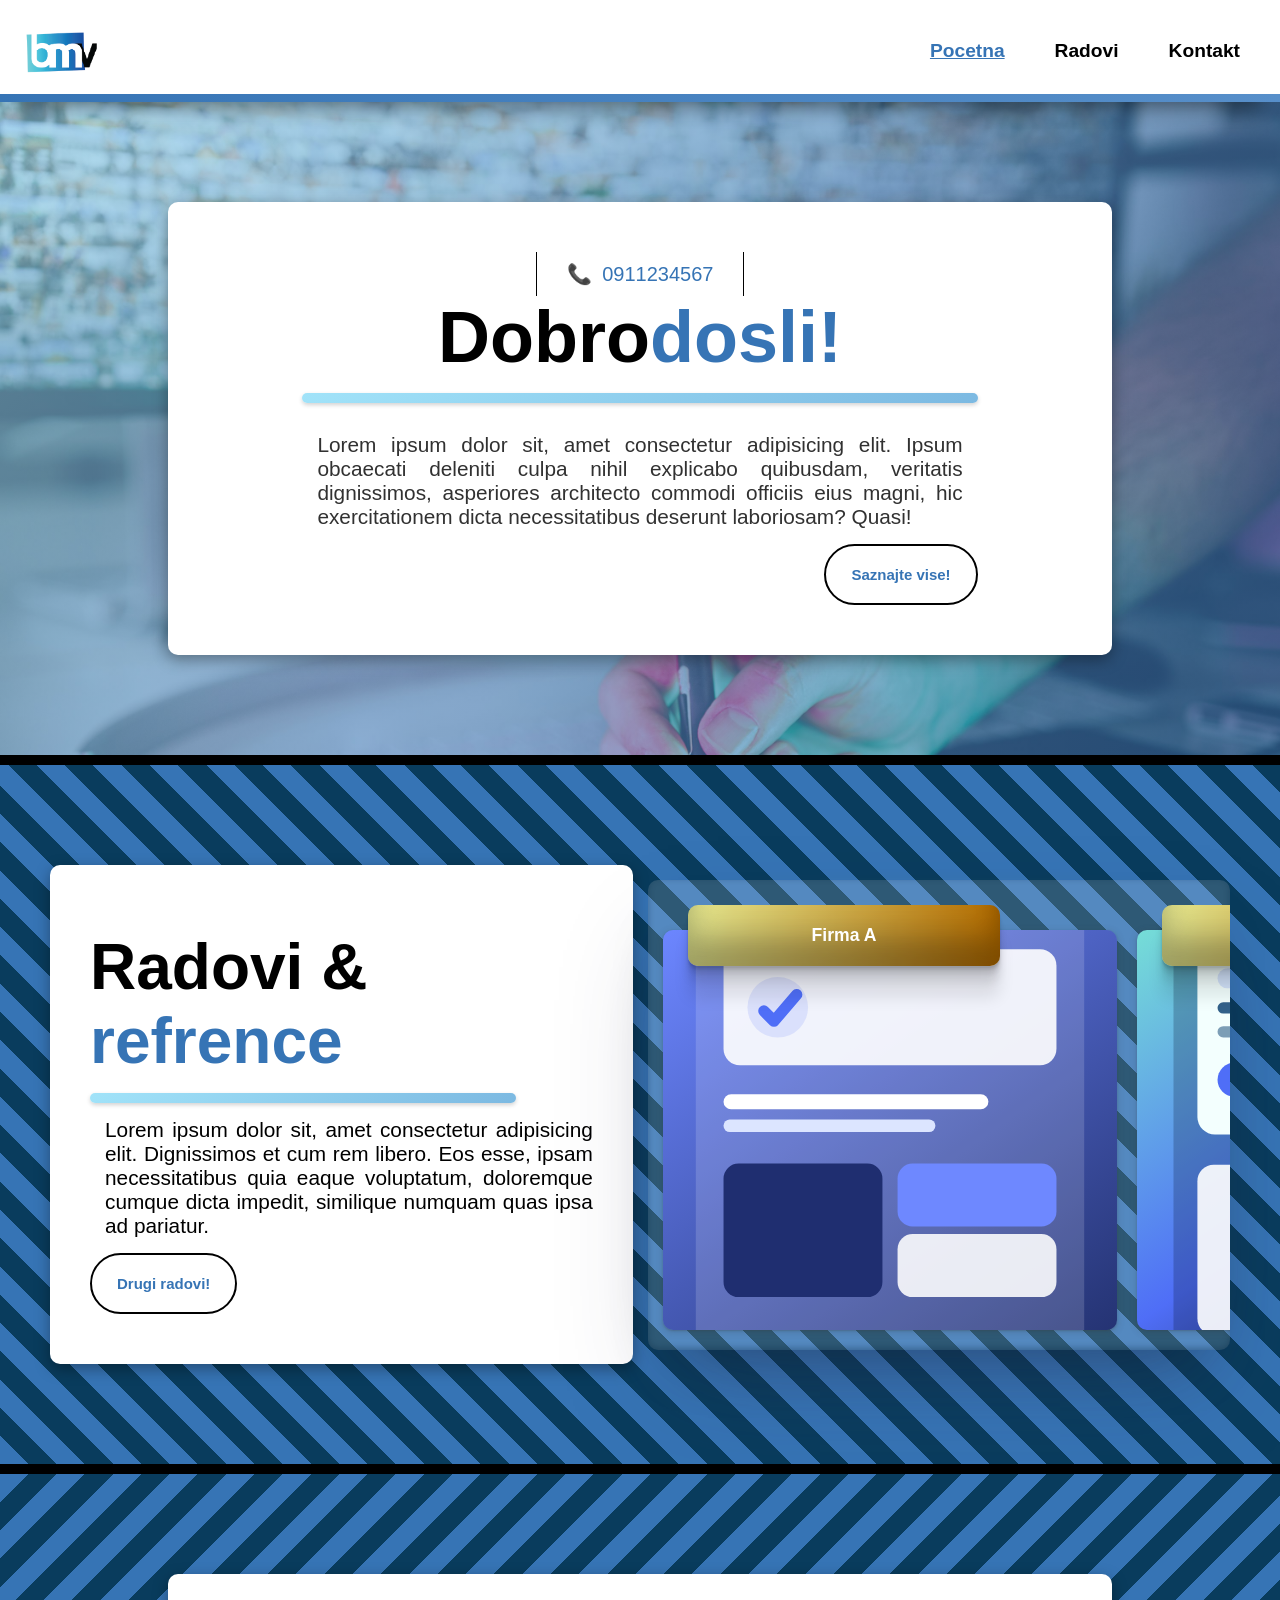
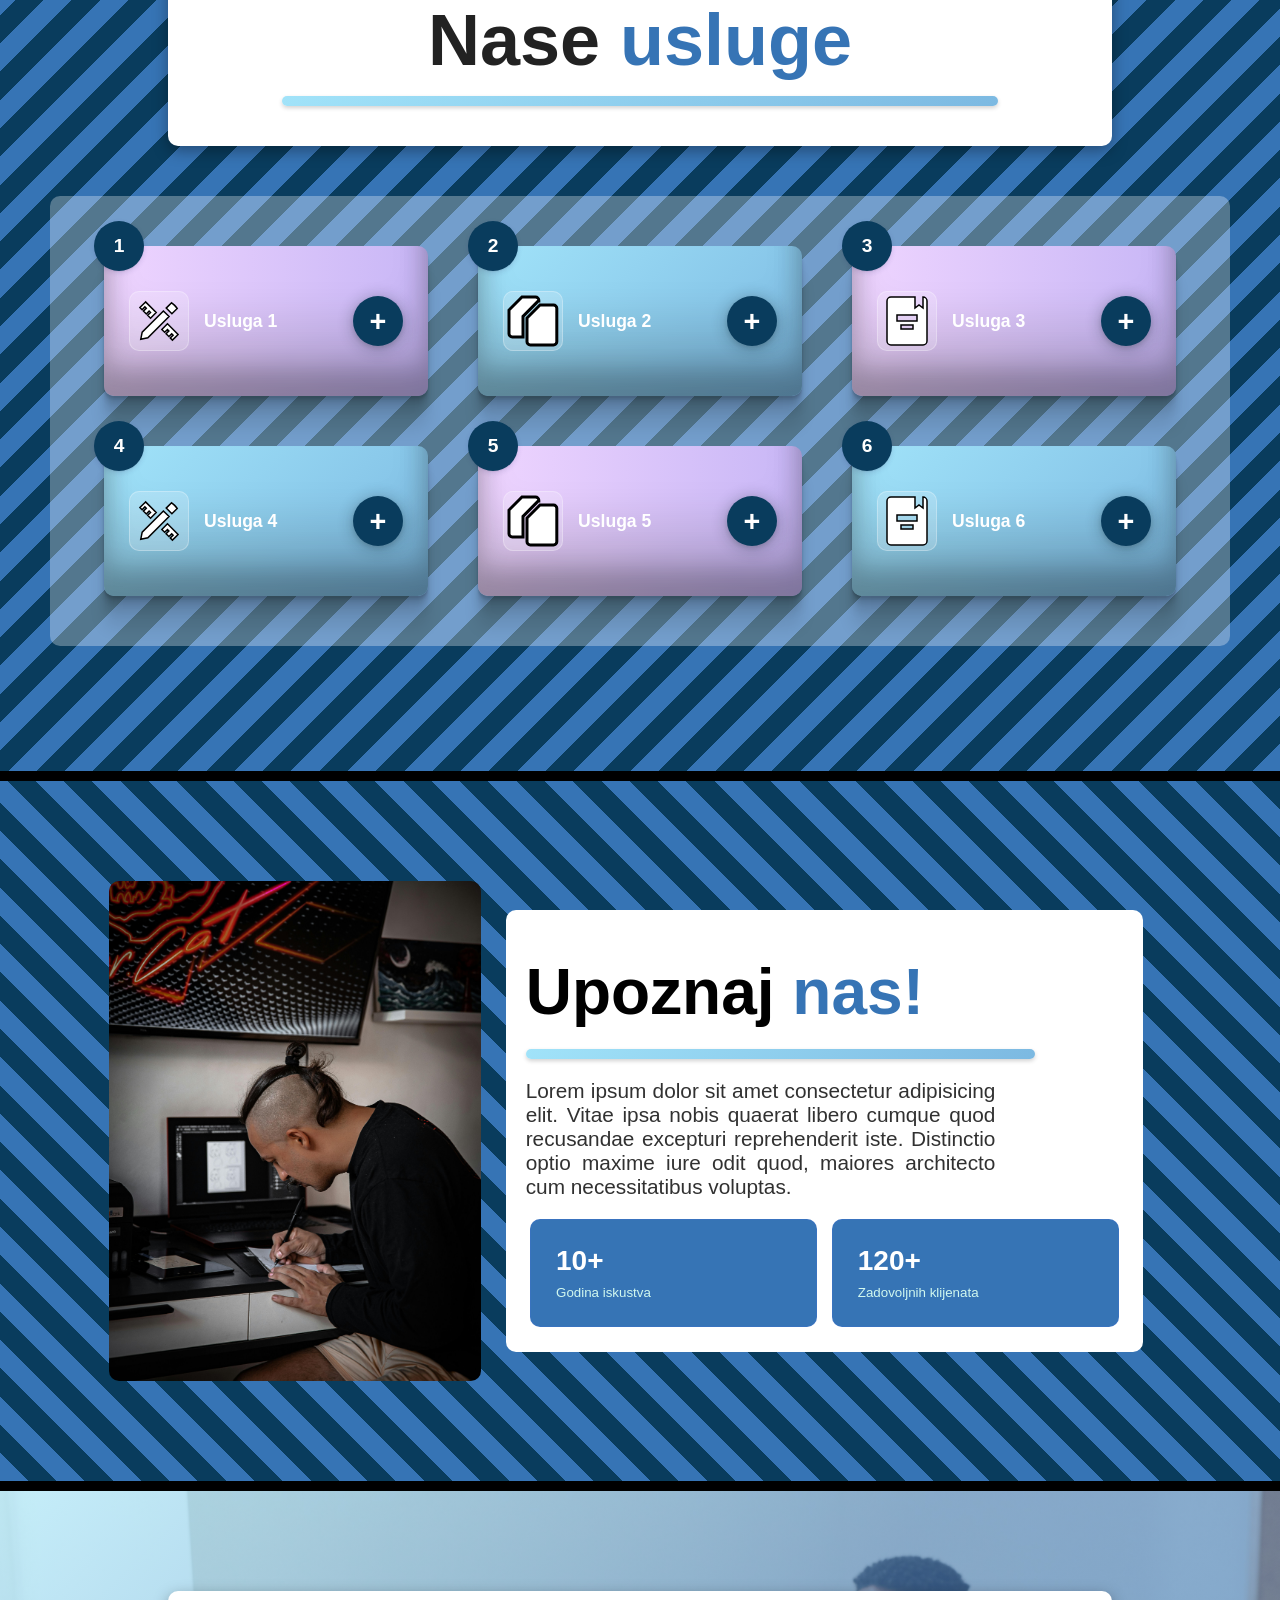
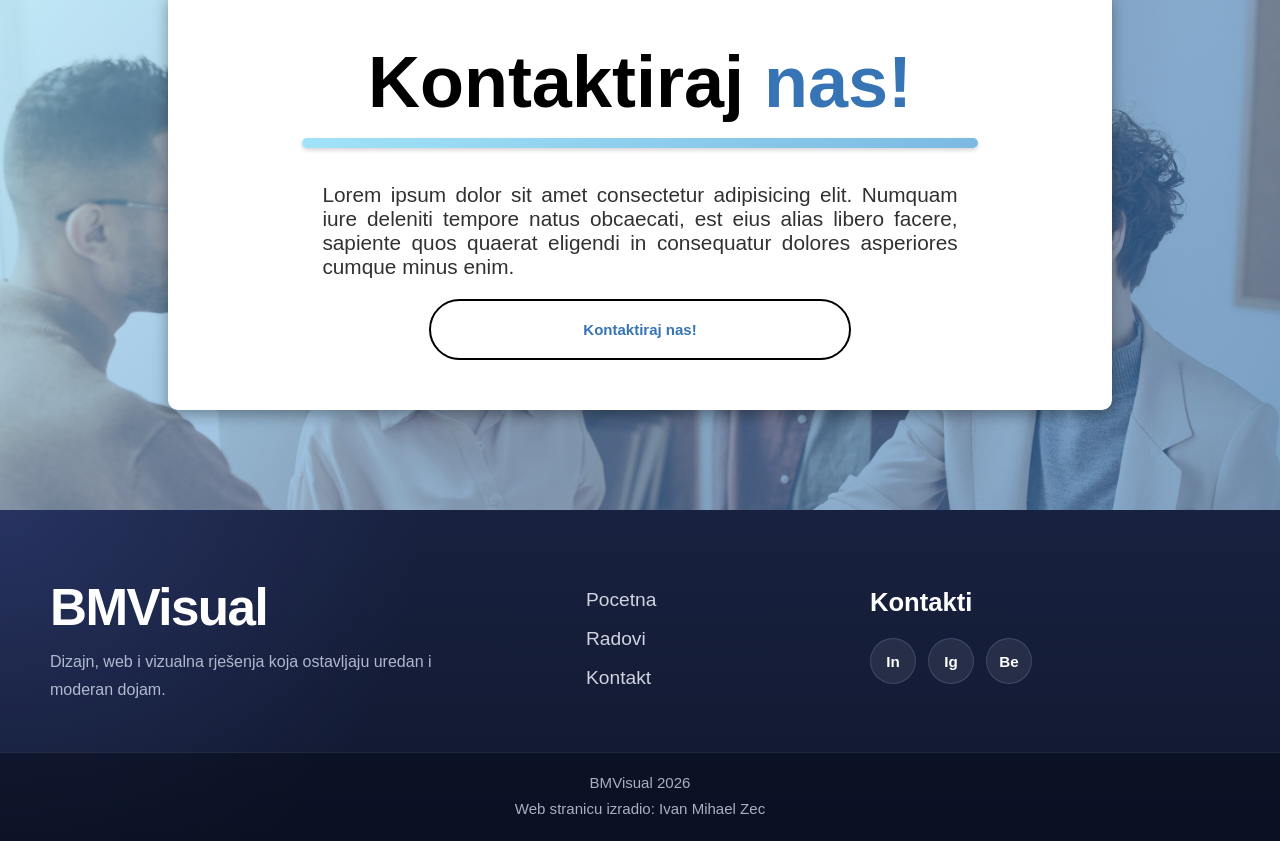
==== commit 2436d74f: "Add files via upload" ====
--- a/index.html
+++ b/index.html
@@ -25,9 +25,10 @@
     />
   </head>
   <body>
+    <!----------------Navigacija------------------------------>
     <nav class="navbar">
       <div class="navbar__brand">
-        <img src="src/assets/logo.jpeg" alt="Logo firem BMVisual" />
+        <img src="src/assets/64x64.png" alt="Logo firem BMVisual" />
       </div>
       <!--NORMALNA NAVIGACIJA-->
       <ul class="navbar__links" id="navLinks">
@@ -62,9 +63,7 @@
         </ul>
       </div>
     </nav>
-    <!-------------------------------------------------------->
-    <!-------------------------------------------------------->
-    <!-------------------------------------------------------->
+    <!----------------Dobrodosli------------------------------>
     <div class="dobrodosli">
       <div class="content">
         <section class="tel">
@@ -83,12 +82,9 @@
         </section>
       </div>
     </div>
-    <!-------------------------------------------------------->
-    <!-------------------------------------------------------->
-    <!-------------------------------------------------------->
+    <!----------------Radovi---------------------------------->
     <div class="pog_radove">
       <div class="pog_radove__content">
-        <!--Tekst s gumbom-->
         <div class="pog_radove__intro">
           <h2 class="pog_radove__title">Radovi & <span>refrence</span></h2>
           <hr />
@@ -100,7 +96,6 @@
           </p>
           <a href="radovi.html" class="gumb4"> Drugi radovi! </a>
         </div>
-        <!--Galerija radova-->
         <div class="pog_radove__gallery" aria-label="Primjeri radova">
           <div class="pog_radove_track">
             <a href="radovi.html#rad1" class="radovi_card" data-label="Firma A">
@@ -116,9 +111,7 @@
         </div>
       </div>
     </div>
-    <!-------------------------------------------------------->
-    <!-------------------------------------------------------->
-    <!-------------------------------------------------------->
+    <!-----------------Usluge----------------------------------->
     <div class="usluge">
       <section class="usluge-naslov">
         <h1>Nase <span>usluge</span></h1>
@@ -289,13 +282,16 @@
         </div>
       </section>
     </div>
+    <!-------------------------------------------------------->
+    <!-----------------O nama--------------------------------->
+    <!-------------------------------------------------------->
     <div class="about">
       <div class="about__content">
         <div class="about__slika">
           <img src="src/assets/onama.jpg" alt="O nama" />
         </div>
         <div class="about__text">
-          <h3>Upoznaj nas!</h3>
+          <h2>Upoznaj <span>nas!</span></h2>
           <hr />
           <p>
             Lorem ipsum dolor sit amet consectetur adipisicing elit. Vitae ipsa
@@ -316,6 +312,7 @@
         </div>
       </div>
     </div>
+    <!---------------Kontakt------------------------------------>
     <div class="naruci">
       <div class="naruci-content">
         <h1>Kontaktiraj <span>nas!</span></h1>
@@ -326,14 +323,17 @@
           sapiente quos quaerat eligendi in consequatur dolores asperiores
           cumque minus enim.
         </p>
-        <a href="kontakt.html" class="gumb1">Kontaktiraj nas!</a>
-      </div>
-    </div>
+        <section class="naruci-gumbi">
+          <a href="kontakt.html" class="gumb4">Kontaktiraj nas!</a>
+        </section>
+      </div>
+    </div>
+    <!--Footer-->
     <footer class="footer">
       <div class="footer__main">
         <div class="footer__content">
           <div class="footer__brand-block">
-            <h2 class="footer__brand">BrandName</h2>
+            <h2 class="footer__brand">BMVisual</h2>
             <p class="footer__brand-text">
               Dizajn, web i vizualna rješenja koja ostavljaju uredan i moderan
               dojam.
@@ -341,17 +341,12 @@
           </div>
 
           <nav class="footer__nav" aria-label="Footer navigacija">
-            <a href="#" class="footer__link">Pocetna</a>
+            <a href="index.html" class="footer__link">Pocetna</a>
             <a href="radovi.html" class="footer__link">Radovi</a>
             <a href="kontakt.html" class="footer__link">Kontakt</a>
           </nav>
-
           <div class="footer__connect">
             <h3 class="footer__title">Kontakti</h3>
-            <p class="footer__connect-text">
-              Javi se za suradnju, pregled radova ili ponudu prilagođenu tvom
-              projektu.
-            </p>
             <div class="footer__socials" aria-label="Društvene mreže">
               <a href="#" class="footer__social">In</a>
               <a href="#" class="footer__social">Ig</a>
--- a/src/index.css
+++ b/src/index.css
@@ -24,52 +24,6 @@
     var(--tamna)
   );
 }
-.gumb1,
-.gumb2 {
-  display: inline-flex;
-  align-items: center;
-  text-transform: uppercase;
-  justify-content: space-between;
-  min-width: 40%;
-  gap: 1rem;
-  padding: 20px 25px;
-  border-radius: 10px;
-  font-size: 1.1rem;
-  text-decoration: none;
-  font-weight: 700;
-  transition:
-    background 0.2s,
-    border-color 0.2s,
-    transform 0.2s,
-    box-shadow 0.2s;
-  box-shadow:
-    rgba(50, 50, 93, 0.25) 0px 50px 100px -20px,
-    rgba(0, 0, 0, 0.3) 0px 30px 60px -30px,
-    rgba(10, 37, 64, 0.35) 0px -2px 6px 0px inset;
-}
-.gumb3 {
-  text-decoration: none;
-  background-color: var(--tamna);
-  color: var(--bijela);
-  border-radius: 6px;
-  border-width: 0;
-  box-shadow:
-    rgba(50, 50, 93, 0.1) 0 0 0 1px inset,
-    rgba(50, 50, 93, 0.1) 0 2px 5px 0,
-    rgba(0, 0, 0, 0.07) 0 1px 1px 0;
-  box-sizing: border-box;
-  cursor: pointer;
-  font-size: 1.1rem;
-  outline: none;
-  overflow: hidden;
-  padding: 20px 25px;
-  position: relative;
-  text-align: center;
-  text-transform: none;
-  width: 100%;
-  border-bottom: 5px solid var(--svjetla);
-  transition: 0.25s ease-in-out;
-}
 .gumb4 {
   background-color: var(--bijela);
   color: var(--tamna);
@@ -90,42 +44,6 @@
   transform: translateY(2px) translateX(1px);
   box-shadow: 0 0 0 0 black;
 }
-.gumb3:hover {
-  background-color: var(--crna);
-}
-.gumb1 span,
-.gumb2 span {
-  min-width: 40px;
-  min-height: 40px;
-  padding: 15px;
-  border-radius: 10px;
-  display: grid;
-  place-items: center;
-  background: rgba(255, 255, 255, 0.18);
-  box-shadow: rgba(0, 0, 0, 0.24) 0px 3px 8px;
-}
-.gumb1 {
-  color: var(--bijela);
-  background: var(--gradijent2);
-  border-bottom: 5px solid var(--bijela);
-}
-.gumb2 {
-  color: var(--bijela);
-  background: var(--gradijent6);
-  border-bottom: 5px solid var(--bijela);
-}
-.gumb1:hover,
-.gumb2:hover {
-  transform: translateY(-2px);
-}
-.gumb-strelica {
-  font-size: 1.1rem;
-  transition: transform 0.2s ease;
-}
-.gumb1:hover .gumb-strelica,
-.gumb2:hover .gumb-strelica {
-  transform: translateX(6px);
-}
 h1 {
   font-size: 4.5rem;
 }
@@ -144,14 +62,18 @@
   background: #f5f6fa;
   color: #222;
 }
-/* ─── Navbar ───────────────────────────────────────────── */
+/*--------------------------------------------------------------------------------------------------------------*/
+/*--------------------------------------------------------------------------------------------------------------*/
+/*--------------------------------------------------------------------------------------------------------------*/
+/*--------------------------------------------------------------------------------------------------------------*/
+/*-Navigacija-*/
 .navbar {
   display: flex;
   align-items: center;
   justify-content: space-between;
-  padding: 0 2rem;
-  height: 64px;
-  background: #fff;
+  padding: 25px;
+  width: 100%;
+  background: var(--bijela);
   position: sticky;
   top: 0;
   z-index: 100;
@@ -176,7 +98,6 @@
   background-size: 400% 400%;
   animation: gradientMove 8s ease infinite;
 }
-
 .navbar__brand {
   display: flex;
   align-items: center;
@@ -184,23 +105,23 @@
   text-decoration: none;
 }
 .navbar__brand img {
-  max-width: 400px;
-  max-height: 150px;
+  height: 50px;
+  max-width: 150px;
   border-radius: 6px;
-  object-fit: cover;
+  object-fit: contain;
 }
 /* Desktop links */
 .navbar__links {
   display: flex;
   align-items: center;
-  gap: 25px;
+  gap: 20px;
   list-style: none;
 }
 .navbar__link {
   cursor: pointer;
   display: block;
-  padding: 15px 25px;
-  font-size: 1.1rem;
+  padding: 15px;
+  font-size: 1.2rem;
   font-weight: 700;
   color: var(--crna);
   text-decoration: none;
@@ -210,12 +131,11 @@
     color 0.18s;
 }
 .navbar__link:hover {
-  background: var(--srednja);
-  color: var(--bijela);
+  color: var(--tamna);
 }
 .navbar__link.active {
-  background: var(--srednja);
-  color: var(--bijela);
+  color: var(--tamna);
+  text-decoration: underline;
 }
 .navbar__hamburger {
   display: none;
@@ -257,8 +177,6 @@
   justify-content: center;
   gap: 1.5rem;
   z-index: 200;
-
-  /* Hidden by default */
   opacity: 0;
   pointer-events: none;
   transition: opacity 0.25s ease;
@@ -271,7 +189,7 @@
   position: absolute;
   top: 1.25rem;
   right: 1.5rem;
-  font-size: 2rem;
+  font-size: 3rem;
   line-height: 1;
   color: #fff;
   background: none;
@@ -281,11 +199,9 @@
   border-radius: 4px;
   transition: color 0.18s;
 }
-
 .nav-overlay__close:hover {
-  color: #4f6ef7;
-}
-
+  color: var(--tamna);
+}
 .nav-overlay__links {
   list-style: none;
   display: flex;
@@ -308,20 +224,20 @@
 }
 .nav-overlay__link:hover,
 .nav-overlay__link.active {
-  color: #4f6ef7;
-  background: rgba(79, 110, 247, 0.12);
-}
-/*--------------------------------------------------------------------------------------------------------------*/
-/*--------------------------------------------------------------------------------------------------------------*/
-/*--------------------------------------------------------------------------------------------------------------*/
-/*--------------------------------------------------------------------------------------------------------------*/
+  color: var(--svjetla);
+  text-decoration: underline;
+}
+/*--------------------------------------------------------------------------------------------------------------*/
+/*--------------------------------------------------------------------------------------------------------------*/
+/*--------------------------------------------------------------------------------------------------------------*/
+/*--------------------------------------------------------------------------------------------------------------*/
+/*-Dobrodosli sekcija-*/
 .dobrodosli {
   min-height: 500px;
   padding: 100px 50px;
   background-image: url("assets/dobrodosli_s1.jpg");
   background-size: cover;
   background-repeat: no-repeat;
-  background-color: #1cb5e0;
   position: relative;
   display: flex;
   align-items: center;
@@ -811,33 +727,17 @@
 /*--------------------------------------------------------------------------------------------------------------*/
 .about {
   width: 100%;
-  padding: 50px;
-  background-color: var(--minimalna);
-  background-color: #313131;
-  background-image: radial-gradient(
-    rgba(255, 255, 255, 0.171) 2px,
-    transparent 0
+  padding: 100px 50px;
+  background: repeating-linear-gradient(
+    45deg,
+    var(--tamna),
+    var(--tamna) 20px,
+    var(--tamnax2) 20px,
+    var(--tamnax2) 40px
   );
-  background-size: 30px 30px;
-  background-position: -5px -5px;
   position: relative;
-}
-.about::after {
-  position: absolute;
-  bottom: 0;
-  left: 0;
-  width: 100%;
-  height: 15px;
-  content: "";
-  background: var(--gradijent6);
-  background-size: 400% 400%;
-  box-shadow: rgba(0, 0, 0, 0.18) 0px 2px 4px;
-  animation: gradientMove 8s ease infinite;
-}
-.about h1 {
-  font-weight: 800;
-  color: var(--crna);
-  text-align: center;
+  border-bottom: 10px solid var(--crna);
+  position: relative;
 }
 .about__content {
   width: 90%;
@@ -864,31 +764,35 @@
   padding: 25px 0;
   flex: 0 0 60%;
   height: auto;
-  background: var(--gradijent6);
+  background-color: var(--bijela);
   display: flex;
   flex-direction: column;
   justify-content: center;
   border-radius: 10px;
 }
-.about__text h3 {
-  color: var(--bijela);
-  padding: 25px;
+.about__text h2 {
+  color: var(--crna);
+  padding: 20px;
+}
+.about__text h2 span {
+  color: var(--tamna);
 }
 .about__text p {
-  color: var(--bijela);
-  padding: 25px;
+  width: 80%;
+  color: #313131;
+  text-align: justify;
+  padding: 20px;
 }
 .about__text hr {
-  width: 90%;
-  margin: 0 auto;
-  height: 15px;
-  border-radius: 10px;
-  background-color: var(--bijela);
-  box-shadow:
-    rgba(17, 17, 26, 0.1) 0px 4px 16px,
-    rgba(17, 17, 26, 0.1) 0px 8px 24px,
-    rgba(17, 17, 26, 0.1) 0px 16px 56px;
+  width: 80%;
+  margin-left: 20px;
+  height: 10px;
+  border-radius: 5px;
   border: 0;
+  background: var(--gradijent_main);
+  background-size: 400% 400%;
+  box-shadow: rgba(0, 0, 0, 0.18) 0px 2px 4px;
+  animation: gradientMove 8s ease infinite;
 }
 .about__stats {
   display: flex;
@@ -903,93 +807,98 @@
   flex: 0 0 45%;
   border-radius: 10px;
   padding: 25px;
-  background: #f6f8ff;
+  background: var(--tamna);
   border: 1px solid rgba(79, 110, 247, 0.14);
 }
 .about__stat span {
   display: block;
   font-size: 1.75rem;
   font-weight: 800;
-  color: #1a1a2e;
+  color: var(--bijela);
   margin-bottom: 0.35rem;
 }
 .about__stat small {
-  color: #5b6a8a;
-}
-.about__text .gumb2 {
-  width: calc(100% - 30px);
-  background: var(--gradijent4);
-  color: var(--crna);
-  margin: 25px auto;
-  border: none;
-}
-/*-----------------------------------------------------------------------------------------------*/
+  color: var(--minimalna);
+}
+/*--------------------------------------------------------------------------------------------------------------*/
+/*--------------------------------------------------------------------------------------------------------------*/
+/*--------------------------------------------------------------------------------------------------------------*/
+/*--------------------------------------------------------------------------------------------------------------*/
 .naruci {
   width: 100%;
   min-height: 500px;
-  max-height: 800px;
+  padding: 100px 50px;
   background-image: url("assets/kontakt.jpg");
   background-size: cover;
+  background-repeat: no-repeat;
   position: relative;
+  display: flex;
+  align-items: center;
+  justify-content: center;
 }
 .naruci::after {
   content: "";
   position: absolute;
-  bottom: 0;
+  width: 100%;
+  height: 100%;
+  top: 0;
   left: 0;
-  width: 100%;
   background: var(--gradijent_main);
-  height: 15px;
+  opacity: 0.6;
+  z-index: 1;
+}
+.naruci-content {
+  position: relative;
+  min-width: 50%;
+  max-width: 80%;
+  height: auto;
+  padding: 50px;
+  background-color: var(--bijela);
+  border-radius: 10px;
+  z-index: 2;
+  box-shadow: rgba(0, 0, 0, 0.35) 0px 5px 15px;
+}
+.naruci h1 {
+  color: var(--crna);
+  text-align: center;
+}
+.naruci h1 span {
+  color: var(--tamna);
+}
+.naruci hr {
+  height: 10px;
+  width: 80%;
+  margin: 15px auto;
+  border-radius: 5px;
+  border: 0;
+  background: var(--gradijent_main);
   background-size: 400% 400%;
   box-shadow: rgba(0, 0, 0, 0.18) 0px 2px 4px;
   animation: gradientMove 8s ease infinite;
 }
-.naruci-content {
-  position: absolute;
-  top: 0;
-  left: 0;
-  width: 100%;
-  height: 100%;
-  display: flex;
-  flex-direction: column;
-  align-items: center;
-  justify-content: center;
-  background: rgb(49, 49, 49, 0.9);
-}
-.naruci h1 {
-  color: var(--bijela);
-  font-weight: 800;
+.naruci p {
+  padding: 20px;
+  text-align: justify;
+  color: #313131;
   width: 80%;
-  padding: 25px;
+  margin: 0 auto;
+}
+.naruci-gumbi {
+  width: 100%;
+  margin: 0 auto;
+  display: flex;
+  justify-content: end;
+}
+.naruci-content .gumb4 {
+  width: 50%;
+  margin: 0 auto;
+  text-decoration: none;
   text-align: center;
 }
-.naruci h1 span {
-  font-style: italic;
-  text-decoration: underline;
-  color: var(--svjetla);
-}
-.naruci .gumb1 {
-  width: 60%;
-}
-.naruci hr {
-  width: 60%;
-  height: 10px;
-  border-radius: 10px;
-  background: var(--gradijent_main);
-  border: 0;
-}
-.naruci p {
-  width: 50%;
-  color: var(--bijela);
-  text-align: center;
-  padding: 25px;
-}
-.naruci .gumb1 {
-  justify-content: center;
-  width: 50%;
-  background: var(--gradijent_main);
-}
-
+/*--------------------------------------------------------------------------------------------------------------*/
+/*--------------------------------------------------------------------------------------------------------------*/
+/*--------------------------------------------------------------------------------------------------------------*/
+/*--------------------------------------------------------------------------------------------------------------*/
 .footer {
   width: 100%;
   color: #f5f7ff;
@@ -1001,11 +910,9 @@
     ),
     linear-gradient(180deg, #18213f 0%, #11182f 100%);
 }
-
 .footer__main {
   padding: 4.5rem 1.5rem 3rem;
 }
-
 .footer__content {
   width: min(1180px, 100%);
   margin: 0 auto;
@@ -1409,61 +1316,70 @@
   /*--------------------------------------------------------------------------------------------------------------*/
   /*--------------------------------------------------------------------------------------------------------------*/
   /*--------------------------------------------------------------------------------------------------------------*/
+  .about {
+    padding: 50px;
+  }
+  .about__content {
+    width: 80%;
+  }
+  .about__text {
+    width: 100%;
+    flex: unset;
+    margin: 0 auto;
+  }
   .about__slika {
     display: none;
   }
-  .about__text {
-    flex: 0 0 100%;
-  }
-  .naruci a {
-    width: 60vw;
-  }
-  .about {
-    padding: 3rem 1rem;
-  }
-
-  .about__content {
-    gap: 1.25rem;
-  }
-
-  .about__image-card {
-    min-height: 320px;
-  }
-
-  .about__stats {
-    grid-template-columns: 1fr;
-  }
-
-  .usluge__track {
-    scrollbar-width: none;
-    -ms-overflow-style: none;
-  }
-
-  .usluge__track::-webkit-scrollbar {
-    display: none;
-  }
-  .naruci::after {
-    height: 10px;
-  }
-  .naruci h1 {
-    padding: 20px;
-  }
-  .naruci hr {
-    width: 80%;
-    height: 10px;
-  }
-  .naruci p {
-    width: 70%;
-    color: var(--bijela);
+  .about__text h2 {
+    text-align: center;
+  }
+  .about__text hr {
+    margin: 0 auto;
+    width: 90%;
+  }
+  .about__text p {
+    width: 90%;
+    color: #313131;
     text-align: center;
     padding: 20px;
-  }
-  .naruci .gumb1 {
-    justify-content: center;
-    width: 70%;
-    background: var(--gradijent_main);
-  }
-
+    margin: 0 auto;
+  }
+  /*--------------------------------------------------------------------------------------------------------------*/
+  /*--------------------------------------------------------------------------------------------------------------*/
+  /*--------------------------------------------------------------------------------------------------------------*/
+  /*--------------------------------------------------------------------------------------------------------------*/
+  .naruci {
+    padding: 50px;
+  }
+  .naruci-content {
+    position: relative;
+    min-width: unset;
+    max-width: unset;
+    width: 80%;
+    height: auto;
+    padding: 25px;
+  }
+  .naruci hr {
+    height: 10px;
+    width: 90%;
+  }
+  .naruci p {
+    padding: 15px;
+    text-align: center;
+    color: #313131;
+    width: 90%;
+    margin: 0 auto;
+  }
+  .naruci-content .gumb4 {
+    width: 80%;
+    margin: 0 auto;
+    text-decoration: none;
+    text-align: center;
+  }
+  /*--------------------------------------------------------------------------------------------------------------*/
+  /*--------------------------------------------------------------------------------------------------------------*/
+  /*--------------------------------------------------------------------------------------------------------------*/
+  /*--------------------------------------------------------------------------------------------------------------*/
   .footer__main {
     padding: 3rem 1rem 2rem;
   }
@@ -1486,7 +1402,7 @@
   }
 }
 @media (max-width: 600px) {
-  .usluge{
+  .usluge {
     padding: 25px;
   }
   .usluge-naslov {
@@ -1678,81 +1594,112 @@
   /*--------------------------------------------------------------------------------------------------------------*/
   /*--------------------------------------------------------------------------------------------------------------*/
   /*--------------------------------------------------------------------------------------------------------------*/
-  .gumb1,
-  .gumb2 {
-    min-width: unset;
-    width: 100%;
-    font-size: 1rem;
-    font-weight: 500;
-    padding: 20px;
-    justify-content: center;
-    border-bottom: 3px solid var(--bijela);
-  }
-
-  /*--------------------------------------------------------------------------------------*/
   /*---About sekcija----*/
+  /*--------------------------------------------------------------------------------------------------------------*/
+  /*--------------------------------------------------------------------------------------------------------------*/
+  /*--------------------------------------------------------------------------------------------------------------*/
+  /*--------------------------------------------------------------------------------------------------------------*/
   .about {
     padding: 25px 0;
   }
+  .about__content {
+    width: 90%;
+    margin: 0 auto;
+  }
   .about__text {
+    width: 100%;
+    flex: unset;
+    margin: 0 auto;
+  }
+  .about__slika {
+    display: none;
+  }
+  .about__text h2 {
     text-align: center;
-    width: 100%;
-  }
-  .about::after {
-    height: 10px;
   }
   .about__text hr {
-    margin-left: 0;
     margin: 0 auto;
     height: 5px;
-    width: 90%;
+    width: 80%;
+  }
+  .about__text p {
+    width: 80%;
+    text-align: center;
+    padding: 15px;
   }
   .about__stats {
     flex-direction: column;
   }
   .about__stat {
-    flex: unset;
+    width: 80%;
+    padding: 20px;
+    text-align: center;
+  }
+  .about__stat span {
+    font-size: 1.5rem;
+    font-weight: 700;
+  }
+  /*--------------------------------------------------------------------------------------------------------------*/
+  /*--------------------------------------------------------------------------------------------------------------*/
+  /*--------------------------------------------------------------------------------------------------------------*/
+  /*--------------------------------------------------------------------------------------------------------------*/
+  .naruci {
+    padding: 25px 0;
+  }
+  .naruci-content {
+    position: relative;
+    min-width: unset;
+    max-width: unset;
+    width: 90%;
+    height: auto;
+    padding: 25px;
+  }
+  .naruci hr {
+    height: 5px;
+    width: 90%;
+  }
+  .naruci p {
+    padding: 15px;
+    text-align: center;
+    color: #313131;
     width: 90%;
     margin: 0 auto;
   }
-  .naruci .naruci::after {
-    height: 5px;
-  }
-  .naruci h1 {
-    padding: 15px;
-    width: 80%;
-  }
-  .naruci hr {
-    width: 90%;
-    height: 5px;
-  }
-  .naruci p {
-    width: 80%;
-    color: var(--bijela);
-    text-align: center;
-    padding: 15px;
-  }
-  .naruci .gumb1 {
-    justify-content: center;
-    width: 90%;
-    font-weight: 700;
-    background: var(--gradijent_main);
-  }
+  /*--------------------------------------------------------------------------------------------------------------*/
+  /*--------------------------------------------------------------------------------------------------------------*/
+  /*--------------------------------------------------------------------------------------------------------------*/
+  /*--------------------------------------------------------------------------------------------------------------*/
 }
 @media (max-width: 400px) {
-  .usluge_card{
+  .usluge_card {
     height: auto;
     flex-direction: column;
   }
-  .usluge_card__left{
+  .usluge_card::after {
+    width: 60px;
+    height: 60px;
+    top: -30px;
+  }
+  .usluge_card__left {
     flex-direction: column;
     justify-content: center;
     align-items: center;
     margin-bottom: 10px;
   }
-  .usluge_card__plus{
-    border-radius: 10px;
-    width: 100%;
-  }
-}
-
+  .usluge_ikona {
+    height: 80px;
+    width: 80px;
+  }
+  .usluge_card__plus {
+    width: 80%;
+    color: var(--bijela);
+    background-color: var(--tamnax2);
+    border-radius: 10em;
+    font-weight: 700;
+    padding: 20px 25px;
+    cursor: pointer;
+    transition: all 0.3s ease-in-out;
+    border: 2px solid var(--crna);
+    box-shadow: 0 0 0 0 black;
+  }
+}
